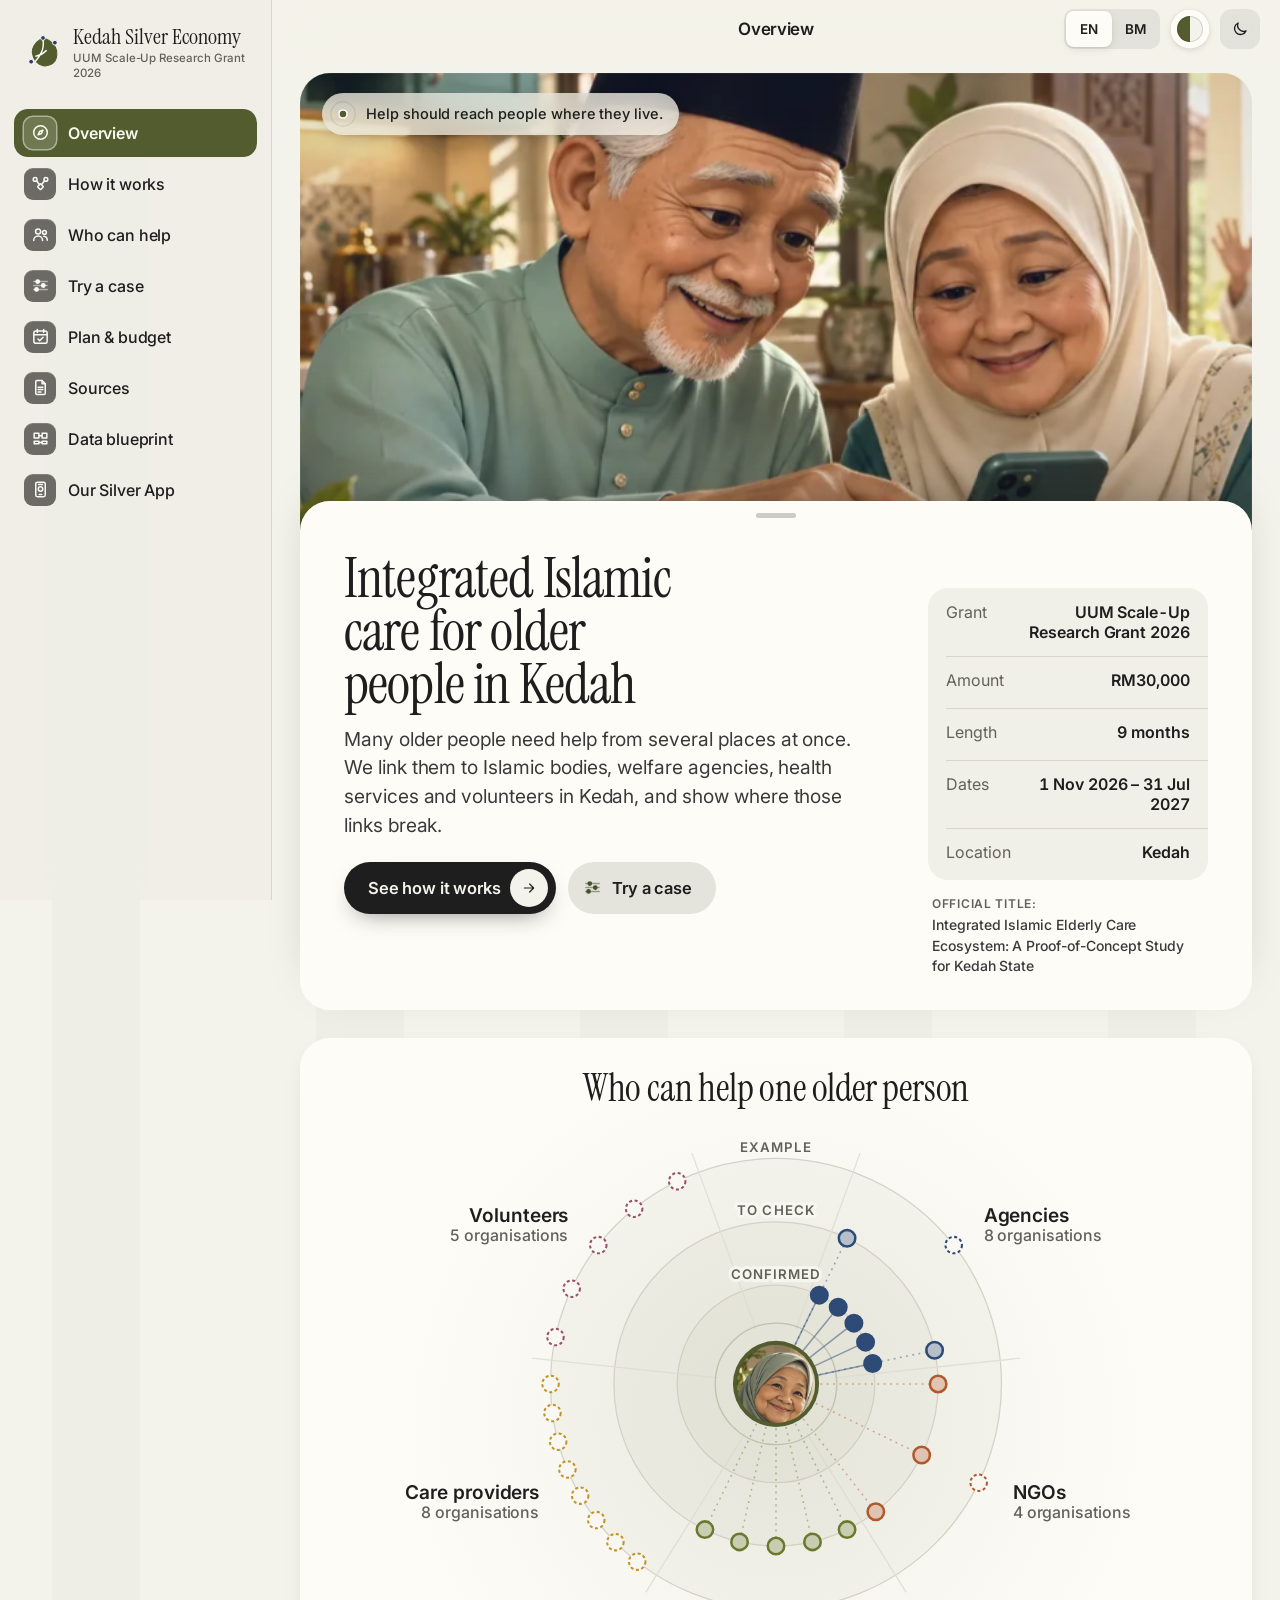
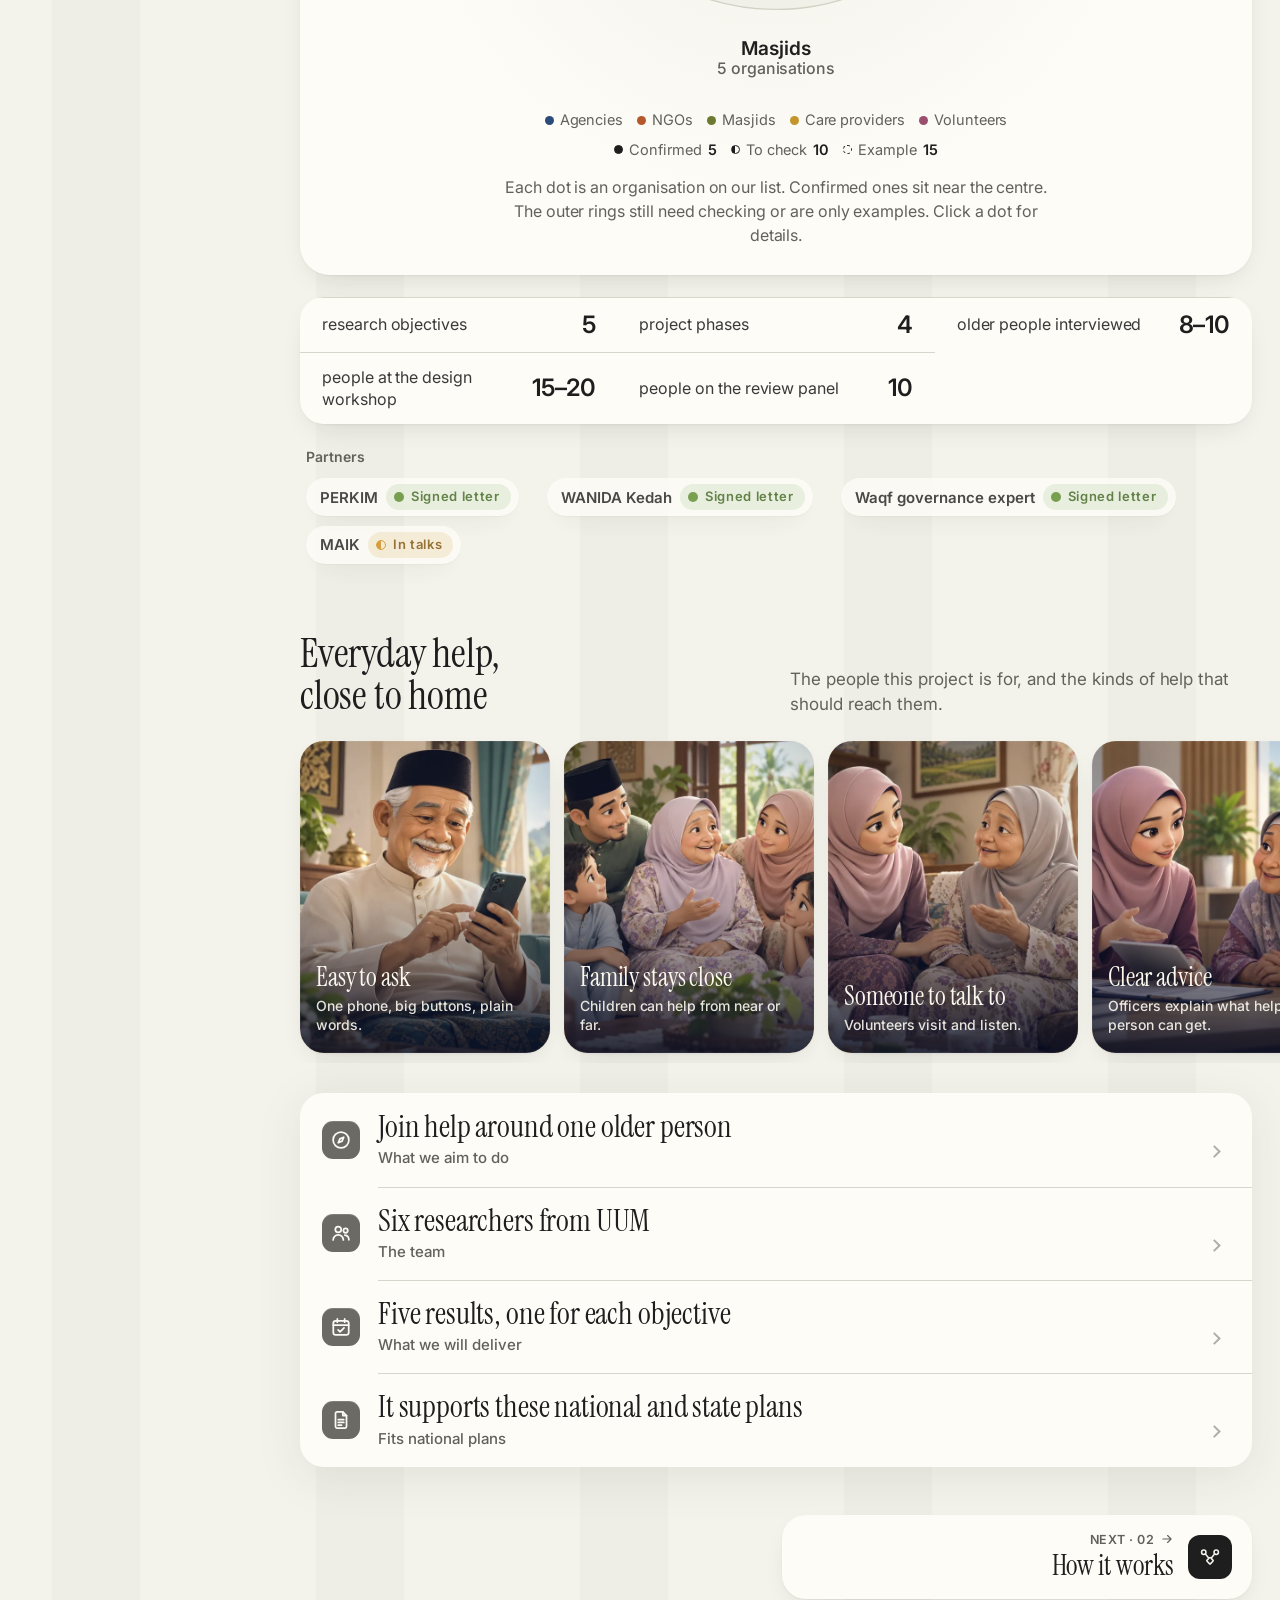
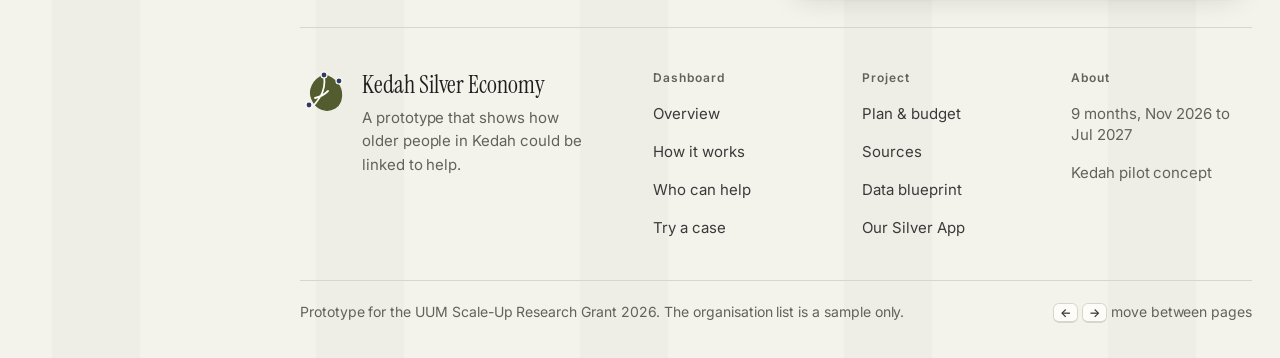
==== index.html @ 09080208 "Try a case: get ready to apply for LZNK, MAIK and JKM aid - A privacy note with one tap before Start" ====
<!doctype html>
<html lang="en">
<head>
<meta charset="utf-8">
<meta name="viewport" content="width=device-width,initial-scale=1,viewport-fit=cover">
<link rel="icon" href="assets/art/songket-crest.svg" type="image/svg+xml">
<title>Kedah Silver Economy</title>
<meta name="description" content="Integrated Islamic care for older people in Kedah. UUM Scale-Up Research Grant 2026.">
<script>try{var lk=localStorage.getItem('kse-look')||localStorage.getItem('kse-tc-theme');if(lk&&lk!=='padi')document.documentElement.setAttribute('data-look',lk)}catch(e){}try{var t=localStorage.getItem('kse-theme');if(t==='dark'||t==='light')document.documentElement.setAttribute('data-theme',t)}catch(e){}(function(){var P=['index','ecosystem','network','scenario','roadmap','evidence','data','app'],f=(location.pathname.split('/').pop()||'index.html').replace(/\.html$/,''),i=P.indexOf(f),d=document.documentElement;if(i<0)i=0;function go(){try{var p=parseInt(sessionStorage.getItem('kse-idx'),10);d.setAttribute('data-dir',!isNaN(p)&&i<p?'back':'forward');sessionStorage.setItem('kse-idx',i)}catch(e){}}if(document.prerendering)document.addEventListener('prerenderingchange',go,{once:true});else go()})()</script>
<link rel="preconnect" href="https://fonts.googleapis.com">
<link rel="preconnect" href="https://fonts.gstatic.com" crossorigin>
<link rel="stylesheet" href="https://fonts.googleapis.com/css2?family=Instrument+Serif:ital@0;1&family=Inter:opsz,wght@14..32,400..700&display=swap">
<link rel="stylesheet" href="assets/css/kse.css?v=20261004b"><link rel="stylesheet" href="assets/css/kse-ios.css?v=20261004b"><link rel="stylesheet" href="assets/css/kse-themes.css?v=20261004b">
<script src="assets/js/kse-data.js?v=20261004b"></script>
</head>
<body data-page="overview">
<script src="assets/js/kse-shell.js?v=20261004b"></script>

<main id="main">
  <section class="hero hero-ios" id="hero">
    <figure class="hero-scene" data-scene>
      <div class="scene-image"><picture><source media="(max-width:760px)" srcset="assets/img/hero-couple-m.webp" width="720" height="792"><img src="assets/img/hero-couple.webp" width="1254" height="690" fetchpriority="high" alt="An older Malay couple share tea and look at a phone together in their Kedah home" /></picture></div>
      <figcaption class="scene-caption"><span class="scene-pulse" data-lottie="nearby" aria-hidden="true"></span><span data-i18n="sceneCaption">Help should reach people where they live.</span></figcaption>
    </figure>
    <div class="hero-sheet">
      <span class="grabber" aria-hidden="true"></span>
      <div class="hero-copy">
        <h1 data-i18n="title">Integrated Islamic care for older people in Kedah</h1>
        <p class="lede" data-i18n="lede">Many older people need help from several places at once. We link them to Islamic bodies, welfare agencies, health services and volunteers in Kedah, and show where those links break.</p>
        <div class="actions">
          <a class="btn btn-gold" href="ecosystem.html"><span data-i18n="ctaWalk">See how it works</span><span class="btn-ic"><svg viewBox="0 0 24 24" aria-hidden="true"><path d="M5 12h13M13 6l6 6-6 6"/></svg></span></a>
          <a class="btn btn-ghost" href="scenario.html"><span class="btn-ai" data-icon="scenario"></span><span data-i18n="ctaScenario">Try a case</span></a>
        </div>
      </div>
      <div class="hero-side">
        <dl class="hero-meta">
          <div><dt data-i18n="metaGrant">Grant</dt><dd data-i18n="eyebrow">UUM Scale-Up Research Grant 2026</dd></div>
          <div><dt data-i18n="metaAsk">Amount</dt><dd>RM30,000</dd></div>
          <div><dt data-i18n="metaDur">Length</dt><dd data-i18n="metaDurV">9 months</dd></div>
          <div><dt data-i18n="metaPeriod">Dates</dt><dd>1 Nov 2026 – 31 Jul 2027</dd></div>
          <div><dt data-i18n="metaSite">Location</dt><dd>Kedah</dd></div>
        </dl>
        <p class="official"><span data-i18n="officialLabel">Official title:</span> <span>Integrated Islamic Elderly Care Ecosystem: A Proof-of-Concept Study for Kedah State</span></p>
      </div>
    </div>
  </section>

  <section class="wrap map-wrap" aria-labelledby="consTitle">
    <figure class="cons map-card">
      <p class="cons-title" id="consTitle" data-i18n="consTitle">Who can help one older person</p>
      <svg id="constellation" viewBox="-300 -206 600 452" role="group"></svg>
      <div class="cons-legend" id="consLegend"></div>
      <figcaption data-i18n="consCap">Each dot is an organisation on our list. Confirmed ones sit near the centre. The outer rings still need checking or are only examples. Click a dot for details.</figcaption>
    </figure>
  </section>

  <div class="wrap">
    <div class="kpis">
      <div class="kpi"><b data-count="5">5</b><span data-i18n="kpi1">research objectives</span></div>
      <div class="kpi"><b data-count="4">4</b><span data-i18n="kpi2">project phases</span></div>
      <div class="kpi"><b>8–10</b><span data-i18n="kpi3">older people interviewed</span></div>
      <div class="kpi"><b>15–20</b><span data-i18n="kpi4">people at the design workshop</span></div>
      <div class="kpi"><b data-count="10">10</b><span data-i18n="kpi5">people on the review panel</span></div>
    </div>
    <div class="partners">
      <span class="label" data-i18n="partnersLabel">Partners</span>
      <ul class="partner-list" id="partnerList"></ul>
    </div>
  </div>


  <section class="wrap people-shelf" aria-labelledby="peopleTitle">
    <div class="shelf-head">
      <h2 id="peopleTitle" data-i18n="peopleTitle">Everyday help, close to home</h2>
      <p data-i18n="peopleSub">The people this project is for, and the kinds of help that should reach them.</p>
    </div>
    <ul class="shelf">
      <li class="shelf-card"><img src="assets/img/people-easy.webp" width="560" height="700" loading="lazy" decoding="async" alt="An older man smiles as he uses his phone at home"><div class="shelf-text"><h3 data-i18n="peopleEasyT">Easy to ask</h3><p data-i18n="peopleEasyB">One phone, big buttons, plain words.</p></div></li>
      <li class="shelf-card"><img src="assets/img/people-family.webp" width="560" height="700" loading="lazy" decoding="async" alt="An older woman talks while her children and grandchildren listen"><div class="shelf-text"><h3 data-i18n="peopleFamilyT">Family stays close</h3><p data-i18n="peopleFamilyB">Children can help from near or far.</p></div></li>
      <li class="shelf-card"><img src="assets/img/people-company.webp" width="560" height="700" loading="lazy" decoding="async" alt="A young volunteer listens to an older woman over tea"><div class="shelf-text"><h3 data-i18n="peopleCompanyT">Someone to talk to</h3><p data-i18n="peopleCompanyB">Volunteers visit and listen.</p></div></li>
      <li class="shelf-card"><img src="assets/img/people-advice.webp" width="560" height="700" loading="lazy" decoding="async" alt="An officer with a tablet explains options to an older woman"><div class="shelf-text"><h3 data-i18n="peopleAdviceT">Clear advice</h3><p data-i18n="peopleAdviceB">Officers explain what help a person can get.</p></div></li>
      <li class="shelf-card"><img src="assets/img/people-phone.webp" width="560" height="700" loading="lazy" decoding="async" alt="A young man shows an older man how to use a phone"><div class="shelf-text"><h3 data-i18n="peoplePhoneT">Help with the phone</h3><p data-i18n="peoplePhoneB">Young people show older people how.</p></div></li>
    </ul>
  </section>

  <div class="wrap overview-actions">
    <section class="overview-button-grid" aria-label="Overview sections">
      <details class="home-drawer">
            <summary><span><b class="tile" data-icon="overview"></b><span data-i18n="objectivesLabel">What we aim to do</span></span><strong role="heading" aria-level="2" data-i18n="caseTitle">Join help around one older person</strong><i class="drawer-toggle" aria-hidden="true"><b></b></i></summary>
            <div class="drawer-body"><div class="shead">
                            <p data-i18n="caseSub">We link agencies so one person gets the right help.</p>
            </div>
            <div class="case">
              <article class="card gap-card">
                <p class="label" data-i18n="problemTag">The problem</p>
                <blockquote data-i18n="problemQuote">One older person may need several kinds of help. Each agency only handles its own part.</blockquote>
                <p data-i18n="problemBody">Kedah already has the agencies and programmes. What's missing is the link between them, so needs slip through when a referral, a rule or short staffing gets in the way.</p>
              </article>
              <article class="card resp-card">
                <p class="label label-paddy" data-i18n="responseTag">Our plan</p>
                <h3 data-i18n="responseTitle">Five steps to a tested model</h3>
                <p data-i18n="responseBody">We map who does what, listen to older people, design a model with the agencies, then test it with experts and a small trial.</p>
                <ol class="steps5">
                  <li><b data-i18n="step1">Map</b><span data-i18n="step1s">Who does what now</span></li>
                  <li><b data-i18n="step2">Listen</b><span data-i18n="step2s">What older people need</span></li>
                  <li><b data-i18n="step3">Design</b><span data-i18n="step3s">A shared model</span></li>
                  <li><b data-i18n="step4">Test</b><span data-i18n="step4s">Experts and a small trial</span></li>
                  <li><b data-i18n="step5">Improve</b><span data-i18n="step5s">Ready for other states</span></li>
                </ol>
              </article>
            </div>
            <div class="why3" id="why"></div></div>
            </details>
      <details class="home-drawer">
            <summary><span><b class="tile" data-icon="network"></b><span data-i18n="teamEyebrow">The team</span></span><strong role="heading" aria-level="2" data-i18n="teamTitle">Six researchers from UUM</strong><i class="drawer-toggle" aria-hidden="true"><b></b></i></summary>
            <div class="drawer-body"><div class="shead">
                            <p data-i18n="teamSub">From UUM's School of Economics, Finance and Banking (SEFB). We have studied ageing in Malaysia for over ten years.</p>
            </div>
            <ul class="people" id="team"></ul>
            <h3 class="track-head" data-i18n="trackTitle">We build on four earlier studies. Three of them covered 2,966 people in total.</h3>
            <ul class="track" id="track"></ul></div>
            </details>
      <details class="home-drawer">
            <summary><span><b class="tile" data-icon="roadmap"></b><span data-i18n="pitchEyebrow">What we will deliver</span></span><strong role="heading" aria-level="2" data-i18n="pitchTitle">Five results, one for each objective</strong><i class="drawer-toggle" aria-hidden="true"><b></b></i></summary>
            <div class="drawer-body"><div class="shead">
              <p data-i18n="pitchSub">Each result is ready at the end of its phase.</p>
            </div>
            <ol class="outputs">
              <li class="output"><div class="output-top"><span class="output-no">01</span><span class="due" data-i18n="due3">By month 3</span></div><h3 data-i18n="o1title">Map of current services</h3><p data-i18n="o1body">Who is active, what they offer, how they connect and where the gaps are.</p></li>
              <li class="output"><div class="output-top"><span class="output-no">02</span><span class="due" data-i18n="due5">By month 5</span></div><h3 data-i18n="o2title">Needs of older people</h3><p data-i18n="o2body">Main themes from interviews with 8–10 Muslim older people.</p></li>
              <li class="output"><div class="output-top"><span class="output-no">03</span><span class="due" data-i18n="due7">By month 7</span></div><h3 data-i18n="o3title">Joint care model</h3><p data-i18n="o3body">A model built with the agencies that links Islamic support, health care and the community.</p></li>
              <li class="output"><div class="output-top"><span class="output-no">04</span><span class="due" data-i18n="due8">Month 8</span></div><h3 data-i18n="o4title">Expert review report</h3><p data-i18n="o4body">Expert scores and comments on whether the model is relevant, workable and ready to use.</p></li>
              <li class="output"><div class="output-top"><span class="output-no">05</span><span class="due" data-i18n="due9">Month 9</span></div><h3 data-i18n="o5title">Final model and plan</h3><p data-i18n="o5body">An improved model and a plan for using it outside Kedah.</p></li>
            </ol>
            <div class="impact">
              <p class="label" data-i18n="impactTag">Our aim</p>
              <p class="impact-title">Kesejahteraan insan</p>
              <p data-i18n="impactBody">Joined-up care that fits older people's faith and culture, and lasts.</p>
            </div></div>
            </details>
      <details class="home-drawer">
            <summary><span><b class="tile" data-icon="evidence"></b><span data-i18n="plansEyebrow">Fits national plans</span></span><strong role="heading" aria-level="2" data-i18n="plansTitle">It supports these national and state plans</strong><i class="drawer-toggle" aria-hidden="true"><b></b></i></summary>
            <div class="drawer-body"><div class="shead">
              <p data-i18n="plansSub">As ticked in the application form.</p>
            </div>
            <ul class="plans" id="plans"></ul></div>
            </details>
    </section>
  </div>
</main>

<script src="assets/vendor/lottie_light.min.js"></script><script src="assets/js/kse-lottie.js?v=20261004b"></script><script src="assets/js/kse-viz.js?v=20261004b"></script>
<script src="assets/js/kse-pages.js?v=20261004b"></script>
</body>
</html>
---- assets/css/kse.css ----
/* ==========================================================================
   Kedah Silver Economy: design system
   Tokens (light / dark / explicit data-theme), shell, components, pages, print.
   ========================================================================== */

/* ---------- Tokens ---------- */
:root{
  color-scheme:light;
  --display:"Bricolage Grotesque","Arial Narrow",system-ui,sans-serif;
  --sans:"Onest",system-ui,-apple-system,"Segoe UI",Roboto,sans-serif;

  --bg:#edf1ee;--surface:#fbfcfb;--surface-2:#f3f6f4;--sunk:#e2e9e5;
  --ink:#0f231e;--ink-2:#3d5149;--muted:#57685f;--line:#d2dcd6;--line-2:#e2e9e5;

  --paddy:#12664f;--paddy-ink:#0d5a45;--paddy-soft:#dcebe3;--on-paddy:#ffffff;
  --gold:#d6a01e;--gold-ink:#7a5706;--gold-soft:#f5e8c4;--on-gold:#1f1703;

  --band:#0d2d26;--band-ink:#eef5f1;--band-muted:#a3bcb2;--band-line:rgba(238,245,241,.14);--band-gold:#e8bd4f;

  --good:#0ca30c;--good-ink:#0b6b1f;--good-soft:#dff1df;
  --warn:#fab219;--warn-ink:#7a5200;--warn-soft:#fcf0d0;
  --crit:#d03b3b;
  --neutral:#9aa8a1;--neutral-ink:#4a5a53;--neutral-soft:#e5ebe8;

  /* organisation types: validated categorical slots 1–5
     --t* sit on page surfaces (theme-stepped), --b* sit on the dark band */
  --t1:#2a78d6;--t2:#eb6834;--t3:#1baf7a;--t4:#eda100;--t5:#e87ba4;
  --b1:#3987e5;--b2:#d95926;--b3:#199e70;--b4:#c98500;--b5:#d55181;

  --tip-bg:#0f231e;--tip-ink:#f3f7f5;--tip-muted:#b3c6bd;
  --scrim:rgba(5,15,12,.45);
  --shadow:0 1px 2px rgba(15,35,30,.06),0 6px 14px -4px rgba(15,35,30,.1);
  --focus:#0d5a45;
  --r:18px;
}
@media (prefers-color-scheme:dark){
  :root:not([data-theme="light"]){
    color-scheme:dark;
    --bg:#0a1613;--surface:#101f1b;--surface-2:#132520;--sunk:#0d1a16;
    --ink:#e7f0eb;--ink-2:#b2c4bb;--muted:#8da196;--line:#223731;--line-2:#1a2d27;
    --paddy:#3fae8a;--paddy-ink:#72cda9;--paddy-soft:#163a2f;--on-paddy:#04201a;
    --gold:#e0b03a;--gold-ink:#f0c860;--gold-soft:#3a2f10;
    --band:#0f2c25;
    --good-ink:#5ccb5f;--good-soft:#14301a;--warn-ink:#f4c451;--warn-soft:#382c0c;
    --neutral:#5e7068;--neutral-ink:#a8b8b0;--neutral-soft:#1b2a25;
    --t1:#3987e5;--t2:#d95926;--t3:#199e70;--t4:#c98500;--t5:#d55181;
    --tip-bg:#e9f1ed;--tip-ink:#0f231e;--tip-muted:#4a5d55;
    --scrim:rgba(0,0,0,.6);
    --shadow:0 1px 2px rgba(0,0,0,.35),0 6px 14px -4px rgba(0,0,0,.4);
    --focus:#72cda9;
  }
}
:root[data-theme="dark"]{
  color-scheme:dark;
  --bg:#0a1613;--surface:#101f1b;--surface-2:#132520;--sunk:#0d1a16;
  --ink:#e7f0eb;--ink-2:#b2c4bb;--muted:#8da196;--line:#223731;--line-2:#1a2d27;
  --paddy:#3fae8a;--paddy-ink:#72cda9;--paddy-soft:#163a2f;--on-paddy:#04201a;
  --gold:#e0b03a;--gold-ink:#f0c860;--gold-soft:#3a2f10;
  --band:#0f2c25;
  --good-ink:#5ccb5f;--good-soft:#14301a;--warn-ink:#f4c451;--warn-soft:#382c0c;
  --neutral:#5e7068;--neutral-ink:#a8b8b0;--neutral-soft:#1b2a25;
  --t1:#3987e5;--t2:#d95926;--t3:#199e70;--t4:#c98500;--t5:#d55181;
  --tip-bg:#e9f1ed;--tip-ink:#0f231e;--tip-muted:#4a5d55;
  --scrim:rgba(0,0,0,.6);
  --shadow:0 1px 2px rgba(0,0,0,.35),0 6px 14px -4px rgba(0,0,0,.4);
  --focus:#72cda9;
}

/* ---------- Base ---------- */
@view-transition{navigation:auto}
/* Presentation-style tab changes: the page swishes sideways, stretches into
   a dark ribbon, then breaks into small paddy-green dust flecks. */
::view-transition-old(root){animation:swish-old .42s var(--ease) both}
::view-transition-new(root){animation:swish-new .58s var(--ease) both}
@keyframes swish-old{to{opacity:0;transform:translateX(-4vw) skewX(-4deg) scaleX(1.035);filter:blur(3px)}}
@keyframes swish-new{from{opacity:0;transform:translateX(4vw) skewX(4deg) scaleX(1.02);filter:blur(4px)}}
body.page-enter main{animation:swish-new .58s var(--ease) both}
body.page-leaving main{animation:swish-old .42s var(--ease) both;pointer-events:none}
.page-transition{position:fixed;inset:0;z-index:100;overflow:hidden;pointer-events:none;visibility:hidden}
.page-transition i{display:block;position:absolute}
.page-transition .swish{top:-12%;bottom:-12%;width:62%;background:var(--band);filter:drop-shadow(0 0 22px rgba(5,20,16,.3));transform:skewX(-7deg) translateX(-120%);opacity:.98}
.page-transition .swish-a{left:-9%;border-radius:0 48% 42% 0}
.page-transition .swish-b{right:-9%;background:var(--paddy);border-radius:48% 0 0 42%;transform:skewX(-7deg) translateX(120%)}
body.page-leaving .page-transition{visibility:visible}
body.page-leaving .page-transition .swish-a{animation:swish-ribbon-a .46s var(--ease) both}
body.page-leaving .page-transition .swish-b{animation:swish-ribbon-b .46s var(--ease) .025s both}
@keyframes swish-ribbon-a{45%{transform:skewX(-7deg) translateX(0) scaleX(1.04)}100%{transform:skewX(-18deg) translateX(118%) scaleX(.3);opacity:0}}
@keyframes swish-ribbon-b{45%{transform:skewX(-7deg) translateX(0) scaleX(1.04)}100%{transform:skewX(-18deg) translateX(-118%) scaleX(.3);opacity:0}}
.page-transition .dust{z-index:3;width:clamp(4px,.55vw,10px);height:clamp(4px,.55vw,10px);border-radius:35% 65% 55% 45%;background:var(--paddy);opacity:0;left:var(--x,50%);top:var(--y,50%);transform:translate(-50%,-50%) rotate(var(--r,0deg)) scale(.3)}
.page-transition .dust:nth-of-type(3n){background:var(--gold-soft)}
.page-transition .dust:nth-of-type(4n){background:var(--band-gold);border-radius:50%}
body.page-leaving .page-transition .dust{animation:dust-burst .48s var(--ease) var(--delay,0s) both}
@keyframes dust-burst{0%,35%{opacity:0;transform:translate(-50%,-50%) rotate(var(--r,0deg)) scale(.3)}48%{opacity:.95}100%{opacity:0;transform:translate(calc(-50% + var(--dx)),calc(-50% + var(--dy))) rotate(calc(var(--r,0deg) + 140deg)) scale(.7)}}
.dust-1{--x:18%;--y:28%;--dx:-14vw;--dy:-10vh;--r:22deg;--delay:.08s}.dust-2{--x:27%;--y:42%;--dx:-18vw;--dy:4vh;--r:80deg;--delay:.02s}.dust-3{--x:38%;--y:64%;--dx:-12vw;--dy:15vh;--r:120deg;--delay:.1s}.dust-4{--x:49%;--y:34%;--dx:6vw;--dy:-13vh;--r:35deg;--delay:.04s}.dust-5{--x:57%;--y:58%;--dx:15vw;--dy:12vh;--r:70deg;--delay:.12s}.dust-6{--x:68%;--y:22%;--dx:19vw;--dy:-8vh;--r:155deg;--delay:.06s}.dust-7{--x:77%;--y:70%;--dx:13vw;--dy:16vh;--r:210deg;--delay:.03s}.dust-8{--x:84%;--y:45%;--dx:21vw;--dy:2vh;--r:260deg;--delay:.09s}.dust-9{--x:13%;--y:76%;--dx:-10vw;--dy:18vh;--r:320deg;--delay:.13s}.dust-10{--x:32%;--y:18%;--dx:-15vw;--dy:-15vh;--r:15deg;--delay:.05s}.dust-11{--x:44%;--y:80%;--dx:3vw;--dy:18vh;--r:90deg;--delay:.11s}.dust-12{--x:62%;--y:14%;--dx:14vw;--dy:-16vh;--r:190deg;--delay:.01s}.dust-13{--x:73%;--y:82%;--dx:18vw;--dy:17vh;--r:240deg;--delay:.14s}.dust-14{--x:91%;--y:61%;--dx:17vw;--dy:8vh;--r:300deg;--delay:.07s}.dust-15{--x:8%;--y:53%;--dx:-17vw;--dy:0;--r:55deg;--delay:.15s}.dust-16{--x:23%;--y:88%;--dx:-12vw;--dy:14vh;--r:175deg;--delay:.04s}.dust-17{--x:52%;--y:9%;--dx:8vw;--dy:-18vh;--r:225deg;--delay:.08s}.dust-18{--x:88%;--y:28%;--dx:20vw;--dy:-9vh;--r:345deg;--delay:.12s}
@media (prefers-reduced-motion:reduce){
  ::view-transition-old(root),::view-transition-new(root){animation:none}
  body.page-enter main,body.page-leaving main{animation:none}
}
*,*::before,*::after{box-sizing:border-box}
[hidden]{display:none!important}
html{-webkit-text-size-adjust:100%;scroll-padding-top:76px}
html.i18n-pending main{visibility:hidden}
body{margin:0;background:var(--bg);color:var(--ink);font:400 15px/1.55 var(--sans);-webkit-font-smoothing:antialiased}
body.drawer-open{overflow:hidden}
h1,h2,h3{margin:0;font-family:var(--display);text-wrap:balance;color:var(--ink)}
p{margin:0}
ul,ol{margin:0;padding:0;list-style:none}
button,input,select{font:inherit;color:inherit}
a{color:var(--paddy-ink);text-underline-offset:3px}
:focus-visible{outline:2px solid var(--focus);outline-offset:2px}
/* Browser surfaces we did not draw, themed from the palette rather than
   left at the defaults: selection, caret, scrollbars. */
::selection{background:var(--gold-soft);color:var(--ink)}
.band ::selection{background:rgba(232,189,79,.28);color:var(--band-ink)}
input,select{caret-color:var(--paddy)}
*{scrollbar-color:var(--line) transparent}
::-webkit-scrollbar{width:11px;height:11px}
::-webkit-scrollbar-track{background:transparent}
::-webkit-scrollbar-thumb{background:var(--line);border-radius:6px;border:3px solid var(--bg)}
::-webkit-scrollbar-thumb:hover{background:var(--muted)}
.wrap{max-width:1240px;margin-inline:auto;padding-inline:24px}
.skip{position:absolute;left:16px;top:-60px;z-index:60;background:var(--ink);color:var(--bg);padding:8px 12px;border-radius:8px;text-decoration:none;font-weight:600}
.skip:focus{top:12px}

.eyebrow{font:600 11.5px/1.3 var(--sans);letter-spacing:.13em;text-transform:uppercase;color:var(--paddy-ink)}
.label{font:600 11px/1.3 var(--sans);letter-spacing:.12em;text-transform:uppercase;color:var(--gold-ink)}
.label-paddy{color:var(--paddy-ink)}
h2{font-weight:650;font-stretch:88%;font-size:clamp(25px,2.7vw,34px);line-height:1.08;letter-spacing:-.012em}
h3{font-weight:620;font-stretch:92%;font-size:19px;line-height:1.2}
/* heading level fixed for the document outline, sized as a card heading */
h2.as-h3{font-weight:620;font-stretch:92%;font-size:19px;line-height:1.2;letter-spacing:normal}
kbd{font:600 11px var(--sans);padding:1px 6px;border:1px solid var(--line);border-bottom-width:2px;border-radius:5px;background:var(--surface);color:var(--ink-2)}

/* ---------- Shell: brand bar + tab bar ----------
   #kse-chrome is display:contents so the tab bar can stick to the page.
   Before, the wrapper was exactly as tall as the header, so the sticky
   top bar had no room to stick and scrolled away. */
#kse-chrome{display:contents}
:root{--ease:cubic-bezier(.2,0,0,1);--ease-io:cubic-bezier(.45,0,.2,1)}
.topbar{position:relative;z-index:31;background:var(--bg)}
.topbar-row{display:flex;align-items:center;gap:20px;min-height:60px}
.brand{display:flex;align-items:center;gap:10px;text-decoration:none;color:var(--ink);flex:1;min-width:0}
.brand-mark{width:40px;height:40px;flex:none;overflow:visible}
.brand-mark .leaf{fill:var(--paddy);stroke:var(--gold);stroke-width:1.4;stroke-linejoin:round}
.brand-mark .vein{fill:none;stroke:var(--gold);stroke-width:1.8;stroke-linecap:round;stroke-linejoin:round}
.brand-mark .node{fill:var(--gold);stroke:var(--bg);stroke-width:1.2}
.brand b{display:block;font:750 17px/1.05 var(--display);font-stretch:88%;letter-spacing:.005em}
.brand small{display:block;font-size:11px;color:var(--muted);margin-top:2px}
.tools{display:flex;align-items:center;gap:8px;flex:none}
.lang{display:flex;gap:2px;padding:3px;border:1px solid var(--line);border-radius:999px;background:var(--surface)}
.lang-btn{appearance:none;border:0;background:none;padding:5px 11px;border-radius:999px;font:700 11.5px var(--sans);letter-spacing:.06em;color:var(--muted);cursor:pointer;transition:background-color .15s var(--ease),color .15s var(--ease)}
.lang-btn:hover{color:var(--ink)}
.lang-btn[aria-pressed="true"]{background:var(--ink);color:var(--bg)}
.iconbtn{appearance:none;width:36px;height:36px;display:grid;place-items:center;flex:none;border-radius:10px;border:1px solid var(--line);background:var(--surface);color:var(--ink-2);cursor:pointer;transition:border-color .15s var(--ease),color .15s var(--ease),transform .12s var(--ease)}
.iconbtn:hover{color:var(--ink);border-color:var(--muted)}
.iconbtn:active{transform:scale(.94)}
.iconbtn svg,.btn svg{width:18px;height:18px;fill:none;stroke:currentColor;stroke-width:1.8;stroke-linecap:round;stroke-linejoin:round}
.menubtn{display:none}

.tabbar{position:sticky;top:0;z-index:30;background:var(--bg);background:color-mix(in srgb,var(--bg) 86%,transparent);-webkit-backdrop-filter:saturate(1.4) blur(14px);backdrop-filter:saturate(1.4) blur(14px);border-block:1px solid var(--line)}
.tabs{display:flex;justify-content:space-between;gap:6px;overflow-x:auto;scrollbar-width:none;padding:7px 6px;margin-inline:-6px}
.tabs::-webkit-scrollbar{display:none}
.tab{position:relative;display:inline-flex;align-items:center;gap:9px;flex:none;height:44px;padding:0 15px 0 10px;border-radius:12px;font:650 14px var(--sans);color:var(--muted);text-decoration:none;white-space:nowrap;transition:color .2s var(--ease),background-color .2s var(--ease),transform .2s var(--ease),box-shadow .2s var(--ease)}
.tab .ai{width:28px;height:28px;flex:none;padding:5px;border-radius:9px;background:var(--surface);border:1px solid var(--line);box-shadow:0 3px 0 color-mix(in srgb,var(--line) 80%,transparent),0 6px 10px -8px rgba(15,35,30,.7);transition:transform .22s var(--ease),background-color .2s var(--ease),color .2s var(--ease),box-shadow .22s var(--ease)}
.tab:hover{color:var(--ink);background:var(--surface-2);transform:translateY(-2px)}
.tab:hover .ai,.tab:focus-visible .ai{transform:translateY(-2px) rotate(-5deg) scale(1.08);background:var(--gold-soft);color:var(--gold-ink);box-shadow:0 5px 0 color-mix(in srgb,var(--gold) 50%,var(--line)),0 10px 14px -9px rgba(15,35,30,.7)}
@media (max-width:1320px) and (min-width:761px){.tabs{gap:2px;justify-content:space-between}.tab{gap:5px;height:42px;padding:0 7px 0 6px;font-size:12px}.tab .ai{width:24px;height:24px;padding:4px}}
.tab[aria-current="page"]{color:var(--paddy-ink);background:var(--paddy-soft)}
.tab[aria-current="page"] .ai{background:var(--paddy);border-color:var(--paddy);color:var(--on-paddy);box-shadow:0 3px 0 var(--paddy-ink),0 8px 12px -9px rgba(15,35,30,.75)}
.tab:focus-visible{outline-offset:-2px}
/* the one gold marker; it glides to the new tab on page change */
.tab-mark{position:absolute;left:12px;right:12px;bottom:-7px;height:2px;border-radius:2px;background:var(--gold);view-transition-name:kse-tab}
::view-transition-group(kse-tab){animation-duration:.42s;animation-timing-function:var(--ease)}
::view-transition-old(root),::view-transition-new(root){animation-duration:.2s}

/* ---------- Page icons ----------
   Drawn at rest. Hovering anything that carries one plays that icon's own
   motion; the page head draws its icon in once, on load. */
.ai{display:block;fill:none;stroke:currentColor;stroke-width:1.7;stroke-linecap:round;stroke-linejoin:round;overflow:visible}
.ai-k1,.ai-k2,.ai-k3{fill:currentColor;transform-box:fill-box;transform-origin:center}
.ai-t{opacity:.5}
.ai-n{transform-box:view-box;transform-origin:12px 12px}
.ai-m{transform-box:view-box;transform-origin:12px 16px}
.ai-b,.ai-p{transform-box:fill-box;transform-origin:center}
:is(.tab,.pager a,.walk a,.btn,.dlink):is(:hover,:focus-visible) .ai-n{animation:ai-needle .62s var(--ease-io)}
:is(.tab,.pager a,.walk a,.btn,.dlink):is(:hover,:focus-visible) .ai-l1{animation:ai-draw .22s var(--ease) both}
:is(.tab,.pager a,.walk a,.btn,.dlink):is(:hover,:focus-visible) .ai-m{animation:ai-turn .34s var(--ease) .12s both}
:is(.tab,.pager a,.walk a,.btn,.dlink):is(:hover,:focus-visible) .ai-l2{animation:ai-draw .22s var(--ease) .28s both}
:is(.tab,.pager a,.walk a,.btn,.dlink):is(:hover,:focus-visible) .ai-b{animation:ai-pop .32s var(--ease) .38s both}
:is(.tab,.pager a,.walk a,.btn,.dlink):is(:hover,:focus-visible) .ai-p{animation:ai-join .36s var(--ease) both}
:is(.tab,.pager a,.walk a,.btn,.dlink):is(:hover,:focus-visible) .ai-k1{animation:ai-k1 .56s var(--ease-io)}
:is(.tab,.pager a,.walk a,.btn,.dlink):is(:hover,:focus-visible) .ai-k2{animation:ai-k2 .56s var(--ease-io) .04s}
:is(.tab,.pager a,.walk a,.btn,.dlink):is(:hover,:focus-visible) .ai-k3{animation:ai-k3 .56s var(--ease-io) .08s}
:is(.tab,.pager a,.walk a,.btn,.dlink):is(:hover,:focus-visible) .ai-pin{animation:ai-pin .3s var(--ease-io)}
:is(.tab,.pager a,.walk a,.btn,.dlink):is(:hover,:focus-visible) .ai-c{animation:ai-draw .34s var(--ease) .1s both}
:is(.tab,.pager a,.walk a,.btn,.dlink):is(:hover,:focus-visible) .ai-r1{animation:ai-draw .22s var(--ease) both}
:is(.tab,.pager a,.walk a,.btn,.dlink):is(:hover,:focus-visible) .ai-r2{animation:ai-draw .22s var(--ease) .08s both}
:is(.tab,.pager a,.walk a,.btn,.dlink):is(:hover,:focus-visible) .ai-r3{animation:ai-draw .22s var(--ease) .16s both}
@keyframes ai-draw{from{stroke-dasharray:1;stroke-dashoffset:1}to{stroke-dasharray:1;stroke-dashoffset:0}}
@keyframes ai-needle{30%{transform:rotate(-40deg)}70%{transform:rotate(12deg)}}
@keyframes ai-turn{from{transform:rotate(-90deg)}}
@keyframes ai-pop{from{transform:scale(.3);opacity:0}}
@keyframes ai-join{from{transform:translate(-3px,2px);opacity:0}}
@keyframes ai-k1{50%{transform:translateX(6px)}}
@keyframes ai-k2{50%{transform:translateX(-6px)}}
@keyframes ai-k3{50%{transform:translateX(8px)}}
@keyframes ai-pin{45%{transform:translateY(1.4px)}}

/* ---------- Shell: drawer ---------- */
.scrim{position:fixed;inset:0;z-index:40;background:var(--scrim)}
.drawer{position:fixed;top:0;right:0;bottom:0;z-index:41;width:min(360px,88vw);display:flex;flex-direction:column;gap:4px;overflow-y:auto;padding:calc(14px + env(safe-area-inset-top,0px)) 14px calc(20px + env(safe-area-inset-bottom,0px));background:var(--surface);border-left:1px solid var(--line);box-shadow:-20px 0 40px rgba(0,0,0,.15)}
.drawer-head{display:flex;justify-content:space-between;align-items:center;padding:4px 4px 12px;margin-bottom:6px;border-bottom:1px solid var(--line-2)}
.drawer-head .label{color:var(--muted)}
.dlink{display:grid;grid-template-columns:38px 1fr;gap:2px 12px;padding:12px;border-radius:12px;text-decoration:none;color:var(--ink);transition:background-color .15s var(--ease)}
.dlink:hover{background:var(--surface-2)}
.dlink[aria-current="page"]{background:var(--paddy-soft)}
.dlink .no{grid-row:span 2;width:38px;height:38px;display:grid;place-items:center;border-radius:11px;background:var(--surface-2);color:var(--paddy-ink)}
.dlink[aria-current="page"] .no{background:var(--surface)}
.dlink .no .ai{width:20px;height:20px}
.dlink b{font-weight:650;font-size:15px}
.dlink b em{font-style:normal;font-size:12px;color:var(--gold-ink);margin-right:8px;font-variant-numeric:tabular-nums}
.dlink small{font-size:12.5px;line-height:1.4;color:var(--muted)}
.drawer .lang{align-self:flex-start;margin:14px 12px 0}

@media (max-width:760px){
  .tabbar{display:none}
  .topbar{position:sticky;top:env(safe-area-inset-top,0px);z-index:30;background:color-mix(in srgb,var(--bg) 90%,transparent);-webkit-backdrop-filter:saturate(1.4) blur(12px);backdrop-filter:saturate(1.4) blur(12px);border-bottom:1px solid var(--line)}
  .menubtn{display:grid}
  .hero-grid{gap:20px;padding-block:32px 60px}
  .hero-meta{grid-template-columns:repeat(2,auto);gap:12px 18px}
}

@media (max-width:520px){
  .tools .lang{display:none}
  .brand small{display:none}
  .hero h1{max-width:9ch}
  .hero-meta{grid-template-columns:1fr;gap:10px 0}
  .hero-meta dd{white-space:normal}
  .official{max-width:100%}
}

/* ---------- Band (hero + page heads) ---------- */
/* The evening field: one light source, sinking across the band as the pitch
   moves from page 01 to page 06, so no two page heads look alike. */
.band{position:relative;color:var(--band-ink);background-color:var(--band);
  background-image:
    radial-gradient(520px 420px at var(--glow-x,78%) var(--glow-y,46%),rgba(232,189,79,var(--glow-a,.13)),transparent 70%),
    linear-gradient(90deg,var(--band) 22%,transparent 64%),
    url("data:image/svg+xml,%3Csvg xmlns='http://www.w3.org/2000/svg' width='64' height='64' viewBox='0 0 64 64'%3E%3Cg fill='none' stroke='%23eef5f1' stroke-opacity='0.07' stroke-width='1'%3E%3Crect x='20' y='20' width='24' height='24'/%3E%3Crect x='20' y='20' width='24' height='24' transform='rotate(45 32 32)'/%3E%3Cpath d='M0 32h7M57 32h7M32 0v7M32 57v7'/%3E%3C/g%3E%3C/svg%3E");
}
body[data-page="ecosystem"] .band{--glow-x:64%;--glow-y:32%;--glow-a:.12}
body[data-page="network"] .band{--glow-x:50%;--glow-y:24%;--glow-a:.11}
body[data-page="scenario"] .band{--glow-x:37%;--glow-y:28%;--glow-a:.12}
body[data-page="roadmap"] .band{--glow-x:25%;--glow-y:38%;--glow-a:.13}
body[data-page="evidence"] .band{--glow-x:16%;--glow-y:52%;--glow-a:.14}
.band .eyebrow,.band .step{color:var(--band-gold)}
.band h1{color:var(--band-ink)}
.lede{font-size:17px;line-height:1.55;color:var(--band-muted);max-width:56ch}

.hero-grid{display:grid;grid-template-columns:minmax(290px,.76fr) minmax(0,1.24fr);gap:34px;align-items:center;padding-block:46px 42px}
.hero-copy{position:relative;z-index:2}
.hero-copy .eyebrow{color:var(--band-gold)}
.hero-scene{--mx:0px;--my:0px;position:relative;isolation:isolate;min-height:clamp(390px,40vw,590px);margin:0 -24px 0 0;overflow:hidden;border:1px solid rgba(238,245,241,.22);border-radius:var(--r) 0 0 var(--r);background:#172f28;box-shadow:0 24px 54px -34px rgba(0,0,0,.78);transform:translate3d(0,0,0)}
.hero-scene::before{content:"";position:absolute;inset:0;z-index:2;background:linear-gradient(90deg,rgba(13,45,38,.76) 0%,rgba(13,45,38,.15) 34%,transparent 62%),linear-gradient(0deg,rgba(5,20,16,.58),transparent 42%);pointer-events:none}
.hero-scene::after{content:"";position:absolute;inset:0;z-index:3;border:1px solid rgba(232,189,79,.26);border-radius:inherit;box-shadow:inset 0 0 80px rgba(5,15,12,.36),inset 0 -26px 50px rgba(5,15,12,.28);pointer-events:none}
.scene-image{position:absolute;inset:-18px -24px -18px -18px;z-index:1;transform:translate3d(var(--mx),var(--my),0) scale(1.055);transition:transform .65s var(--ease);will-change:transform}
.scene-image img{display:block;width:100%;height:100%;object-fit:cover;object-position:64% center;filter:saturate(.94) contrast(1.03);animation:scene-breathe 12s ease-in-out infinite alternate}
.scene-glow{position:absolute;z-index:2;width:42%;height:38%;right:7%;top:3%;border-radius:50%;background:rgba(255,214,124,.2);filter:blur(46px);mix-blend-mode:screen;opacity:.5;animation:scene-light 8s ease-in-out infinite alternate;pointer-events:none}
.scene-caption{position:absolute;z-index:4;left:22px;bottom:20px;display:flex;align-items:center;gap:10px;max-width:30ch;color:var(--band-ink);font-size:13px;line-height:1.4;text-shadow:0 1px 14px rgba(0,0,0,.48)}
.scene-pulse{width:9px;height:9px;flex:none;border-radius:50%;background:var(--band-gold);box-shadow:0 0 0 3px rgba(232,189,79,.18)}
@keyframes scene-breathe{from{transform:scale(1)}to{transform:scale(1.018)}}
@keyframes scene-light{from{transform:translate3d(-8px,3px,0) scale(.92);opacity:.32}to{transform:translate3d(10px,-4px,0) scale(1.08);opacity:.62}}
.hero-map{padding-bottom:72px}
.hero-map .cons{padding-top:8px}
.hero-map .cons-title{color:var(--band-muted)}
.hero h1{font-weight:720;font-stretch:84%;font-size:clamp(36px,4.9vw,62px);line-height:.99;letter-spacing:-.018em;margin:16px 0 20px;max-width:13ch}
.hero .lede{max-width:40ch}
.hero-meta{display:grid;grid-template-columns:repeat(4,auto);justify-content:start;gap:12px 32px;margin:28px 0 0;padding-top:20px;border-top:1px solid var(--band-line)}
.hero-meta dt{font:600 11px/1.3 var(--sans);letter-spacing:.12em;text-transform:uppercase;color:var(--band-muted)}
.hero-meta dd{margin:4px 0 0;font-weight:600;font-size:15px;color:var(--band-ink);white-space:nowrap}
.actions{display:flex;flex-wrap:wrap;gap:10px;margin-top:28px}

/* Homepage sections stay quiet until the visitor asks for the detail. The
   summaries create a simple presentation index while keeping all content
   available to keyboard and screen-reader users. */
.home-drawer{border-top:1px solid var(--line);padding-top:2px}
.home-drawer summary{display:grid;grid-template-columns:minmax(150px,.34fr) minmax(0,1fr) auto;align-items:center;gap:20px;padding:12px 4px;cursor:pointer;list-style:none;color:var(--ink)}
.home-drawer summary::-webkit-details-marker{display:none}
.home-drawer summary>span{display:flex;align-items:center;gap:10px;font:600 11px var(--sans);letter-spacing:.1em;text-transform:uppercase;color:var(--muted)}
.home-drawer summary>span b{color:var(--gold-ink);font-variant-numeric:tabular-nums}
.home-drawer summary strong{font:650 25px/1.1 var(--display);letter-spacing:-.02em}
.home-drawer summary i{display:inline-flex;align-items:center;gap:9px;min-width:76px;justify-content:center;padding:7px 10px;border:1px solid var(--paddy);border-radius:999px;background:var(--paddy-soft);color:var(--paddy-ink);font:800 11px var(--sans);letter-spacing:.1em;text-transform:uppercase;font-style:normal;transition:transform .2s var(--ease),background-color .2s var(--ease),box-shadow .2s var(--ease)}
.home-drawer summary i::after{content:"+";font:800 17px/1 var(--sans);transition:transform .25s var(--ease)}
.home-drawer summary i b{font-weight:800}
/* Show / Hide words come from CSS so they follow the page language (html lang="ms" in BM) */
:root{--t-show:"Show";--t-hide:"Hide"}
:root:lang(ms){--t-show:"Buka";--t-hide:"Tutup"}
.home-drawer summary i b::before{content:var(--t-show)}
.home-drawer[open] summary i b::before{content:var(--t-hide)}
.home-drawer[open] summary i::after{content:"−";font-size:18px}
.home-drawer summary:hover strong{color:var(--paddy-ink)}
.home-drawer summary:hover i{transform:translateY(-2px) scale(1.04);background:var(--paddy);color:var(--on-paddy);box-shadow:0 8px 16px -10px var(--paddy)}
.home-drawer summary:focus-visible{outline:2px solid var(--gold);outline-offset:4px;border-radius:8px}
.drawer-body{max-height:0;overflow:hidden;padding:0;opacity:0;transform:translateY(-12px);transition:max-height .58s var(--ease),opacity .3s var(--ease),transform .58s var(--ease),padding .3s var(--ease)}
.home-drawer[open] .drawer-body{max-height:1800px;padding:4px 0 18px;opacity:1;transform:translateY(0)}
body[data-page="overview"] .section{padding-block:8px}
body[data-page="overview"] .home-drawer summary{min-height:88px;padding:20px 24px;border:1px solid var(--line);border-radius:18px;background:linear-gradient(135deg,var(--surface) 0%,var(--surface-2) 100%);box-shadow:0 8px 0 color-mix(in srgb,var(--line) 72%,transparent),0 16px 24px -20px rgba(15,35,30,.55);transform:perspective(700px) rotateX(0deg) translateY(0);transition:transform .28s var(--ease),box-shadow .28s var(--ease),border-color .2s var(--ease)}
body[data-page="overview"] .home-drawer summary:hover{border-color:var(--paddy);transform:perspective(700px) rotateX(2deg) translateY(-4px);box-shadow:0 11px 0 color-mix(in srgb,var(--paddy-soft) 80%,var(--line)),0 20px 28px -20px rgba(15,35,30,.65)}
body[data-page="overview"] .home-drawer[open] summary{border-color:var(--paddy);box-shadow:0 4px 0 color-mix(in srgb,var(--paddy-soft) 80%,var(--line)),0 10px 18px -18px rgba(15,35,30,.55)}
body[data-page="overview"] .home-drawer summary i{min-width:88px}
.overview-button-grid{display:grid;grid-template-columns:repeat(2,minmax(0,1fr));gap:16px;padding-block:14px 34px}
.overview-button-grid .home-drawer{border-top:0;padding-top:0}
.overview-button-grid .home-drawer:not([open]){height:212px}
.overview-button-grid .home-drawer[open]{grid-column:1/-1}
.overview-button-grid .home-drawer summary{display:grid;grid-template-rows:auto minmax(0,1fr) auto;align-items:start;gap:14px;min-height:212px;height:212px;padding:22px}
.overview-button-grid .home-drawer[open] summary{height:212px}
.overview-button-grid .home-drawer summary>span{font-size:11px}
.overview-button-grid .home-drawer summary strong{font-size:25px;max-width:15ch}
.overview-button-grid .home-drawer summary i{grid-row:3;justify-self:end;align-self:end;margin-top:0}
.overview-button-grid .home-drawer .drawer-body{grid-column:1/-1}
.case-modes{display:flex;gap:10px;margin:20px 0 14px}
.case-mode{min-height:46px;padding:10px 18px;border:1px solid var(--line);border-radius:999px;background:var(--surface);color:var(--ink);font:750 14px var(--sans);cursor:pointer}
.case-mode.is-on,.case-mode:hover{background:var(--paddy);border-color:var(--paddy);color:var(--on-paddy)}
.intake-wizard{padding:24px;border:1px solid var(--line);border-radius:20px;background:linear-gradient(145deg,var(--surface),var(--surface-2));box-shadow:var(--shadow);transition:opacity .35s var(--ease),transform .35s var(--ease)}
.intake-wizard[hidden],.quick-only[hidden]{display:none}
.intake-progress{display:flex;align-items:center;gap:14px;margin-bottom:22px;color:var(--muted);font:750 12px var(--sans);letter-spacing:.08em;text-transform:uppercase}
.intake-progress i{display:block;flex:1;height:8px;border-radius:99px;background:linear-gradient(90deg,var(--gold) var(--v),var(--line) var(--v));transition:background .3s var(--ease)}
.intake-step{display:none;min-height:310px}.intake-step.is-active{display:block;animation:drawer-in .45s var(--ease) both}.intake-step h2{margin:6px 0 8px;font-size:clamp(28px,4vw,44px)}.intake-step h3{margin:24px 0 10px;font-size:17px}.intake-help{max-width:680px;margin:0 0 18px;color:var(--muted);font-size:16px}
.choice-grid{display:grid;grid-template-columns:repeat(3,minmax(0,1fr));gap:12px}.choice-grid.compact{grid-template-columns:repeat(3,minmax(0,1fr))}.choice-grid button{min-height:68px;padding:14px 16px;border:2px solid var(--line);border-radius:14px;background:var(--surface);color:var(--ink);font:700 16px/1.2 var(--sans);text-align:left;cursor:pointer;transition:transform .18s var(--ease),border-color .18s var(--ease),background-color .18s var(--ease)}.choice-grid button:hover{transform:translateY(-2px);border-color:var(--paddy)}.choice-grid button.is-selected{border-color:var(--paddy);background:var(--paddy-soft);box-shadow:0 0 0 3px color-mix(in srgb,var(--paddy) 18%,transparent)}
.intake-fields{display:grid;grid-template-columns:repeat(2,minmax(0,1fr));gap:16px;max-width:760px}.intake-fields label,.intake-note{display:grid;gap:8px;color:var(--ink-2);font:700 14px var(--sans)}.intake-fields select,.intake-note textarea{width:100%;padding:15px;border:2px solid var(--line);border-radius:12px;background:var(--surface);color:var(--ink);font:600 17px var(--sans)}.intake-note{margin-top:18px;max-width:760px}.intake-note textarea{resize:vertical}.intake-actions{display:flex;justify-content:space-between;margin-top:20px}.intake-actions button{min-width:110px;min-height:48px}.case-context{margin:14px 0 0;padding:12px 16px;border-radius:12px;background:var(--paddy-soft);color:var(--paddy-ink);font-weight:650}
.route-map{margin:16px 0 20px;padding:22px 24px 18px;border:1px solid var(--line);border-radius:var(--r);background:linear-gradient(135deg,var(--surface),color-mix(in srgb,var(--paddy-soft) 30%,var(--surface)));overflow:hidden}
.route-head{display:flex;justify-content:space-between;align-items:start;gap:16px;padding-bottom:20px;border-bottom:1px solid var(--line-2)}
.route-head h2{margin:0 0 3px;font:650 25px/1.1 var(--display);color:var(--ink)}
.route-head p{margin:0;color:var(--ink-2);font-size:14px;line-height:1.5}
.route-demo{flex:none;padding:6px 10px;border:1px solid var(--line);border-radius:999px;color:var(--muted);font:650 11px var(--sans)}
.route-flow{display:grid;grid-template-columns:minmax(0,.95fr) 50px minmax(0,1fr) 50px minmax(0,1.2fr);align-items:stretch;gap:14px;padding-block:20px 14px;counter-reset:route-stage}
.route-stage{--route-accent:var(--paddy);min-width:0;position:relative;padding:18px;border:1px solid var(--line);border-top:4px solid var(--route-accent);border-radius:16px;background:linear-gradient(145deg,color-mix(in srgb,var(--surface) 88%,var(--route-accent)),var(--surface));box-shadow:0 12px 22px -20px rgba(15,35,30,.85);counter-increment:route-stage}.route-request{--route-accent:var(--gold)}.route-steps{--route-accent:#2a78d6}.route-contacts{--route-accent:#1baf7a}.route-stage-label{display:flex;align-items:center;gap:9px;margin-bottom:15px;color:var(--paddy-ink);font:750 11px/1.2 var(--sans);letter-spacing:.1em;text-transform:uppercase}.route-stage-label::before{content:counter(route-stage);display:grid;place-items:center;flex:none;width:28px;height:28px;border-radius:9px;background:var(--route-accent);color:#fff;font:800 13px var(--sans);letter-spacing:0}
.route-request strong{display:block;margin-bottom:11px;font:650 18px/1.2 var(--display);color:var(--ink)}
.route-need-list{display:flex;flex-wrap:wrap;gap:6px}.route-need-list span{display:inline-flex;align-items:center;min-height:30px;padding:5px 9px;border-radius:8px;background:var(--paddy-soft);color:var(--paddy-ink);font-size:12px;font-weight:700;line-height:1.25}
.route-steps ol,.route-contacts ul{display:grid;gap:10px;margin:0;padding:0;list-style:none}
.route-steps li{display:flex;align-items:start;gap:9px;color:var(--ink);font-size:13px;line-height:1.35}.route-steps li b{display:grid;place-items:center;flex:none;width:25px;height:25px;border-radius:50%;background:var(--gold);color:var(--on-gold);font-size:11px}.route-steps li:nth-child(2) b{background:#2a78d6;color:#fff}.route-steps li:nth-child(3) b{background:#eb6834;color:#fff}.route-steps li:nth-child(4) b{background:#1baf7a;color:#fff}
.route-contacts li{display:grid;gap:3px;padding-bottom:9px;border-bottom:1px solid var(--line-2)}.route-contacts li:last-child{border-bottom:0}.route-contact-name{font-size:13px;font-weight:700;color:var(--ink);line-height:1.3}.route-contact-meta{display:flex;flex-wrap:wrap;align-items:center;gap:6px;font-size:11px;color:var(--muted)}.route-contact-meta .pill{font-size:10px}.route-call{display:inline-flex;align-items:center;justify-content:center;justify-self:start;min-height:30px;margin-top:3px;padding:4px 10px;border-radius:999px;background:var(--paddy);color:var(--on-paddy);font:700 11px var(--sans);text-decoration:none}.route-call:hover,.route-call:focus-visible{background:var(--paddy-ink);color:var(--on-paddy)}
.route-end-mark{position:absolute;right:0;top:-2px;width:32px;height:32px}.route-end-mark:empty::before{content:'✓';display:grid;place-items:center;width:30px;height:30px;border-radius:50%;background:var(--paddy);color:var(--on-paddy);font-size:20px;font-weight:800}
.route-connector{position:relative;align-self:center;display:block;height:6px;background:var(--line);border-radius:99px}.route-connector::after{content:'';position:absolute;right:-1px;top:-5px;width:15px;height:15px;border-top:4px solid var(--paddy);border-right:4px solid var(--paddy);transform:rotate(45deg);animation:route-arrow-pulse 1.8s ease-in-out infinite}.route-connector i{display:block;width:100%;height:6px;border-radius:99px;background:linear-gradient(90deg,var(--paddy),var(--gold));transform-origin:left center;animation:route-trace 1.8s ease-in-out infinite}
.route-flow.is-animating .route-connector i{animation-name:route-trace}.route-flow.is-animating .route-connector:nth-of-type(4) i{animation-delay:.18s}.route-flow.is-animating .route-connector:nth-of-type(4)::after{animation-delay:.18s}
@keyframes route-trace{0%,100%{transform:scaleX(.35);opacity:.5}50%{transform:scaleX(1);opacity:1}}@keyframes route-arrow-pulse{0%,100%{opacity:.55}50%{opacity:1}}
.route-note{margin:0;padding-top:13px;border-top:1px solid var(--line-2);color:var(--muted);font-size:12px;line-height:1.45}
.journey-poster{margin:0 0 24px;border:1px solid var(--line);border-radius:var(--r);background:var(--surface);overflow:hidden;box-shadow:0 12px 28px -26px rgba(15,35,30,.7)}
.journey-poster-head{display:flex;align-items:end;justify-content:space-between;gap:20px;padding:20px 24px 16px;background:linear-gradient(120deg,var(--paddy-soft),var(--surface))}.journey-poster-head h2{margin:4px 0 0;font:650 26px/1.08 var(--display);color:var(--ink)}.journey-poster-head>span{max-width:34ch;color:var(--ink-2);font-size:13px;line-height:1.4;text-align:right}.journey-poster img{display:block;width:100%;height:auto;background:#fff}
.journey-en{display:none!important}:root:lang(ms) .journey-en{display:none!important}:root:lang(ms) .journey-bm{display:block!important}:root:not(:lang(ms)) .journey-en{display:block!important}:root:not(:lang(ms)) .journey-bm{display:none!important}
@media (max-width:760px){.route-flow{grid-template-columns:1fr;gap:0;padding-block:18px}.route-stage{padding:0 0 4px}.route-connector{width:2px;height:27px;align-self:start;margin:7px 0 10px 13px}.route-connector::after{top:auto;bottom:0;right:-4px;transform:rotate(135deg)}.route-connector i{width:2px;height:100%;transform-origin:center top}.route-flow.is-animating .route-connector i{animation-name:route-trace-down}@keyframes route-trace-down{from{transform:scaleY(0)}to{transform:scaleY(1)}}}
@media (max-width:620px){.journey-poster-head{display:block;padding:18px}.journey-poster-head>span{display:block;margin-top:8px;text-align:left}.journey-poster img{min-width:760px;max-width:none}.journey-poster{overflow-x:auto}}
@media (max-width:420px){.route-map{padding:18px}.route-head{display:block}.route-demo{display:inline-block;margin-top:10px}.route-head h2{font-size:23px}}
.app-intro{display:flex;align-items:end;justify-content:space-between;gap:20px;padding:20px 0 26px;border-bottom:1px solid var(--line)}.app-intro h2{margin:4px 0 8px;font:650 31px/1.05 var(--display);color:var(--ink)}.app-intro p:not(.label){margin:0;max-width:62ch;color:var(--ink-2)}.app-lab{display:grid;grid-template-columns:minmax(0,1fr) 390px;align-items:center;justify-content:center;gap:60px;padding:42px 24px 50px;background:radial-gradient(circle at 68% 48%,color-mix(in srgb,var(--gold-soft) 50%,transparent),transparent 35%)}.app-story{max-width:430px}.app-story-no{display:grid;place-items:center;width:42px;height:42px;border-radius:13px;background:var(--paddy);color:var(--on-paddy);font:800 15px var(--sans)}.app-story h2{margin:16px 0 10px;font:650 38px/1.02 var(--display);color:var(--ink)}.app-story p{margin:0 0 20px;color:var(--ink-2);font-size:16px;line-height:1.55}.app-story ul{display:grid;gap:9px;margin:0;padding:0;list-style:none}.app-story li{display:flex;align-items:center;gap:10px;color:var(--ink);font-weight:700}.app-story li::before{content:'✓';display:grid;place-items:center;width:22px;height:22px;border-radius:50%;background:var(--paddy-soft);color:var(--paddy-ink);font-size:12px}.phone-mock{width:100%;max-width:350px;margin-inline:auto;padding:13px 11px 11px;border:4px solid #142a25;border-radius:36px;background:#0d211c;box-shadow:0 20px 35px -18px rgba(10,35,28,.75),0 0 0 8px color-mix(in srgb,var(--line) 55%,transparent);transform:rotate(1deg)}.phone-hardware{height:20px;display:grid;place-items:center}.phone-speaker{width:66px;height:6px;border-radius:99px;background:#182f29}.phone-screen{position:relative;overflow:hidden;border-radius:23px;background:var(--surface);min-height:640px}.mock-watermark{position:absolute;right:-32px;bottom:66px;width:220px;height:220px;opacity:.045;pointer-events:none;z-index:0}.mock-watermark svg{width:100%;height:100%;fill:var(--paddy);stroke:var(--gold);stroke-width:1.2}.mock-watermark path:nth-child(2){fill:none;stroke-width:1.5}.mock-screens,.mock-progress,.mock-appbar,.mock-status{position:relative;z-index:1}.mock-status{display:flex;justify-content:space-between;padding:10px 17px 5px;color:var(--muted);font:700 10px var(--sans)}.mock-appbar{display:flex;align-items:center;justify-content:space-between;padding:14px 16px;background:var(--paddy);color:var(--on-paddy);font-size:12px;font-weight:800}.mock-back,.mock-menu{font-size:24px;line-height:16px}.mock-progress{height:5px;background:var(--line-2)}.mock-progress i{display:block;width:var(--v,16%);height:100%;background:var(--gold);transition:width .35s var(--ease)}.mock-screens{padding:26px 20px 16px;min-height:510px}.mock-screen{display:none;animation:app-screen-in .35s var(--ease) both}.mock-screen.is-active{display:block}@keyframes app-screen-in{from{opacity:0;transform:translateX(14px)}to{opacity:1;transform:translateX(0)}}.mock-illustration{display:grid;place-items:center;width:86px;height:86px;margin:12px auto 24px;border-radius:28px;background:var(--gold-soft);color:var(--gold-ink);font-size:42px}.mock-brand-lockup svg{width:58px;height:58px}.mock-brand-lockup svg path:first-child{fill:var(--paddy);stroke:var(--gold);stroke-width:1.4}.mock-brand-lockup svg path:nth-child(2){fill:none;stroke:var(--gold);stroke-width:1.8;stroke-linecap:round;stroke-linejoin:round}.mock-brand-lockup svg circle{fill:var(--gold);stroke:var(--gold-ink);stroke-width:1.2}.mock-home{text-align:left}.mock-home-badge{display:inline-flex;align-items:center;min-height:24px;padding:5px 9px;border:1px solid color-mix(in srgb,var(--gold) 55%,var(--line));border-radius:999px;background:color-mix(in srgb,var(--gold-soft) 58%,transparent);color:var(--gold-ink);font:800 9px var(--sans);letter-spacing:.1em}.mock-home .mock-illustration{width:78px;height:78px;margin:14px auto 18px;box-shadow:0 10px 20px -14px rgba(0,0,0,.8)}.mock-home .mock-kicker{text-align:center}.mock-home h3{max-width:250px;margin-inline:auto}.mock-home>p:not(.mock-kicker){max-width:270px;margin-inline:auto}.mock-home .mock-primary{min-height:52px;margin-top:24px;font-size:14px;box-shadow:0 8px 16px -12px var(--paddy-ink)}.mock-home-trust{display:flex;align-items:center;justify-content:center;gap:7px;margin-top:13px;color:var(--muted);font-size:11px}.mock-home-trust span:first-child{display:grid;place-items:center;width:17px;height:17px;border-radius:50%;background:var(--paddy-soft);color:var(--paddy-ink);font-weight:900}.mock-kicker{margin:0 0 10px;color:var(--paddy-ink);font:800 10px var(--sans);letter-spacing:.1em;text-transform:uppercase}.mock-screen h3{margin:0 0 9px;font:650 27px/1.05 var(--display);color:var(--ink)}.mock-screen>p:not(.mock-kicker){margin:0 0 22px;color:var(--ink-2);font-size:14px;line-height:1.45}.mock-screen label{display:grid;gap:7px;margin:14px 0;color:var(--muted);font:700 11px var(--sans)}.mock-screen select{min-height:44px;padding:8px 10px;border:1px solid var(--line);border-radius:9px;background:var(--surface);color:var(--ink);font:600 14px var(--sans)}.mock-primary,.mock-call{display:flex;align-items:center;justify-content:center;width:100%;min-height:46px;margin-top:20px;border:0;border-radius:999px;background:var(--paddy);color:var(--on-paddy);font:800 13px var(--sans);cursor:pointer}.mock-call{margin-top:15px;background:var(--gold);color:var(--on-gold)}.mock-text{display:block;margin:15px auto 0;border:0;background:transparent;color:var(--paddy-ink);font:700 12px var(--sans);cursor:pointer}.mock-choices{display:grid;gap:8px}.mock-choices button{min-height:44px;padding:10px 12px;border:1px solid var(--line);border-radius:9px;background:var(--surface);color:var(--ink-2);font:650 12px var(--sans);text-align:left;cursor:pointer}.mock-choices button.is-selected{border-color:var(--paddy);background:var(--paddy-soft);color:var(--paddy-ink)}.mock-provider,.mock-detail{display:grid;gap:5px;margin:10px 0;padding:13px;border:1px solid var(--line);border-radius:11px;background:var(--surface-2)}.mock-provider b,.mock-detail b{color:var(--ink);font-size:13px}.mock-provider small,.mock-detail span{color:var(--muted);font-size:11px}.mock-confirmed,.mock-check{font-size:10px;font-weight:800}.mock-confirmed{color:var(--good-ink)}.mock-check{color:var(--warn-ink)}.mock-timeline{display:grid;gap:0;margin:20px 0;padding:0;list-style:none}.mock-timeline li{position:relative;padding:0 0 19px 32px;color:var(--muted);font-size:13px}.mock-timeline li::before{content:'';position:absolute;left:0;top:2px;width:17px;height:17px;border-radius:50%;border:2px solid var(--line)}.mock-timeline li::after{content:'';position:absolute;left:8px;top:21px;width:2px;height:26px;background:var(--line)}.mock-timeline li:last-child::after{display:none}.mock-timeline li.done{color:var(--ink);font-weight:700}.mock-timeline li.done::before{content:'✓';display:grid;place-items:center;border-color:var(--paddy);background:var(--paddy);color:var(--on-paddy);font-size:10px}.mock-timeline small{display:block;margin-top:3px;color:var(--muted);font-weight:400}.mock-dots{display:flex;justify-content:center;gap:6px;padding:12px}.mock-dots button{width:8px;height:8px;padding:0;border:0;border-radius:50%;background:var(--line);cursor:pointer}.mock-dots button.is-on{background:var(--paddy);transform:scale(1.3)}.phone-home{width:90px;height:5px;margin:10px auto 0;border-radius:99px;background:#29463d}.app-poster{margin-top:0}.app-section{padding-top:36px}
@media (max-width:960px){.app-lab{grid-template-columns:1fr;gap:35px}.app-story{max-width:600px}.phone-mock{order:-1}.app-intro{align-items:start;flex-direction:column}}
@media (prefers-reduced-motion:reduce){.mock-screen{animation:none}.phone-mock{transform:none}}
.page-drawer{border-top:1px solid var(--line);padding-top:0}
.page-drawer-summary{display:grid;grid-template-columns:minmax(0,1fr) auto;align-items:center;gap:24px;padding:18px 4px;cursor:pointer;list-style:none}
.page-drawer-summary::-webkit-details-marker{display:none}
.page-drawer-summary h2{margin:0}
.page-drawer-summary>div{min-width:0}
.page-drawer-toggle{display:inline-flex;align-items:center;gap:8px;padding:8px 13px;border:1px solid var(--paddy);border-radius:999px;background:var(--paddy-soft);color:var(--paddy-ink);font:800 11px var(--sans);letter-spacing:.1em;text-transform:uppercase;transition:transform .25s var(--ease),background-color .25s var(--ease),box-shadow .25s var(--ease)}
.page-drawer-toggle i{font:800 18px/1 var(--sans);font-style:normal}
.page-drawer-summary:hover .page-drawer-toggle{transform:translateY(-3px) scale(1.04);background:var(--paddy);color:var(--on-paddy);box-shadow:0 8px 16px -10px var(--paddy)}
.page-drawer-summary:focus-visible{outline:2px solid var(--gold);outline-offset:4px;border-radius:8px}
.page-drawer-body{max-height:0;overflow:hidden;opacity:0;transform:translateY(-12px);transition:max-height .7s var(--ease),opacity .35s var(--ease),transform .55s var(--ease);padding:0}
.page-drawer[open] .page-drawer-body{max-height:2200px;opacity:1;transform:translateY(0);padding:4px 0 18px}
.page-drawer-note{margin:0 0 18px;color:var(--muted)}
.page-drawer-toggle b::before{content:var(--t-show)}
.page-drawer[open] .page-drawer-toggle b::before{content:var(--t-hide)}
.page-drawer[open] .page-drawer-toggle i::after{content:"−"}
.page-drawer:not([open]) .page-drawer-toggle i::after{content:"+"}
body[data-page="overview"] .tint{background:color-mix(in srgb,var(--gold-soft) 28%,var(--bg))}
body[data-page="overview"] .hero-scene::before{background:linear-gradient(90deg,rgba(13,45,38,.45) 0%,rgba(13,45,38,.08) 32%,transparent 62%),linear-gradient(0deg,rgba(5,20,16,.42),transparent 42%)}
@media (min-width:1200px){
  body[data-page="overview"] .hero-map .cons-title{font-size:14px}
  body[data-page="overview"] .hero-map{padding-bottom:86px}
  body[data-page="overview"] .hero h1{font-size:clamp(48px,5vw,72px)}
  body[data-page="overview"] .hero .lede{font-size:20px}
  body[data-page="overview"] .kpi b{font-size:42px}
  body[data-page="overview"] .kpi span,.hero-meta dt{font-size:13px}
}

.pagehead-grid{display:grid;grid-template-columns:minmax(0,1fr) auto auto;gap:24px 34px;align-items:end;padding-block:44px 48px}
.pagehead h1{font-weight:700;font-stretch:86%;font-size:clamp(30px,4vw,50px);line-height:1.02;letter-spacing:-.015em;margin:12px 0 14px;max-width:22ch}
.step{display:flex;align-items:center;gap:10px;font:600 11.5px/1.3 var(--sans);letter-spacing:.13em;text-transform:uppercase}
.step .dots{display:flex;gap:4px}
.step .dots i{width:14px;height:3px;border-radius:2px;background:var(--band-line)}
.step .dots i.on{background:var(--band-gold)}
.headstat{display:grid;gap:4px;padding-left:24px;border-left:1px solid var(--band-line);min-width:170px}
.headstat b{font:650 40px/1 var(--sans);letter-spacing:-.02em;color:var(--band-ink);white-space:nowrap}
.headstat span{font-size:13px;color:var(--band-muted);max-width:22ch}
.page-character{position:relative;align-self:end;width:235px;height:190px;margin-bottom:-10px;display:grid;place-items:end center;isolation:isolate;animation:rise .56s var(--ease) .12s both}
.page-character::before{content:"";position:absolute;inset:18px 5px 5px;border-radius:48% 48% 38% 38%;background:radial-gradient(circle at 50% 40%,rgba(232,189,79,.32),transparent 67%),rgba(238,245,241,.06);border:1px solid rgba(238,245,241,.2);transform:rotate(-4deg);z-index:-1}
.page-character img{display:block;width:220px;height:180px;object-fit:contain;filter:drop-shadow(0 12px 12px rgba(3,16,12,.38));animation:character-float 4.4s ease-in-out infinite alternate}
.page-character-mark{position:absolute;right:1px;top:8px;width:30px;height:30px;display:grid;place-items:center;border-radius:9px;background:var(--gold);color:var(--on-gold);box-shadow:0 3px 0 rgba(87,61,4,.65),0 8px 14px -8px rgba(0,0,0,.7);transform:rotate(8deg)}
.page-character-mark .ai{width:18px;height:18px}
@keyframes character-float{from{transform:translateY(2px) rotate(-1deg)}to{transform:translateY(-5px) rotate(1deg)}}
body[data-page="network"] .page-character::before{background:radial-gradient(circle at 50% 40%,rgba(57,135,229,.35),transparent 67%),rgba(238,245,241,.06)}
body[data-page="scenario"] .page-character::before{background:radial-gradient(circle at 50% 40%,rgba(213,81,129,.32),transparent 67%),rgba(238,245,241,.06)}
body[data-page="roadmap"] .page-character::before{background:radial-gradient(circle at 50% 40%,rgba(25,158,112,.34),transparent 67%),rgba(238,245,241,.06)}
body[data-page="evidence"] .page-character::before{background:radial-gradient(circle at 50% 40%,rgba(201,133,0,.34),transparent 67%),rgba(238,245,241,.06)}
body[data-page="data"] .page-character::before{background:radial-gradient(circle at 50% 40%,rgba(217,89,38,.3),transparent 67%),rgba(238,245,241,.06)}
body[data-page="ecosystem"] .page-character{width:250px;height:200px}
body[data-page="ecosystem"] .page-character img{width:250px;height:200px;object-fit:contain}
body[data-page="data"] .page-character{width:260px;height:185px}
body[data-page="data"] .page-character img{width:260px;height:185px;object-fit:contain;border-radius:0;filter:drop-shadow(0 12px 12px rgba(3,16,12,.38))}
body[data-page="evidence"] .page-character{width:250px;height:180px}
body[data-page="evidence"] .page-character img{width:250px;height:180px;object-fit:contain;border-radius:0;filter:drop-shadow(0 12px 12px rgba(3,16,12,.38))}
body[data-page="scenario"] .page-character{width:235px;height:178px}
body[data-page="scenario"] .page-character img{width:235px;height:178px;object-fit:contain;border-radius:0;filter:drop-shadow(0 12px 12px rgba(3,16,12,.38))}
body[data-page="network"] .page-character{width:235px;height:178px}
body[data-page="network"] .page-character img{width:235px;height:178px;object-fit:contain;border-radius:0;filter:drop-shadow(0 12px 12px rgba(3,16,12,.38))}
body[data-page="roadmap"] .page-character{width:260px;height:190px}
body[data-page="roadmap"] .page-character img{width:260px;height:190px;object-fit:contain;border-radius:0;filter:drop-shadow(0 12px 12px rgba(3,16,12,.38))}

/* ---------- Page entrance ----------
   The one authored moment per page: the head settles in, top to bottom, a
   10px rise at 60ms steps (the whole cascade under 200ms). Corporate
   motion: the signature curve, no overshoot. Reduced motion skips it. */
@keyframes rise{from{opacity:0;transform:translateY(10px)}}
.pagehead-grid>div>*,.pagehead .headstat,.hero-grid>div:first-child>*{animation:rise .56s var(--ease) both}
.pagehead-grid>div>:nth-child(2),.hero-grid>div:first-child>:nth-child(2){animation-delay:.06s}
.pagehead-grid>div>:nth-child(3),.hero-grid>div:first-child>:nth-child(3){animation-delay:.12s}
.pagehead .headstat,.hero-grid>div:first-child>:nth-child(n+4){animation-delay:.18s}

/* ---------- Buttons ----------
   Tactile: a lit top edge, a shadow with real offset, a lift on hover and a
   press on click. The arrow sits in its own chip and steps forward on hover. */
.btn{appearance:none;position:relative;display:inline-flex;align-items:center;gap:10px;min-height:46px;border-radius:999px;padding:0 20px;font:650 14.5px var(--sans);letter-spacing:.005em;text-decoration:none;cursor:pointer;border:1px solid transparent;transition:transform .15s var(--ease),background-color .15s var(--ease),border-color .15s var(--ease),box-shadow .2s var(--ease)}
.btn:has(.btn-ic){padding-right:7px}
.btn:has(.btn-ai){padding-left:15px}
.btn-ic{width:32px;height:32px;border-radius:50%;display:grid;place-items:center;flex:none;transition:transform .2s var(--ease)}
.btn-ic svg{width:16px;height:16px}
.btn:hover .btn-ic{transform:translateX(3px)}
.btn-ai .ai{width:19px;height:19px}
.btn-gold{background:var(--band-gold);color:var(--on-gold);box-shadow:inset 0 1px 0 rgba(255,255,255,.45),inset 0 -1px 0 rgba(0,0,0,.08),0 1px 2px rgba(0,0,0,.3),0 8px 16px -8px rgba(0,0,0,.55)}
.btn-gold .btn-ic{background:var(--on-gold);color:var(--band-gold)}
.btn-gold:hover{transform:translateY(-1px);background:#f0c860;box-shadow:inset 0 1px 0 rgba(255,255,255,.5),inset 0 -1px 0 rgba(0,0,0,.08),0 2px 4px rgba(0,0,0,.3),0 12px 22px -10px rgba(0,0,0,.6)}
.btn-gold:active{transform:translateY(1px);box-shadow:inset 0 1px 2px rgba(0,0,0,.15),0 1px 1px rgba(0,0,0,.2)}
.btn-ghost{background:rgba(238,245,241,.04);color:var(--band-ink);border-color:var(--band-line);box-shadow:inset 0 1px 0 rgba(255,255,255,.06)}
.btn-ghost .btn-ai{color:var(--band-gold)}
.btn-ghost:hover{background:rgba(238,245,241,.09);border-color:rgba(238,245,241,.4)}
.btn-ghost:active{transform:translateY(1px)}
.btn-paddy{background:var(--paddy);color:var(--on-paddy);box-shadow:inset 0 1px 0 rgba(255,255,255,.18),0 1px 2px rgba(15,35,30,.2),0 8px 16px -8px rgba(15,35,30,.35)}
.btn-paddy .btn-ic{background:rgba(255,255,255,.16)}
.btn-paddy:hover{transform:translateY(-1px);background:var(--paddy-ink)}
.btn-paddy:active{transform:translateY(1px);box-shadow:inset 0 1px 2px rgba(0,0,0,.2)}
.band .btn:focus-visible{outline-color:var(--band-gold)}

/* the page's own icon, drawn in once on load, beside the page number */
.ph-icon{width:38px;height:38px;display:grid;place-items:center;flex:none;border-radius:11px;background:rgba(232,189,79,.09);border:1px solid rgba(232,189,79,.3);color:var(--band-gold);box-shadow:inset 0 1px 0 rgba(255,255,255,.06),0 6px 18px -8px rgba(0,0,0,.5)}
.ph-icon .ai{width:21px;height:21px}
.ph-icon .ai *{animation:ai-draw .7s var(--ease) .15s both}
.ph-icon .ai :nth-child(2),.ph-icon .ai g>*{animation-delay:.25s}
.ph-icon .ai :nth-child(3){animation-delay:.35s}
.ph-icon .ai :nth-child(4){animation-delay:.45s}
.ph-icon .ai :nth-child(5){animation-delay:.55s}

/* ---------- Constellation ---------- */
.cons{margin:0;display:grid;gap:14px}
.cons-title{font:600 11px/1.3 var(--sans);letter-spacing:.12em;text-transform:uppercase;color:var(--band-muted);text-align:center}
.cons svg{display:block;width:100%;max-width:700px;height:auto;margin-inline:auto;overflow:visible}
.cons .ring{fill:rgba(238,245,241,.03);stroke:var(--band-line)}
.cons .divider{stroke:var(--band-line)}
.cons .ring-label{fill:var(--band-muted);font:650 11px var(--sans);letter-spacing:.12em;paint-order:stroke;stroke:var(--band);stroke-width:5px;stroke-linejoin:round}
.cons .link{stroke-width:1.2;opacity:.5}
.cons .link.candidate{stroke-dasharray:1.5 3.5;opacity:.45}
.cons .node{cursor:pointer;outline:none}
.cons .dot{fill:var(--c);stroke:var(--c);stroke-width:2;transform-box:fill-box;transform-origin:center;transition:transform .15s ease}
.cons .node.candidate .dot{fill:color-mix(in srgb,var(--c) 30%,var(--band))}
.cons .node.demo .dot{fill:var(--band);stroke-width:1.6;stroke-dasharray:2.4 2}
.cons .node:hover .dot,.cons .node:focus-visible .dot{transform:scale(1.5)}
.cons .hit{fill:rgba(0,0,0,0);stroke:none}
.cons .node:focus-visible .hit{stroke:var(--band-gold);stroke-width:1.5}
.cons .core{fill:var(--band-gold)}
.cons .halo{fill:none;stroke:var(--band-gold);stroke-opacity:.3}
.cons .core-text{fill:var(--on-gold);font:700 11.5px var(--sans);text-anchor:middle}
.cons .elder-link{cursor:pointer;outline:none}
.cons .elder-avatar{transform-box:fill-box;transform-origin:center bottom;animation:elder-float 4.8s ease-in-out infinite;filter:drop-shadow(0 5px 7px rgba(0,0,0,.24))}
.cons .elder-avatar image{overflow:visible}
.cons .elder-link:hover .elder-avatar,.cons .elder-link:focus-visible .elder-avatar{animation:elder-welcome 700ms cubic-bezier(.16,1,.3,1) both}
.cons .elder-link:focus-visible .core{stroke:var(--band-gold);stroke-width:2}
@keyframes elder-float{0%,100%{transform:translateY(1px) rotate(-1deg)}50%{transform:translateY(-3px) rotate(1deg)}}
@keyframes elder-welcome{0%{transform:translateY(0) scale(1) rotate(0)}60%{transform:translateY(-5px) scale(1.05) rotate(2deg)}100%{transform:translateY(-2px) scale(1.02) rotate(0)}}
.cons .sl-name{fill:var(--band-ink);font:650 15px var(--sans)}
.cons .sl-count{fill:var(--band-muted);font:550 12.5px var(--sans)}
.cons.intro .dot{animation:pop .7s cubic-bezier(.16,1,.3,1) backwards;animation-delay:var(--d,0ms)}
.cons.intro .link{animation:fadein .9s ease backwards;animation-delay:var(--d,0ms)}
@keyframes pop{from{transform:scale(.15)}}
@keyframes fadein{from{opacity:0}}
.cons-legend{display:flex;flex-direction:column;align-items:center;gap:8px;font-size:14px;color:var(--band-muted)}
.cons-legend ul{display:flex;flex-wrap:wrap;justify-content:center;gap:6px 14px}
.cons-legend li{display:flex;align-items:center;gap:6px}
.cons-legend li i{width:9px;height:9px;border-radius:50%;flex:none}
.cons-legend .ev{border:1.6px solid var(--band-ink)}
.cons-legend .ev.verified{background:var(--band-ink)}
.cons-legend .ev.candidate{background:rgba(238,245,241,.3)}
.cons-legend .ev.demo{border-style:dashed}
.cons-legend b{color:var(--band-ink);font-weight:600}
.cons-legend .sep{display:none}
.cons figcaption{font-size:15px;line-height:1.5;color:var(--band-muted);text-align:center;max-width:56ch;margin-inline:auto}

/* ---------- KPI strip ---------- */
.kpis{display:grid;grid-template-columns:repeat(5,1fr);margin-top:-44px;position:relative;z-index:2;background:var(--surface);border:1px solid var(--line);border-radius:var(--r);box-shadow:var(--shadow)}
.kpi{padding:18px 20px 20px;display:grid;gap:2px;align-content:start}
.kpi+.kpi{border-left:1px solid var(--line-2)}
.kpi b{font:650 32px/1.1 var(--sans);letter-spacing:-.02em;color:var(--ink)}
.kpi span{font-size:13px;color:var(--ink-2);line-height:1.35}

/* ---------- Partner strip ---------- */
.partners{display:flex;flex-wrap:wrap;align-items:center;gap:10px 28px;padding:26px 4px 0}
.partners .label{color:var(--muted);margin-right:4px}
.partners ul{display:flex;flex-wrap:wrap;gap:10px 28px}
.partners li{font:700 17px/1 var(--display);font-stretch:85%;letter-spacing:.04em;color:var(--ink-2);opacity:.8}

/* ---------- Sections & cards ---------- */
.section{padding-block:56px}
.section+.section{border-top:1px solid var(--line)}
.tint{background:var(--surface-2);border-block:1px solid var(--line-2)}
.pagehead+.wrap>.section:first-child{padding-top:44px}
.shead{display:flex;justify-content:space-between;align-items:flex-end;gap:16px 40px;flex-wrap:wrap;margin-bottom:26px}
.shead>div{display:grid;gap:8px}
.shead>p{max-width:54ch;color:var(--ink-2);font-size:14.5px}
.card{background:var(--surface);border:1px solid var(--line);border-radius:var(--r);padding:24px}
.card-head{display:grid;gap:6px;margin-bottom:16px}
.card-head p{font-size:12.5px;color:var(--muted)}
.footnote{font-size:12.5px;color:var(--muted);margin-top:16px;max-width:90ch}
.chips{display:flex;flex-wrap:wrap;gap:6px}
.chips li{font:600 11.5px var(--sans);padding:4px 9px;border-radius:999px;background:var(--surface);border:1px solid var(--line);color:var(--ink-2)}

/* evidence pills (also used for review status) */
.pill{display:inline-flex;align-items:center;gap:6px;padding:3px 9px 3px 7px;border-radius:999px;font:600 11.5px/1.4 var(--sans);white-space:nowrap}
.pill i{width:9px;height:9px;border-radius:50%;flex:none;box-sizing:border-box}
.pill.verified{background:var(--good-soft);color:var(--good-ink)}
.pill.verified i{background:var(--good)}
.pill.candidate{background:var(--warn-soft);color:var(--warn-ink)}
.pill.candidate i{border:1.6px solid var(--warn);background:linear-gradient(90deg,var(--warn) 50%,transparent 50%)}
.pill.demo{background:var(--neutral-soft);color:var(--neutral-ink)}
.pill.demo i{border:1.6px dashed var(--neutral-ink)}

/* ---------- Overview ---------- */
.case{display:grid;grid-template-columns:1fr 1.15fr;gap:18px}
.gap-card{display:grid;gap:16px;align-content:start}
.gap-card blockquote{margin:0;font:600 clamp(22px,2.3vw,28px)/1.18 var(--display);font-stretch:90%;letter-spacing:-.01em;color:var(--ink);text-wrap:balance}
.gap-card p:last-child{color:var(--ink-2)}
.resp-card{display:grid;gap:12px;align-content:start}
.resp-card>p{color:var(--ink-2)}
.steps5{display:grid;grid-template-columns:repeat(5,1fr);margin-top:10px;counter-reset:s}
.steps5 li{position:relative;display:grid;gap:2px;padding-top:38px;padding-right:8px;counter-increment:s}
.steps5 li::before{content:counter(s);position:absolute;top:0;left:0;z-index:1;width:28px;height:28px;border-radius:50%;display:grid;place-items:center;background:var(--paddy-soft);color:var(--paddy-ink);font:700 12.5px var(--sans)}
.steps5 li::after{content:"";position:absolute;top:13.5px;left:28px;right:0;height:1.5px;background:var(--line)}
.steps5 li:last-child::after{display:none}
.steps5 b{font-size:14px;font-weight:650}
.steps5 span{font-size:12.5px;color:var(--muted);line-height:1.35}
/* the five results sit on the real 9-month axis; leaders run from each
   column to its due month. Columns, not cards: they are one sequence. */
.ax-months{display:grid;grid-template-columns:repeat(9,1fr);font:600 11px var(--sans);letter-spacing:.04em;color:var(--muted)}
.ax-months span{padding:0 0 9px 7px;border-left:1px solid var(--line)}
.ax-months em{font-style:normal;margin-left:5px;color:var(--gold-ink)}
.ax-rule{position:relative;height:2px;border-radius:2px;background:var(--line)}
.ax-rule i{position:absolute;top:50%;width:12px;height:12px;margin:-6px 0 0 -6px;border-radius:50%;background:var(--surface-2);border:2px solid var(--paddy);transition:background-color .2s var(--ease),transform .2s var(--ease)}
.ax-lead{display:block;width:100%;height:54px;overflow:visible}
.ax-lead path{fill:none;stroke:var(--line);stroke-width:1.5;vector-effect:non-scaling-stroke;transition:stroke .2s var(--ease)}
.outputs{display:grid;grid-template-columns:repeat(5,1fr);gap:0}
.output{display:grid;grid-template-rows:auto auto 1fr;gap:10px;padding:18px 20px 6px;border-left:1px solid var(--line);border-radius:0;transition:background-color .2s var(--ease)}
.output:first-child{border-left-color:transparent}
.results:has(.output:nth-child(1):hover) .ax-lead path:nth-child(1),
.results:has(.output:nth-child(2):hover) .ax-lead path:nth-child(2),
.results:has(.output:nth-child(3):hover) .ax-lead path:nth-child(3),
.results:has(.output:nth-child(4):hover) .ax-lead path:nth-child(4),
.results:has(.output:nth-child(5):hover) .ax-lead path:nth-child(5){stroke:var(--gold);stroke-width:2}
.results:has(.output:nth-child(1):hover) .ax-rule i:nth-child(1),
.results:has(.output:nth-child(2):hover) .ax-rule i:nth-child(2),
.results:has(.output:nth-child(3):hover) .ax-rule i:nth-child(3),
.results:has(.output:nth-child(4):hover) .ax-rule i:nth-child(4),
.results:has(.output:nth-child(5):hover) .ax-rule i:nth-child(5){background:var(--gold);border-color:var(--gold);transform:scale(1.25)}
.output-top{display:flex;justify-content:space-between;align-items:baseline;gap:8px}
.output-no{font:650 26px/1 var(--display);font-stretch:85%;color:var(--paddy-ink)}
.due{font:600 11px var(--sans);color:var(--muted);padding:3px 8px;border-radius:999px;background:var(--surface-2);border:1px solid var(--line-2);white-space:nowrap}
.output h3{font-size:17.5px}
.output p{font-size:13.5px;color:var(--ink-2)}
.impact{margin-top:18px;display:grid;grid-template-columns:auto 1fr;gap:6px 28px;align-items:center;padding:22px 26px;border-radius:var(--r);background:var(--paddy-soft)}
.impact .label{grid-column:1/-1;color:var(--paddy-ink)}
.impact-title{font:680 clamp(24px,2.6vw,32px)/1.05 var(--display);font-stretch:86%;color:var(--paddy-ink)}
.impact p:last-child{color:var(--ink-2);max-width:60ch}
.walk{display:grid;grid-template-columns:repeat(5,1fr);gap:14px}
.walk a{display:grid;grid-template-rows:auto auto 1fr auto;gap:8px;padding:20px;border-radius:var(--r);border:1px solid var(--line);background:var(--surface);text-decoration:none;color:var(--ink);transition:border-color .15s var(--ease),transform .2s var(--ease),box-shadow .2s var(--ease)}
.walk a:hover{border-color:var(--paddy);transform:translateY(-2px);box-shadow:var(--shadow)}
.walk .no{display:flex;align-items:center;gap:10px;font:650 13px var(--sans);color:var(--gold-ink)}
.walk .no>svg{margin-left:auto;width:16px;height:16px;fill:none;stroke:var(--muted);stroke-width:1.8;stroke-linecap:round;stroke-linejoin:round;transition:transform .15s var(--ease)}
.walk a:hover .no>svg{transform:translateX(3px);stroke:var(--paddy-ink)}
.wk-icon{width:36px;height:36px;display:grid;place-items:center;border-radius:10px;background:var(--paddy-soft);color:var(--paddy-ink)}
.wk-icon .ai{width:20px;height:20px}
.walk b{font:650 18px/1.15 var(--display);font-stretch:90%}
.walk p{font-size:13px;color:var(--ink-2)}
.walk .stat{display:flex;align-items:baseline;gap:6px;padding-top:12px;border-top:1px solid var(--line-2);font-size:12.5px;color:var(--muted)}
.walk .stat strong{font:650 20px var(--sans);color:var(--ink)}

.official{display:grid;gap:4px;margin-top:14px;padding-top:14px;border-top:1px solid var(--band-line);font-size:12.5px;line-height:1.45;color:var(--band-muted);max-width:60ch}
.official span:first-child{display:block;font:600 11px/1.3 var(--sans);letter-spacing:.12em;text-transform:uppercase;color:var(--band-ink)}
.official span:last-child{display:block;color:var(--band-ink);font-weight:500}
.why3{display:grid;grid-template-columns:repeat(3,1fr);margin-top:30px;border-top:1px solid var(--line)}
.why3 .fig{display:grid;gap:7px;align-content:start;padding:20px 28px 0;border-left:1px solid var(--line)}
.why3 .fig:first-child{padding-left:0;border-left:0}
.why3 b{font:650 44px/1 var(--sans);letter-spacing:-.025em;color:var(--paddy-ink);font-variant-numeric:tabular-nums}
.why3 p{font-size:14px;color:var(--ink-2)}
.why3 small{font-size:11.5px;color:var(--muted)}
.partner-list{display:flex;flex-wrap:wrap;gap:10px 24px}
.partner-list li{display:flex;align-items:center;gap:8px}
.partner-list b{font:700 16px/1 var(--display);font-stretch:88%;letter-spacing:.02em;color:var(--ink-2)}
.people{display:grid;grid-template-columns:repeat(3,1fr);gap:14px}
.person{display:flex;align-items:center;gap:14px;padding:16px 18px;border-radius:var(--r);background:var(--surface);border:1px solid var(--line)}
.avatar{width:52px;height:52px;flex:none;border-radius:50%;display:block;background-color:var(--paddy-soft);background-image:none;background-size:300% 200%;background-repeat:no-repeat;border:2px solid var(--surface);box-shadow:0 2px 8px rgba(15,35,30,.12);transition:transform .2s var(--ease),box-shadow .2s var(--ease)}
.avatar-0{background-position:0 0}.avatar-1{background-position:50% 0}.avatar-2{background-position:100% 0}.avatar-3{background-position:0 100%}.avatar-4{background-position:50% 100%}.avatar-5{background-position:100% 100%}
.avatar-1{background-image:none;background-size:cover;background-position:center}
.avatar-2{background-image:none;background-size:cover;background-position:center}
.person:hover .avatar{transform:translateY(-2px) scale(1.05);box-shadow:0 8px 14px -8px rgba(15,35,30,.5)}
.person.lead .avatar{background-color:var(--gold);background-image:none;color:var(--on-gold)}
.avatar-0{background-image:none;background-size:cover;background-position:center}
.person.lead .avatar.avatar-0{background-image:none;background-size:cover;background-position:center}
.avatar-3{background-image:none;background-size:cover;background-position:center}
.avatar-4{background-image:none;background-size:cover;background-position:center}
.avatar-5{background-image:none;background-size:cover;background-position:center}
.person .avatar.avatar-5{background-image:none !important;background-size:cover !important;background-position:center !important}
.person b{display:block;font-size:14.5px;font-weight:650;line-height:1.3}
.person div>span{display:block;font-size:12.5px;color:var(--muted);margin-top:2px}
.person.lead div>span,.person.sub div>span{color:var(--gold-ink);font-weight:600}
.track-head{margin:34px 0 14px;font:650 19px var(--display);font-stretch:92%}
.track{display:grid;grid-template-columns:repeat(4,1fr);gap:14px}
.track li{display:grid;gap:4px;align-content:start;padding:16px 18px;border:1px solid var(--line);border-top:2px solid var(--paddy);background:var(--surface);border-radius:2px 2px 12px 12px}
.track b{font:650 24px/1.1 var(--sans);letter-spacing:-.01em}
.track span{font-size:13px;color:var(--ink-2);line-height:1.45}
.plans{display:grid;grid-template-columns:1fr 1fr;column-gap:48px}
.plans li{display:grid;grid-template-columns:22px 1fr;column-gap:12px;row-gap:3px;align-content:start;padding:15px 0;border-top:1px solid var(--line)}
.plans .tick{grid-row:span 2;width:20px;height:20px;margin-top:1px;fill:none;stroke:var(--paddy);stroke-width:2.2;stroke-linecap:round;stroke-linejoin:round}
.plans b{font-size:15px;font-weight:650;line-height:1.3}
.plans span{font-size:13px;color:var(--ink-2);line-height:1.45}
.fit{display:grid}
.layer{display:grid;gap:12px;padding:18px 20px;border-radius:var(--r);background:var(--surface);border:1px solid var(--line)}
.layer.ours{background:var(--gold-soft);border:1.5px solid var(--gold)}
.layer-head{display:flex;flex-wrap:wrap;justify-content:space-between;align-items:baseline;gap:6px 16px}
.layer-head h3{font-size:17px}
.layer-note{font:600 12px var(--sans);color:var(--muted)}
.layer.ours .layer-note{color:var(--gold-ink)}
.layer-cols{display:grid;grid-template-columns:repeat(auto-fit,minmax(210px,1fr));gap:12px 20px}
.layer-cols h4{margin:0 0 6px;font:600 11px/1.3 var(--sans);letter-spacing:.1em;text-transform:uppercase;color:var(--paddy-ink)}
.layer-cols li{position:relative;padding:3px 0 3px 14px;font-size:13.5px;line-height:1.45;color:var(--ink-2)}
.layer-cols li::before{content:"";position:absolute;left:0;top:10px;width:5px;height:5px;border-radius:1px;background:var(--paddy);transform:rotate(45deg)}
.layer-foot{padding-top:10px;border-top:1px solid var(--line-2);font-size:13px;color:var(--ink-2)}
.fit-arrow{display:grid;place-items:center;padding:6px 0;color:var(--gold-ink)}
.fit-arrow svg{width:16px;height:22px;fill:none;stroke:currentColor;stroke-width:1.8;stroke-linecap:round;stroke-linejoin:round}

/* ---------- Ecosystem ---------- */
.flow{display:grid;grid-template-columns:1fr 56px minmax(250px,.95fr) 56px 1fr;grid-template-areas:"demand a1 engine a2 supply" ". . a3 . ." ". result result result .";align-items:stretch}
.lane{grid-area:demand;display:grid;gap:10px;align-content:start;background:var(--surface);border:1px solid var(--line);border-radius:var(--r);padding:18px}
.lane-supply{grid-area:supply}
.lane-h{font:600 11px/1.3 var(--sans);letter-spacing:.12em;text-transform:uppercase;color:var(--muted);margin-bottom:2px}
.enode{display:grid;gap:3px;padding:12px 14px;border-radius:10px;background:var(--surface-2);border:1px solid var(--line-2)}
.enode strong{font-size:14.5px;font-weight:650}
.enode small{font-size:12.5px;color:var(--muted);line-height:1.4}
.enode strong::before{content:"";display:inline-block;width:8px;height:8px;margin-right:8px;vertical-align:1px;border-radius:50%;border:1.6px solid var(--paddy-ink)}
.lane-supply .enode strong::before{border-radius:2px;background:var(--paddy-ink)}
.arrow{display:grid;place-items:center;color:var(--gold-ink)}
.arrow svg{width:40px;height:16px;fill:none;stroke:currentColor;stroke-width:1.8;stroke-linecap:round;stroke-linejoin:round}
.a1{grid-area:a1}.a2{grid-area:a2}.a3{grid-area:a3;padding-block:8px}.a0{display:none}
.a3 svg{transform:rotate(90deg)}
.engine{position:relative;z-index:2;grid-area:engine;display:grid;gap:10px;justify-items:center;align-content:center;text-align:center;padding:24px 20px;border-radius:var(--r);background:var(--gold-soft);border:1px solid color-mix(in srgb,var(--gold) 45%,transparent);cursor:help;transition:transform .35s var(--ease),box-shadow .35s var(--ease),background-color .35s var(--ease)}
.engine:hover,.engine:focus,.engine.is-open{transform:translateY(-5px);background:color-mix(in srgb,var(--gold-soft) 90%,white);box-shadow:0 18px 30px -22px rgba(31,23,3,.75)}
.engine:focus-visible{outline:2px solid var(--gold-ink);outline-offset:4px}
.engine .chips{justify-content:center}
.engine-mark{position:relative;width:96px;height:96px;display:grid;place-items:center}
.engine-mark svg{position:absolute;inset:0;width:100%;height:100%}
.engine-mark .sq{fill:none;stroke:var(--gold-ink);stroke-width:1.5}
.engine-mark .ctr{fill:var(--gold)}
.engine-mark span{position:relative;font:750 12px var(--sans);letter-spacing:.1em;color:var(--on-gold)}
.engine p{font-size:13.5px;color:var(--ink-2);max-width:30ch}
.engine-popover{position:absolute;left:50%;bottom:calc(100% + 14px);z-index:5;width:min(270px,calc(100vw - 34px));display:grid;gap:5px;padding:13px 15px;text-align:left;border:1px solid color-mix(in srgb,var(--gold) 60%,var(--line));border-radius:12px;background:var(--tip-bg);color:var(--tip-ink);box-shadow:0 18px 34px rgba(0,0,0,.22);opacity:0;transform:translate(-50%,8px) scale(.96);pointer-events:none;transition:opacity .22s var(--ease),transform .35s var(--ease)}
.engine-popover::after{content:"";position:absolute;left:50%;bottom:-7px;width:13px;height:13px;background:var(--tip-bg);border-right:1px solid color-mix(in srgb,var(--gold) 60%,var(--line));border-bottom:1px solid color-mix(in srgb,var(--gold) 60%,var(--line));transform:translateX(-50%) rotate(45deg)}
.engine-popover b{font:650 13px/1.2 var(--display);color:var(--tip-ink)}
.engine-popover span{font-size:12px;line-height:1.45;color:var(--tip-muted)}
.engine:hover .engine-popover,.engine:focus .engine-popover,.engine.is-open .engine-popover{opacity:1;transform:translate(-50%,0) scale(1);pointer-events:auto}
.flow .enode{animation:flow-node-in .62s var(--ease) both;transition:transform .2s var(--ease),border-color .2s var(--ease),box-shadow .2s var(--ease)}
.flow .enode:nth-of-type(2){animation-delay:.08s}.flow .enode:nth-of-type(3){animation-delay:.16s}.flow .enode:nth-of-type(4){animation-delay:.24s}
.flow .enode:hover,.flow .enode:focus-within{transform:translateX(4px);border-color:var(--gold);box-shadow:0 10px 18px -16px rgba(31,23,3,.8)}
.flow .arrow svg{stroke-dasharray:4 5;animation:flow-arrow 2.8s linear infinite}
@keyframes flow-node-in{from{opacity:0;transform:translateY(8px)}}
@keyframes flow-arrow{to{stroke-dashoffset:-18}}
.result{grid-area:result;display:flex;flex-wrap:wrap;gap:6px 16px;align-items:baseline;justify-content:center;text-align:center;padding:16px 20px;border-radius:var(--r);background:var(--surface);border:1.5px solid var(--gold)}
.result strong{font:650 17px var(--display);font-stretch:92%}
.result small{font-size:13.5px;color:var(--ink-2)}
.schema{display:grid;grid-template-columns:repeat(3,1fr);gap:16px}
.schema .card{display:grid;gap:14px;align-content:start;padding:20px}
.schema-head{display:flex;justify-content:space-between;align-items:baseline;gap:10px}
.schema-head span{font-size:12px;color:var(--muted)}
.fields{display:grid;border-top:1px solid var(--line-2)}
.fields li{display:flex;align-items:center;gap:10px;padding:8px 0;border-bottom:1px solid var(--line-2);font-size:13.5px;color:var(--ink-2)}
.fields li::before{content:"";width:5px;height:5px;border-radius:1px;background:var(--paddy);transform:rotate(45deg);flex:none}
.fields li.key{color:var(--ink);font-weight:600}
.fields li.key::after{content:attr(data-flag);margin-left:auto;font:600 10.5px var(--sans);letter-spacing:.06em;color:var(--gold-ink)}

/* ---------- Forms ---------- */
.filters{display:flex;flex-wrap:wrap;align-items:flex-end;gap:12px 14px;margin-bottom:16px}
.field{display:grid;gap:6px;min-width:0}
.field>label,.field>.field-label{font:600 11px/1.2 var(--sans);letter-spacing:.1em;text-transform:uppercase;color:var(--muted)}
.select{position:relative}
.select select,.input-rm input{appearance:none;width:100%;min-width:170px;padding:10px 36px 10px 12px;border:1px solid var(--line);border-radius:10px;background:var(--surface);font-size:14px;color:var(--ink);cursor:pointer}
.select::after{content:"";position:absolute;right:14px;top:50%;width:7px;height:7px;border-right:1.6px solid var(--muted);border-bottom:1.6px solid var(--muted);transform:translateY(-70%) rotate(45deg);pointer-events:none}
.select select:hover,.input-rm input:hover{border-color:var(--muted)}
.select select:focus-visible,.input-rm input:focus-visible,.input-search input:focus-visible{outline:2px solid var(--focus);outline-offset:1px;border-color:var(--focus)}
.input-rm{position:relative}
.input-rm span{position:absolute;left:12px;top:50%;transform:translateY(-50%);font-size:13px;font-weight:600;color:var(--muted);pointer-events:none}
.input-rm input{padding-left:40px;padding-right:12px;cursor:text;font-variant-numeric:tabular-nums}
.count{margin-left:auto;font-size:13px;color:var(--muted);padding-bottom:10px;font-variant-numeric:tabular-nums}

/* ---------- Supply network ---------- */
.net{display:grid;grid-template-columns:minmax(0,1.5fr) minmax(0,1fr);gap:18px;align-items:start}
.net-side{display:grid;gap:18px}
.table-card{padding:0;overflow:hidden}
.table-scroll{overflow-x:auto}
.data-table{width:100%;min-width:640px;border-collapse:collapse;font-size:13px}
.data-table th{text-align:left;font:600 11px var(--sans);letter-spacing:.1em;text-transform:uppercase;color:var(--muted);padding:12px 14px;border-bottom:1px solid var(--line);background:var(--surface-2);position:sticky;top:0;z-index:1}
.data-table th>span{display:block;padding:1px 0}
/* sortable headers: the caret only appears once a column is doing the sorting */
.sort{appearance:none;display:inline-flex;align-items:center;gap:6px;padding:1px 0;border:0;background:none;font:inherit;color:inherit;letter-spacing:inherit;text-transform:inherit;cursor:pointer;transition:color .15s}
.sort::after{content:"";width:6px;height:6px;flex:none;border-right:1.5px solid currentColor;border-bottom:1.5px solid currentColor;transform:translateY(-2px) rotate(45deg);opacity:0;transition:opacity .15s,transform .15s}
.sort:hover{color:var(--ink)}
.sort:hover::after{opacity:.35}
.sort.is-on{color:var(--ink)}
.sort.is-on::after{opacity:1}
.sort.is-desc::after{transform:translateY(1px) rotate(-135deg)}

/* the status counts are also the filter */
.statusbar{display:flex;flex-wrap:wrap;gap:8px;margin-bottom:16px}
.statusbar button{appearance:none;display:inline-flex;align-items:center;padding:4px;border:1px solid var(--line);background:var(--surface);border-radius:999px;cursor:pointer;transition:border-color .15s,background-color .15s,transform .1s}
.statusbar button:hover{border-color:var(--muted)}
.statusbar button:active{transform:scale(.97)}
.statusbar button[aria-pressed="true"]{border-color:var(--ink);background:var(--ink)}
.statusbar button[aria-pressed="true"] .pill{background:transparent;color:var(--bg)}
.statusbar button.all{padding:7px 14px;font:600 12px var(--sans);color:var(--ink-2)}
.statusbar button.all[aria-pressed="true"]{color:var(--bg)}
.statusbar button.reset{padding:7px 14px;font:700 12px var(--sans);color:var(--paddy-ink);border-color:var(--paddy)}
.statusbar button.reset:hover{background:var(--paddy);color:var(--on-paddy);border-color:var(--paddy)}

.field-search{min-width:220px;flex:1 1 220px}
.input-search{position:relative;display:flex;align-items:center}
.input-search svg{position:absolute;left:12px;width:15px;height:15px;fill:none;stroke:var(--muted);stroke-width:1.9;stroke-linecap:round;pointer-events:none}
.search-suggestions{display:flex;flex-wrap:wrap;align-items:center;gap:5px;margin-top:6px;color:var(--muted);font-size:11px}.search-suggestions button{border:0;padding:2px 6px;border-radius:999px;background:var(--surface-2);color:var(--paddy-ink);font:650 11px var(--sans);cursor:pointer}.search-suggestions button:hover{background:var(--paddy);color:var(--on-paddy)}
.input-search input{appearance:none;width:100%;padding:10px 12px 10px 36px;border:1px solid var(--line);border-radius:10px;background:var(--surface);font-size:14px;color:var(--ink)}
.input-search input::placeholder{color:var(--muted)}
.input-search input:hover{border-color:var(--muted)}
.input-search input::-webkit-search-cancel-button{appearance:none;width:13px;height:13px;cursor:pointer;background:var(--muted);mask:url("data:image/svg+xml,%3Csvg xmlns='http://www.w3.org/2000/svg' viewBox='0 0 24 24'%3E%3Cpath d='M6 6l12 12M18 6L6 18' stroke='%23000' stroke-width='2.4' stroke-linecap='round' fill='none'/%3E%3C/svg%3E") center/contain no-repeat}
.data-table td{padding:11px 14px;border-bottom:1px solid var(--line-2);vertical-align:top}
.data-table tr:last-child td{border-bottom:0}
.data-table tbody tr:hover td{background:var(--surface-2)}
.data-table .org{font-weight:600;color:var(--ink)}
.data-table .cap{color:var(--muted)}
.data-table .empty{text-align:center;color:var(--muted);padding:32px 14px}
.type{display:inline-flex;align-items:center;gap:7px;white-space:nowrap;color:var(--ink-2)}
.type i{width:8px;height:8px;border-radius:50%;flex:none}
tr.flash td{animation:flash 2.4s ease}
@keyframes flash{0%,40%{background:var(--gold-soft)}}
.table-foot{display:grid;gap:10px;padding:16px 18px;border-top:1px solid var(--line);background:var(--surface-2);font-size:12.5px;color:var(--ink-2)}
.keys{display:flex;flex-wrap:wrap;gap:8px 18px}
.keys li{display:flex;align-items:center;gap:8px}
.tip-line b{color:var(--ink)}
.dlegend{display:flex;flex-wrap:wrap;gap:8px;margin-bottom:14px}
.dchart{display:grid;gap:10px}
.drow{display:grid;grid-template-columns:104px 1fr;align-items:center;gap:12px;transition:opacity .2s}
.drow.dim{opacity:.35}
.dname{font-size:13px;color:var(--ink-2);text-align:right;white-space:nowrap}
.dtrack{position:relative;height:18px;margin-right:30px}
.dgl{position:absolute;top:-5px;bottom:-5px;width:1px;background:var(--line-2)}
.dbar{position:relative;display:flex;gap:2px;height:100%;min-width:0}
.seg{height:100%;min-width:3px}
.seg:first-child{border-radius:4px 0 0 4px}
.seg:last-child{border-radius:0 4px 4px 0}
.seg:only-child{border-radius:4px}
.seg.verified{background:var(--good)}
.seg.candidate{background:var(--warn)}
.seg.demo{background:var(--neutral)}
.dval{position:absolute;top:50%;transform:translateY(-50%);padding-left:7px;font:600 12.5px var(--sans);font-variant-numeric:tabular-nums;color:var(--ink)}
.daxis{display:grid;grid-template-columns:104px 1fr;gap:12px;margin-top:4px}
.dticks{position:relative;height:16px;margin-right:30px}
.dticks span{position:absolute;transform:translateX(-50%);font-size:11px;color:var(--muted);font-variant-numeric:tabular-nums}
.chain .enode.coord{background:var(--gold-soft);border-color:color-mix(in srgb,var(--gold) 45%,transparent)}
.chain-link{display:flex;align-items:center;gap:10px;padding:6px 0 6px 20px;font-size:11.5px;color:var(--muted)}
.chain-link i{display:grid;place-items:center;width:22px;height:22px;border-radius:50%;border:1.5px dashed var(--gold-ink);color:var(--gold-ink);font:700 12px var(--sans);font-style:normal}

/* ---------- Scenario lab ---------- */
.presets{display:flex;flex-wrap:wrap;align-items:center;gap:8px;margin-top:10px;margin-bottom:18px}
.presets .lbl{font:600 11px var(--sans);letter-spacing:.1em;text-transform:uppercase;color:var(--muted);margin-right:4px}
.preset{appearance:none;border:1px solid var(--line);background:var(--surface);border-radius:999px;padding:6px 12px;font:600 12.5px var(--sans);color:var(--ink-2);cursor:pointer}
.preset{transition:border-color .15s,color .15s,background-color .15s,transform .1s}
.preset:hover{border-color:var(--paddy);color:var(--ink)}
.preset:active{transform:scale(.97)}
.preset[aria-pressed="true"]{background:var(--paddy);border-color:var(--paddy);color:var(--on-paddy)}
.controls{display:grid;grid-template-columns:repeat(4,minmax(0,1fr));gap:14px;margin-bottom:18px}
.controls .select select,.controls .input-rm input{min-width:0}
.data-hero{display:flex;align-items:center;justify-content:space-between;gap:24px;padding:24px;border:1px solid var(--line);border-radius:var(--r);background:var(--surface);margin-bottom:16px}
.data-hero h2{max-width:680px;margin:4px 0 7px;font:650 27px/1.08 var(--display);letter-spacing:-.02em;color:var(--ink)}
.data-hero p:not(.label){max-width:700px;margin:0;color:var(--ink-2);line-height:1.55}
.button{display:inline-flex;align-items:center;gap:10px;flex:none;padding:11px 16px;border-radius:999px;text-decoration:none;font:650 13px var(--sans);transition:transform .15s,background-color .15s}
.button:hover{transform:translateY(-1px)}
.button-gold{background:var(--gold);color:var(--on-gold)}
.button-gold:hover{background:var(--gold-ink);color:#fff}
.data-grid{display:grid;grid-template-columns:repeat(3,minmax(0,1fr));gap:16px;margin-bottom:16px}
.data-card{display:grid;gap:8px;align-content:start;min-height:190px;padding:20px}
.data-card .data-no{font:700 11px var(--sans);letter-spacing:.12em;color:var(--gold-ink)}
.data-card h3{margin:0;font:650 21px/1.1 var(--display);color:var(--ink)}
.data-card p{margin:0;color:var(--ink-2);font-size:13.5px;line-height:1.45}
.data-card code{display:block;padding:8px 9px;border-radius:7px;background:var(--surface-2);color:var(--paddy-ink);font:500 11px/1.45 var(--sans);overflow-wrap:anywhere}
.data-card small{color:var(--muted);font-size:11.5px}
.data-table-wrap{padding:22px 24px}
.data-table-head{display:flex;align-items:start;justify-content:space-between;gap:16px;margin-bottom:12px}
.data-table-head h2{margin:4px 0 0;font:650 25px/1.1 var(--display);color:var(--ink)}
.data-table{width:100%;border-collapse:collapse;min-width:680px;font-size:13px}
.data-table th{text-align:left;padding:10px 12px;border-bottom:1.5px solid var(--line);font:650 11px var(--sans);letter-spacing:.08em;text-transform:uppercase;color:var(--muted)}
.data-table td{padding:12px;border-bottom:1px solid var(--line-2);color:var(--ink-2);vertical-align:top}
.data-table td:first-child{font-weight:650;color:var(--ink)}
.multi-select{position:relative;width:100%;min-width:0}
.multi-select summary{display:flex;align-items:center;justify-content:space-between;gap:10px;min-height:42px;padding:10px 36px 10px 12px;border:1px solid var(--line);border-radius:10px;background:var(--surface);font-size:14px;color:var(--ink);cursor:pointer;list-style:none;position:relative}
.multi-select summary::-webkit-details-marker{display:none}
.multi-select summary:hover{border-color:var(--paddy)}
.multi-select[open] summary{border-color:var(--paddy);border-radius:10px 10px 0 0}
.multi-select summary:focus-visible{outline:2px solid var(--gold);outline-offset:2px}
.multi-chevron{position:absolute;right:13px;top:50%;width:8px;height:8px;border-right:1.5px solid currentColor;border-bottom:1.5px solid currentColor;transform:translateY(-65%) rotate(45deg);transition:transform .15s}
.multi-select[open] .multi-chevron{transform:translateY(-25%) rotate(225deg)}
.multi-options{position:absolute;z-index:10;left:0;right:0;top:calc(100% - 1px);display:grid;gap:2px;padding:6px;background:var(--surface);border:1px solid var(--paddy);border-top:0;border-radius:0 0 10px 10px;box-shadow:0 12px 28px rgba(8,43,35,.12)}
.multi-options label{display:flex;align-items:center;gap:9px;padding:9px 8px;border-radius:7px;color:var(--ink-2);font-size:13px;cursor:pointer}
.multi-options label:hover{background:var(--surface-2);color:var(--ink)}
.multi-options input{accent-color:var(--paddy);width:16px;height:16px;margin:0;flex:none}
.lab{display:grid;grid-template-columns:1.05fr 1fr 1fr;gap:16px;align-items:stretch}
.cov{background:var(--band);color:var(--band-ink);border-radius:var(--r);padding:24px;display:grid;gap:14px;align-content:start}
.cov .label{color:var(--band-muted)}
.cov-top{display:flex;align-items:center;justify-content:space-between;gap:12px;flex-wrap:wrap}
.cov-num{font:650 60px/1 var(--sans);letter-spacing:-.03em;color:var(--band-ink)}
.cov .demo-tag{color:var(--band-muted);border-color:var(--band-line)}
.state{display:inline-flex;align-items:center;gap:7px;padding:4px 10px;border-radius:999px;font:600 12px var(--sans);background:rgba(238,245,241,.08);color:var(--band-ink);border:1px solid var(--band-line)}
.state i{width:8px;height:8px;border-radius:50%}
.state.good i{background:var(--good)}
.state.warn i{background:var(--warn)}
.state.crit i{background:#e05858}
.meter{position:relative;height:10px;border-radius:5px;background:rgba(238,245,241,.12);margin-top:4px}
/* bars grow by clipping, not by width: no layout work, and the round cap survives */
.meter span{position:absolute;inset:0;border-radius:5px;background:var(--band-gold);clip-path:inset(0 calc(100% - var(--v,0%)) 0 0 round 5px);transition:clip-path .35s cubic-bezier(.2,.8,.2,1)}
.mticks{position:relative;height:14px;margin-top:6px;font-size:10.5px;color:var(--band-muted);font-variant-numeric:tabular-nums}
.mticks span{position:absolute;transform:translateX(-50%)}
.mticks span:first-child{transform:none}
.mticks span:last-child{transform:translateX(-100%)}
.cov-rows{display:grid;border-top:1px solid var(--band-line)}
.cov-rows div{display:flex;justify-content:space-between;gap:12px;padding:10px 0;border-bottom:1px solid var(--band-line);font-size:13.5px;color:var(--band-muted)}
.cov-rows b{color:var(--band-ink);font-variant-numeric:tabular-nums}
.cov-note{font-size:12px;line-height:1.5;color:var(--band-muted)}
.lab .card{display:grid;gap:14px;align-content:start}
.label-with-info{display:flex;align-items:center;gap:9px}
.info-btn{appearance:none;display:grid;place-items:center;width:24px;height:24px;flex:none;padding:0;border:1.5px solid var(--paddy);border-radius:50%;background:var(--paddy-soft);color:var(--paddy-ink);font:800 14px/1 var(--sans);font-style:italic;cursor:help;box-shadow:0 2px 0 color-mix(in srgb,var(--paddy) 35%,var(--line));transition:transform .18s var(--ease),background-color .18s,color .18s,box-shadow .18s}
.info-btn:hover,.info-btn:focus-visible{transform:translateY(-2px) scale(1.08);background:var(--paddy);color:var(--on-paddy);box-shadow:0 4px 0 var(--paddy-ink),0 8px 12px -8px rgba(15,35,30,.5)}
.path{display:grid}
.path li{position:relative;display:flex;align-items:center;gap:12px;padding:9px 0;font-size:14px}
.path li+li::before{content:"";position:absolute;left:13px;top:-9px;height:18px;width:1.5px;background:var(--line)}
.path .n{position:relative;z-index:1;width:28px;height:28px;flex:none;border-radius:50%;display:grid;place-items:center;background:var(--surface-2);border:1px solid var(--line);font:700 12px var(--sans);color:var(--ink-2)}
.path li.is-priority .n{background:var(--gold);border-color:var(--gold);color:var(--on-gold)}
.path-info{width:21px;height:21px;font-size:12px;cursor:help;box-shadow:none}
.path-info:hover,.path-info:focus-visible{transform:translateY(-1px) scale(1.06);box-shadow:0 3px 8px -5px rgba(15,35,30,.5)}
.path-label{min-width:0}
.path em{margin-left:auto;font:600 10.5px var(--sans);font-style:normal;letter-spacing:.08em;text-transform:uppercase;color:var(--gold-ink)}
.nodes li{display:flex;justify-content:space-between;align-items:center;gap:12px;padding:12px 0;border-bottom:1px solid var(--line-2);font-size:14px}
.nodes li:last-child{border-bottom:0}
.node-copy{min-width:0;display:grid;gap:5px;flex:1}.node-name{display:flex;align-items:center;flex-wrap:wrap;gap:7px}.node-meta{display:grid;gap:2px;color:var(--ink-2);font-size:12px;line-height:1.35}.node-meta small{color:var(--muted);font-size:11px}.node-aid{display:block;color:var(--muted);font-size:11px;line-height:1.35}.node-actions{flex:none}.call-btn{display:inline-flex;align-items:center;justify-content:center;min-height:40px;padding:0 12px;border-radius:999px;background:var(--paddy);color:var(--on-paddy);font:700 12px var(--sans);text-decoration:none;white-space:nowrap}.call-btn:hover,.call-btn:focus-visible{background:var(--paddy-ink);color:var(--on-paddy)}
.nodes a{display:inline-flex;align-items:center;gap:5px;color:var(--ink);text-decoration:none;text-underline-offset:3px;font-weight:600}
.nodes a:hover{text-decoration:underline;color:var(--paddy-ink)}
.nodes a svg{width:13px;height:13px;flex:none;fill:none;stroke:currentColor;stroke-width:2;stroke-linecap:round;stroke-linejoin:round;opacity:.5}
.nodes a:hover svg{opacity:1}
.nodes em{margin-right:auto;font:600 11px var(--sans);font-style:normal;color:var(--muted);white-space:nowrap}

/* one real case walked through the diagram above */
.worked{margin-top:22px;padding:22px 24px;border-radius:var(--r);background:var(--surface);border:1px solid var(--line);display:grid;gap:14px;justify-items:start}
.worked ol{display:grid;gap:0;width:100%}
.worked li{position:relative;display:flex;gap:14px;padding:12px 0;border-bottom:1px solid var(--line-2)}
.worked li:last-child{border-bottom:0}
.worked li>div{display:grid;gap:3px;justify-items:start}
.worked .n{width:26px;height:26px;flex:none;border-radius:50%;display:grid;place-items:center;background:var(--paddy-soft);color:var(--paddy-ink);font:700 12px var(--sans)}
.worked b{font-size:13px;color:var(--ink)}
.worked p{font-size:14px;color:var(--ink-2)}
.worked li a{display:inline-flex;align-items:center;gap:5px;font-size:14px;font-weight:600;color:var(--ink);text-decoration:none;text-underline-offset:3px}
.worked li a:hover{text-decoration:underline;color:var(--paddy-ink)}
.worked li a svg{width:13px;height:13px;flex:none;fill:none;stroke:currentColor;stroke-width:2;stroke-linecap:round;stroke-linejoin:round;opacity:.5}

/* the honesty banner: this whole page is sample logic */
.notice{margin-bottom:22px;border-radius:var(--r);background:var(--surface);border:1px solid var(--line);overflow:hidden}
.notice summary{display:flex;align-items:center;gap:14px;padding:16px 20px;cursor:pointer;list-style:none;color:var(--ink)}
.notice summary::-webkit-details-marker{display:none}
.notice summary:focus-visible{outline:2px solid var(--gold);outline-offset:-3px}
.notice summary svg{width:22px;height:22px;flex:none;fill:none;stroke:var(--gold-ink);stroke-width:1.8;stroke-linecap:round}
.notice summary b{font-size:15px;line-height:1.3}
.notice summary i{display:inline-flex;align-items:center;gap:8px;margin-left:auto;padding:6px 10px;border:1px solid var(--line);border-radius:999px;background:var(--surface-2);color:var(--paddy-ink);font:800 10.5px var(--sans);letter-spacing:.08em;text-transform:uppercase;font-style:normal;transition:transform .2s var(--ease),background-color .2s var(--ease),color .2s var(--ease)}
.notice summary i::after{content:"−";font-size:16px;line-height:.7}
.notice summary i span::before{content:var(--t-hide)}.notice:not([open]) summary i span::before{content:var(--t-show)}.notice:not([open]) summary i::after{content:"+"}
.notice summary:hover i{transform:translateY(-1px);background:var(--paddy);color:var(--on-paddy)}
.notice-body{display:grid;grid-template-rows:1fr;padding:0 20px 16px 56px;opacity:1;transform:translateY(0);transition:opacity .3s var(--ease),transform .4s var(--ease)}
.notice-body span{font-size:14px;line-height:1.5;color:var(--ink-2)}
.notice:not([open]) .notice-body{display:none}

/* show the working, and the same case priced in every district */
.lab-2{display:grid;grid-template-columns:1fr 1fr;gap:16px;margin-top:16px;align-items:start}
.lab-2 .card{display:grid;gap:12px;align-content:start}
.working{display:grid;font-variant-numeric:tabular-nums}
.working li{display:flex;justify-content:space-between;align-items:baseline;gap:14px;padding:9px 0;border-bottom:1px solid var(--line-2);font-size:14px;color:var(--ink-2)}
.working li b{font-weight:650;color:var(--ink)}
.working li.is-base{color:var(--ink)}
.working li.is-total{border-bottom:0;border-top:1.5px solid var(--line);margin-top:2px;padding-top:12px;color:var(--ink)}
.working li.is-total span{font-weight:600}
.working li.is-total b{font:650 24px/1 var(--sans);letter-spacing:-.02em;color:var(--paddy-ink)}
.compare{display:grid;gap:2px}
.compare button{appearance:none;width:100%;display:grid;grid-template-columns:minmax(96px,auto) 1fr 32px;align-items:center;gap:12px;padding:7px 8px;border:0;border-radius:9px;background:none;text-align:left;cursor:pointer;font:inherit;color:var(--ink-2);transition:background-color .15s}
.compare button:hover{background:var(--surface-2)}
.compare .d{font-size:13.5px;white-space:nowrap}
.compare .cmp-bar{height:9px;border-radius:5px;background:var(--sunk);overflow:hidden}
.compare .cmp-bar i{display:block;height:100%;border-radius:5px;background:var(--neutral);clip-path:inset(0 calc(100% - var(--v,0%)) 0 0 round 5px);transition:clip-path .35s cubic-bezier(.2,.8,.2,1)}
.compare b{font-weight:650;font-size:14px;text-align:right;color:var(--ink);font-variant-numeric:tabular-nums}
.compare .is-on button{background:var(--paddy-soft)}
.compare .is-on .d{font-weight:650;color:var(--ink)}
.compare .is-on .cmp-bar i{background:var(--paddy)}
.gapline{margin-top:16px;display:flex;gap:14px;align-items:flex-start;padding:16px 20px;border-radius:var(--r);background:var(--gold-soft);border:1px solid color-mix(in srgb,var(--gold) 40%,transparent)}
.gapline svg{width:22px;height:22px;flex:none;margin-top:1px;fill:none;stroke:var(--gold-ink);stroke-width:1.8;stroke-linecap:round}
.gapline b{display:block;font:600 11px/1.3 var(--sans);letter-spacing:.12em;text-transform:uppercase;color:var(--gold-ink);margin-bottom:3px}
.gapline span{font-size:15px;color:var(--ink)}
.demo-tag{display:inline-flex;align-items:center;gap:7px;font:600 11.5px var(--sans);color:var(--muted);padding:4px 10px;border-radius:999px;border:1px dashed var(--line)}

/* ---------- Roadmap ---------- */
.gantt-card{padding:8px 24px 18px}
.gantt-scroll{overflow-x:auto}
.gantt{min-width:780px}
.g-years,.g-head,.g-row{display:grid;grid-template-columns:minmax(250px,300px) repeat(9,minmax(46px,1fr))}
.g-years{padding-top:14px}
.g-years span{font:600 11px var(--sans);letter-spacing:.1em;color:var(--muted);padding:0 0 6px 8px;border-left:1px solid var(--line)}
.g-head{border-bottom:1px solid var(--line)}
.g-mh{display:grid;gap:1px;padding:4px 0 10px 8px;border-left:1px solid var(--line-2)}
.g-mh b{font-size:13px;font-weight:650}
.g-mh small{font-size:10.5px;color:var(--muted);letter-spacing:.06em}
.g-mh.now b{color:var(--gold-ink)}
.g-row{position:relative;min-height:84px;border-bottom:1px solid var(--line-2)}
.g-row:last-child{border-bottom:0}
.g-row::before{content:"";grid-column:2/-1;grid-row:1;background:linear-gradient(to right,var(--line-2) 1px,transparent 1px) 0 0/calc(100% / 9) 100%}
.g-now{grid-row:1;background:var(--gold-soft);opacity:.6}
.g-label{grid-column:1;grid-row:1;display:grid;gap:4px;align-content:center;padding:14px 18px 14px 0}
.g-meta{display:flex;flex-wrap:wrap;align-items:center;gap:6px 8px;font-size:11.5px;color:var(--muted)}
.phase{font:600 11px var(--sans);letter-spacing:.06em;padding:2px 7px;border-radius:999px;background:var(--paddy-soft);color:var(--paddy-ink)}
.g-title{font-size:15px;font-weight:650;line-height:1.3}
.g-act{font-size:12px;color:var(--muted);line-height:1.4}
.g-out{font-size:12.5px;color:var(--ink-2);line-height:1.4}
.g-out::before{content:"";display:inline-block;width:7px;height:7px;margin-right:7px;background:var(--gold);transform:rotate(45deg);vertical-align:1px}
.g-bar{grid-row:1;align-self:center;position:relative;height:30px;margin:0 8px 0 4px;border-radius:8px;background:var(--paddy);color:var(--on-paddy);font:650 11.5px var(--sans);display:flex;align-items:center;padding-inline:10px;white-space:nowrap}
.g-bar::after{content:"";position:absolute;right:-6px;top:50%;width:12px;height:12px;background:var(--gold);border:2px solid var(--surface);transform:translateY(-50%) rotate(45deg)}
.g-legend{display:flex;flex-wrap:wrap;gap:8px 20px;align-items:center;font-size:12.5px;color:var(--muted);padding-top:14px}
.g-legend i{display:inline-block;vertical-align:-1px;margin-right:7px}
.g-legend .lb{width:22px;height:10px;border-radius:3px;background:var(--paddy)}
.g-legend .ld{width:9px;height:9px;background:var(--gold);transform:rotate(45deg)}
.road-status{display:inline-flex;align-items:center;gap:8px;font:600 12.5px var(--sans);color:var(--ink-2);padding:6px 12px;border-radius:999px;background:var(--surface);border:1px solid var(--line)}
.road-status::before{content:"";width:8px;height:8px;border-radius:50%;background:var(--gold)}
.validate{display:grid;grid-template-columns:repeat(3,1fr);gap:18px;margin-top:18px}
.validate .card{display:grid;gap:12px;align-content:start}
.validate .card>p{color:var(--ink-2);font-size:14px}
.measure{display:flex;flex-wrap:wrap;gap:10px}
.measure div{display:grid;gap:2px;padding:12px 14px;border-radius:10px;background:var(--surface-2);border:1px solid var(--line-2);flex:1 1 140px}
.measure b{font:650 18px var(--sans)}
.measure span{font-size:12px;color:var(--muted)}
.budget{display:grid;grid-template-columns:260px 1fr;gap:32px;align-items:center}
.bud-total{display:grid;gap:6px;padding-right:32px;border-right:1px solid var(--line-2)}
.bud-total b{font:650 44px/1 var(--sans);letter-spacing:-.025em}
.bud-total span{font-size:13.5px;color:var(--ink-2)}
.bud{display:grid;gap:16px}
.bud-row{display:grid;grid-template-columns:minmax(170px,250px) 1fr 92px 52px;align-items:center;gap:16px;font-size:14px}
.bud-row small{display:block;font-size:11px;color:var(--muted);letter-spacing:.04em;margin-top:1px}
.bud-track{height:10px;border-radius:5px;background:var(--sunk);overflow:hidden}
.bud-fill{height:100%;border-radius:5px;background:var(--paddy)}
.bud-rm{text-align:right;font-weight:650;font-variant-numeric:tabular-nums}
.bud-pct{text-align:right;color:var(--muted);font-variant-numeric:tabular-nums}

/* ---------- Evidence ---------- */
.sources{display:grid;grid-template-columns:repeat(4,1fr);gap:14px}
.source{display:grid;gap:6px;align-content:start;padding:18px;border-radius:var(--r);background:var(--surface);border:1px solid var(--line)}
.source b{font-size:14px;font-weight:650;line-height:1.3}
.source span{font-size:12.5px;color:var(--muted)}
.source .kind{font:600 11px var(--sans);letter-spacing:.1em;text-transform:uppercase;color:var(--paddy-ink)}
.review-summary{display:flex;flex-wrap:wrap;gap:8px;margin-bottom:14px}
.review-table{min-width:820px}
.review-table td{font-size:13.5px;line-height:1.5}
.review-table .area{font-weight:650;color:var(--ink);white-space:nowrap}
.review-table .no{color:var(--muted);font-variant-numeric:tabular-nums;width:36px}
.review-table .asked{color:var(--ink-2);width:32%}
.review-table .where{white-space:nowrap;color:var(--muted);font-variant-numeric:tabular-nums}
.verdict{margin-top:18px;display:grid;gap:10px;padding:22px 26px;border-radius:var(--r);background:var(--paddy-soft)}
.verdict blockquote{margin:0;font:600 clamp(19px,2vw,24px)/1.25 var(--display);font-stretch:92%;color:var(--paddy-ink);text-wrap:balance}
.verdict cite{font-style:normal;font-size:12.5px;color:var(--ink-2)}

/* ---------- Shell: footer + pager ---------- */
.site-foot{margin-top:0}.site-foot-main{display:grid;grid-template-columns:minmax(260px,.9fr) minmax(0,1.8fr);gap:54px;padding:42px 0 38px;border-top:1px solid var(--line)}.site-foot-brand{display:flex;align-items:flex-start;gap:14px;max-width:330px}.site-foot-brand .brand-mark{width:48px;height:48px}.site-foot-brand b{display:block;margin-top:2px;color:var(--ink);font:750 18px/1.1 var(--display)}.site-foot-brand p{margin:9px 0 0;color:var(--muted);font-size:13px;line-height:1.55}.site-foot-links{display:grid;grid-template-columns:repeat(3,minmax(0,1fr));gap:28px}.site-foot-links div{display:grid;align-content:start;gap:9px}.site-foot-links span{margin-bottom:5px;color:var(--gold-ink);font:750 10px var(--sans);letter-spacing:.16em}.site-foot-links a,.site-foot-links p{margin:0;color:var(--ink-2);font-size:13px;line-height:1.35;text-decoration:none}.site-foot-links a:hover{color:var(--paddy-ink);text-decoration:underline;text-underline-offset:3px}.site-foot-links p{color:var(--muted)}
.pager{display:grid;grid-template-columns:1fr 1fr;gap:14px;padding-block:0 28px}
.wrap > .section:last-child{padding-bottom:12px}
.pager a{display:grid;grid-template-columns:auto 1fr;grid-template-areas:"ic dir" "ic b";align-items:center;column-gap:14px;row-gap:3px;padding:16px 18px;border:1px solid var(--line);border-radius:var(--r);background:var(--surface);text-decoration:none;color:var(--ink);transition:border-color .15s var(--ease),transform .2s var(--ease),box-shadow .2s var(--ease)}
.pager a:hover{border-color:var(--paddy);transform:translateY(-2px);box-shadow:var(--shadow)}
.pager a:active{transform:translateY(0)}
.pg-icon{grid-area:ic;width:44px;height:44px;display:grid;place-items:center;border-radius:12px;background:var(--paddy-soft);color:var(--paddy-ink)}
.pg-icon .ai{width:22px;height:22px}
.pager .dir{grid-area:dir;display:flex;align-items:center;gap:6px;font:600 11px var(--sans);letter-spacing:.12em;text-transform:uppercase;color:var(--muted)}
.pager .dir svg{width:14px;height:14px;fill:none;stroke:currentColor;stroke-width:2;stroke-linecap:round;stroke-linejoin:round}
.pager .next{text-align:right;grid-template-columns:1fr auto;grid-template-areas:"dir ic" "b ic"}
.pager .next .dir{justify-content:flex-end}
.pager b{grid-area:b;font:650 18px/1.2 var(--display);font-stretch:90%}
.pager .ghost{visibility:hidden}
.foot-row{display:flex;justify-content:space-between;gap:8px 24px;flex-wrap:wrap;padding-block:20px 36px;border-top:1px solid var(--line);font-size:12.5px;color:var(--muted)}

/* ---------- Tooltip ---------- */
.tip{position:fixed;z-index:50;max-width:270px;display:grid;gap:4px;padding:10px 12px;border-radius:10px;background:var(--tip-bg);color:var(--tip-ink);font-size:12.5px;line-height:1.4;box-shadow:0 12px 32px rgba(0,0,0,.28);pointer-events:none}
.tip b{font-size:13.5px}
.tip span{color:var(--tip-muted)}
.tip .pill{justify-self:start;margin-top:2px}

/* ---------- Responsive ---------- */
@media (max-width:1080px){
  .choice-grid,.choice-grid.compact{grid-template-columns:repeat(2,minmax(0,1fr))}
  .intake-fields{grid-template-columns:1fr}
  .walk{grid-template-columns:repeat(6,1fr)}
  .walk a{grid-column:span 2}
  .walk a:nth-child(n+4){grid-column:span 3}
  .outaxis{display:none}
  .outputs{grid-template-columns:1fr 1fr;border-top:1px solid var(--line)}
  .output{border-left:0;border-bottom:1px solid var(--line-2);padding:16px 16px 16px 0}
  .output:nth-child(even){border-left:1px solid var(--line-2);padding-left:20px}
  .lab{grid-template-columns:1fr 1fr}
  .cov{grid-column:1/-1}
  .lab-2{grid-template-columns:1fr}
  .sources,.track{grid-template-columns:1fr 1fr}
  .people{grid-template-columns:1fr 1fr}
  .validate{grid-template-columns:1fr 1fr}
  .validate .card:first-child{grid-column:1/-1}
  .overview-button-grid{grid-template-columns:1fr 1fr}
  .data-grid{grid-template-columns:1fr 1fr}
}
@media (max-width:960px){
  .hero-grid{grid-template-columns:1fr;padding-block:40px 84px;gap:32px}
  .hero h1{max-width:18ch}
  .hero-scene{min-height:clamp(360px,62vw,520px);margin-inline:0;border-radius:var(--r)}
  .pagehead-grid{grid-template-columns:1fr;padding-block:36px 40px}
  .headstat{padding-left:0;border-left:0;padding-top:16px;border-top:1px solid var(--band-line)}
  .case,.net,.validate,.why3{grid-template-columns:1fr}
  .why3 .fig{padding:18px 0 16px;border-left:0;border-bottom:1px solid var(--line-2)}
  .flow{grid-template-columns:1fr;grid-template-areas:"demand" "a0" "supply" "a1" "engine" "a3" "result"}
  .a0{display:grid;grid-area:a0;padding-block:6px}
  .a0 svg,.a1 svg{transform:rotate(90deg)}
  .a1{padding-block:6px}
  .a2{display:none}
  .schema{grid-template-columns:1fr}
  .controls{grid-template-columns:1fr 1fr}
  .budget{grid-template-columns:1fr}
  .bud-total{padding-right:0;border-right:0;padding-bottom:20px;border-bottom:1px solid var(--line-2)}
}
@media (max-width:760px){
  .kpis{grid-template-columns:repeat(6,1fr)}
  .kpi{grid-column:span 2}
  .kpi:nth-child(n+4){grid-column:span 3;border-top:1px solid var(--line-2)}
  .kpi:nth-child(4){border-left:0}
  .hero-grid{gap:20px;padding-block:32px 60px}
  .hero-scene{min-height:clamp(300px,74vw,430px)}
  .scene-image img{object-position:62% center}
  .scene-caption{left:16px;bottom:15px;max-width:27ch;font-size:12px}
  .hero-map{padding-bottom:48px}
  .hero-meta{grid-template-columns:repeat(2,auto);gap:12px 18px}
  .steps5{grid-template-columns:1fr;gap:12px}
  .steps5 li{padding:4px 0 0 42px;min-height:28px}
  .steps5 li::after{top:30px;left:13.5px;right:auto;bottom:-14px;width:1.5px;height:auto}
  .keys-hint{display:none}
  .site-foot-main{grid-template-columns:1fr;gap:30px;padding-block:32px}.site-foot-links{gap:22px}.site-foot-brand{max-width:100%}
}
@media (max-width:620px){
  .wrap{padding-inline:16px}
  .hero h1{max-width:9ch}
  .hero-meta{grid-template-columns:1fr;gap:10px 0}
  .hero-meta dd{white-space:normal}
  .official{max-width:100%}
  .outputs,.walk{grid-template-columns:1fr}
  .output:nth-child(even){border-left:0;padding-left:0}
  .walk a,.walk a:nth-child(n+4){grid-column:auto}
  .plans{grid-template-columns:1fr}
  .impact{grid-template-columns:1fr}
  .lab,.lab-2,.controls,.sources,.people,.plans,.track{grid-template-columns:1fr}
  .overview-button-grid{grid-template-columns:1fr}
  .compare button{grid-template-columns:minmax(78px,auto) 1fr 30px;gap:9px}
  .count{margin-left:0;width:100%;padding-bottom:0}
  .filters .field{flex:1 1 140px}
  .select select{min-width:0}
  .bud-row{grid-template-columns:1fr auto auto;gap:6px 12px}
  .bud-track{grid-column:1/-1;grid-row:2}
  .drow,.daxis{grid-template-columns:86px 1fr}
  .cov-num{font-size:52px}
  .kpi b{font-size:28px}
  .data-hero{align-items:start;flex-direction:column}
  .data-grid{grid-template-columns:1fr}
  .data-table-wrap{padding:18px 16px}
  .pager{grid-template-columns:1fr}
  .pager .ghost{display:none}
  .pager .next{text-align:left;grid-template-columns:auto 1fr;grid-template-areas:"ic dir" "ic b"}
  .pager .next .dir{justify-content:flex-start}
}
@media (max-width:420px){
  .kpis{grid-template-columns:1fr 1fr}
  .kpi,.kpi:nth-child(n+4){grid-column:auto;border-left:0;border-top:1px solid var(--line-2)}
  .kpi:nth-child(-n+2){border-top:0}
  .kpi:nth-child(even){border-left:1px solid var(--line-2)}
  .kpi:last-child{grid-column:1/-1}
}
@media (prefers-reduced-motion:reduce){
  @view-transition{navigation:none}
  *,*::before,*::after{animation:none!important;transition:none!important;scroll-behavior:auto!important}
}

/* ---------- Print ---------- */
@media print{
  .topbar,.tabbar,.drawer,.scrim,.pager,.keys-hint,.tip,.skip,.actions,.presets{display:none!important}
  body{background:#fff}
  .band,.cov{-webkit-print-color-adjust:exact;print-color-adjust:exact}
  .card,.output,.walk a,.source,.g-row,.enode{break-inside:avoid}
  .section{padding-block:24px}
}
---- assets/css/kse-ios.css ----
/* ==========================================================================
   Kedah Silver Economy: the Claude iOS version
   Loaded after kse.css, which keeps the layout mechanics of every component.
   This file replaces the whole visual world: an iPhone and iPad app built
   around one older person (Find My grammar), dressed in a warm milk ground,
   a quiet colonnade of round-topped pillars, Instrument Serif large titles,
   SF Pro for everything you read or press, one olive tint and one midnight
   surface. Dark mode is a deep olive, never a plain grey (and not blue). Tokens are
   defined three times (light, prefers dark, data-theme dark): keep all
   three in sync.
   ========================================================================== */

/* ---------- Tokens ---------- */
:root{
  color-scheme:light;
  --display:"Instrument Serif","Iowan Old Style","Palatino Linotype",Georgia,serif;
  --sans:-apple-system,BlinkMacSystemFont,"SF Pro Text","Inter",system-ui,"Segoe UI",Roboto,sans-serif;
  --ui:-apple-system,BlinkMacSystemFont,"SF Pro Display","Inter",system-ui,"Segoe UI",Roboto,sans-serif;

  --bg:#f4f3eb;--pillar:#efeee6;--surface:#fdfcf7;--surface-2:#f1f0e8;--sunk:#e5e4dc;--side:#efeee6;
  --ink:#1e1e1e;--ink-2:#3a3a3a;--muted:#62615b;--line:#d8d6cb;--line-2:#e5e4dc;

  --paddy:#525c2f;--paddy-ink:#46502a;--paddy-soft:#e6e8d6;--on-paddy:#f8f7f0;
  --gold:#2c3c66;--gold-ink:#2c3c66;--gold-soft:#e3e6ee;--on-gold:#f4f3eb;
  --night:#030b24;--night-2:#2c3c66;--on-night:#f4f3eb;--night-muted:#aeb6cc;--night-line:rgba(244,243,235,.16);

  --band:var(--surface);--band-ink:var(--ink);--band-muted:var(--muted);--band-line:var(--line-2);--band-gold:var(--paddy);

  --good:#5a8a2a;--good-ink:#3f6620;--good-soft:#e5eedb;
  --warn:#d08a14;--warn-ink:#7f520a;--warn-soft:#f6ead2;
  --crit:#b23b2a;
  --neutral:#a3a196;--neutral-ink:#57564f;--neutral-soft:#e9e8e0;

  --t1:#2c4a7a;--t2:#b5582c;--t3:#6b7a2f;--t4:#c4952a;--t5:#9b4f6e;
  --b1:var(--t1);--b2:var(--t2);--b3:var(--t3);--b4:var(--t4);--b5:var(--t5);

  --tip-bg:#fdfcf7;--tip-ink:#1e1e1e;--tip-muted:#62615b;
  --scrim:rgba(20,20,18,.32);
  --shadow:0 1px 2px rgba(30,30,30,.05),0 10px 30px -14px rgba(30,30,30,.18);
  --lift:0 2px 6px rgba(30,30,30,.06),0 22px 48px -22px rgba(30,30,30,.32);
  --bar:rgba(244,243,235,.78);
  --focus:#525c2f;
  --r:24px;--r-s:16px;
  --ease:cubic-bezier(.21,1,.34,1);--push:cubic-bezier(.32,.72,0,1);
  --nav-h:58px;--side-w:272px;--tab-h:66px;
}
@media (prefers-color-scheme:dark){
  :root:not([data-theme="light"]){
    color-scheme:dark;
    --bg:#1a1f0f;--pillar:#1f2513;--surface:#242b17;--surface-2:#2d341d;--sunk:#374026;--side:#181d0d;
    --ink:#f5f2e6;--ink-2:#e0decb;--muted:#b6b69f;--line:#3d4729;--line-2:#2c331c;
    --paddy:#c9d48a;--paddy-ink:#d6df9f;--paddy-soft:#35411f;--on-paddy:#161b08;
    --gold:#e2bf6a;--gold-ink:#ecd08b;--gold-soft:#3b3a1d;--on-gold:#1a1f0f;
    --night:#10150a;--night-2:#2f3a1b;--night-muted:#c6c7ab;--night-line:rgba(245,242,230,.16);
    --good:#9cc65f;--good-ink:#b3d67c;--good-soft:#25341a;
    --warn:#e3a43a;--warn-ink:#f0c060;--warn-soft:#3b3017;
    --neutral:#8d8f78;--neutral-ink:#cfcfbb;--neutral-soft:#2b321c;
    --t1:#8aa8dc;--t2:#e8946a;--t3:#b8c873;--t4:#e6bd5c;--t5:#dc93b1;
    --tip-bg:#2d341d;--tip-ink:#f5f2e6;--tip-muted:#c6c6b0;
    --scrim:rgba(8,10,3,.6);
    --shadow:0 1px 2px rgba(6,8,2,.45),0 10px 30px -14px rgba(6,8,2,.7);
    --lift:0 2px 6px rgba(6,8,2,.45),0 22px 48px -22px rgba(6,8,2,.85);
    --bar:rgba(26,31,15,.8);
    --focus:#c9d48a;
  }
}
:root[data-theme="dark"]{
  color-scheme:dark;
  --bg:#1a1f0f;--pillar:#1f2513;--surface:#242b17;--surface-2:#2d341d;--sunk:#374026;--side:#181d0d;
  --ink:#f5f2e6;--ink-2:#e0decb;--muted:#b6b69f;--line:#3d4729;--line-2:#2c331c;
  --paddy:#c9d48a;--paddy-ink:#d6df9f;--paddy-soft:#35411f;--on-paddy:#161b08;
  --gold:#e2bf6a;--gold-ink:#ecd08b;--gold-soft:#3b3a1d;--on-gold:#1a1f0f;
  --night:#10150a;--night-2:#2f3a1b;--night-muted:#c6c7ab;--night-line:rgba(245,242,230,.16);
  --good:#9cc65f;--good-ink:#b3d67c;--good-soft:#25341a;
  --warn:#e3a43a;--warn-ink:#f0c060;--warn-soft:#3b3017;
  --neutral:#8d8f78;--neutral-ink:#cfcfbb;--neutral-soft:#2b321c;
  --t1:#8aa8dc;--t2:#e8946a;--t3:#b8c873;--t4:#e6bd5c;--t5:#dc93b1;
  --tip-bg:#2d341d;--tip-ink:#f5f2e6;--tip-muted:#c6c6b0;
  --scrim:rgba(8,10,3,.6);
  --shadow:0 1px 2px rgba(6,8,2,.45),0 10px 30px -14px rgba(6,8,2,.7);
  --lift:0 2px 6px rgba(6,8,2,.45),0 22px 48px -22px rgba(6,8,2,.85);
  --bar:rgba(26,31,15,.8);
  --focus:#c9d48a;
}

/* ---------- Base ----------
   The colonnade: round-topped pillars stand behind the whole site, an arch
   head at the top of every page and the shafts running down. Two quiet
   tones only; it is a ground, never a picture. */
html{scroll-padding-top:calc(var(--nav-h) + 16px)}
body{
  font:400 17px/1.5 var(--sans);letter-spacing:-.003em;color:var(--ink);
  background:
    radial-gradient(circle at 96px 176px,var(--pillar) 44px,transparent 44.6px) 0 0/264px 224px repeat-x,
    linear-gradient(90deg,transparent 52px,var(--pillar) 52px,var(--pillar) 140px,transparent 140px) 0 176px/264px 100% repeat-x,
    var(--bg);
  -webkit-font-smoothing:antialiased;font-optical-sizing:auto;
}
h1,h2,h3{font-family:var(--display);font-weight:400;font-stretch:normal;letter-spacing:-.005em;color:var(--ink)}
h3{font-family:var(--ui);font-weight:600;letter-spacing:-.01em;font-size:18px}
h2{font-size:clamp(30px,3.2vw,42px);line-height:1.04}
h2.as-h3{font:600 18px/1.25 var(--ui);letter-spacing:-.01em}
a{color:var(--paddy-ink)}
::selection{background:color-mix(in srgb,var(--paddy) 26%,transparent);color:var(--ink)}
.band ::selection{background:color-mix(in srgb,var(--paddy) 26%,transparent);color:var(--ink)}
input,select,textarea{caret-color:var(--paddy)}
*{scrollbar-color:color-mix(in srgb,var(--ink) 22%,transparent) transparent}
::-webkit-scrollbar-thumb{background:color-mix(in srgb,var(--ink) 22%,transparent);border:3px solid transparent;background-clip:padding-box;border-radius:8px}
:focus-visible{outline:2.5px solid var(--focus);outline-offset:3px;border-radius:6px}
.wrap{max-width:1180px;padding-inline:28px}
.eyebrow,.label{font:600 14px/1.3 var(--ui);letter-spacing:-.005em;text-transform:none;color:var(--muted)}
.label-paddy,.eyebrow{color:var(--paddy-ink)}
kbd{font:600 12px var(--ui);border-radius:6px;background:var(--surface);border-color:var(--line)}
.skip{border-radius:12px;background:var(--ink);color:var(--bg)}

/* a prerendered page waits, paused, until it is actually shown */
.is-prerendering *,.is-prerendering *::before,.is-prerendering *::after{animation-play-state:paused!important}

/* the old deck transition is retired in this version */
.page-transition{display:none!important}
body.page-enter main,body.page-leaving main{animation:none!important}

/* ---------- Push transition ----------
   A real cross-document view transition, the iOS push: the new page slides
   in from the right while the old one slips a third of the way left and
   dims. A lower page number plays it backwards. The bars and the sidebar
   carry their own names, so they hold still while the content moves. */
@view-transition{navigation:auto}
::view-transition-group(root){animation-duration:.52s;animation-timing-function:var(--push)}
::view-transition-image-pair(root){isolation:auto}
::view-transition-old(root),::view-transition-new(root){mix-blend-mode:normal;animation-duration:.52s;animation-timing-function:var(--push);animation-fill-mode:both}
::view-transition-old(root){animation-name:push-out;z-index:0}
::view-transition-new(root){animation-name:push-in;z-index:1;box-shadow:-24px 0 48px -18px rgba(20,20,18,.28)}
html[data-dir="back"]::view-transition-old(root){animation-name:pop-out;z-index:1;box-shadow:-24px 0 48px -18px rgba(20,20,18,.28)}
html[data-dir="back"]::view-transition-new(root){animation-name:pop-in;z-index:0;box-shadow:none}
@keyframes push-in{from{transform:translateX(100%)}}
@keyframes push-out{to{transform:translateX(-30%);filter:brightness(.86)}}
@keyframes pop-in{from{transform:translateX(-30%);filter:brightness(.86)}}
@keyframes pop-out{to{transform:translateX(100%)}}
.navbar{view-transition-name:ios-navbar}
.sidebar{view-transition-name:ios-sidebar}
.ios-tabbar{view-transition-name:ios-tabbar}
::view-transition-group(ios-navbar),::view-transition-group(ios-sidebar),::view-transition-group(ios-tabbar){animation-duration:.52s;animation-timing-function:var(--push)}
.tab-mark{view-transition-name:none}
@media (prefers-reduced-motion:reduce){
  @view-transition{navigation:auto}
  ::view-transition-old(root),::view-transition-new(root),
  html[data-dir="back"]::view-transition-old(root),html[data-dir="back"]::view-transition-new(root){animation:none;box-shadow:none}
  ::view-transition-old(root){animation:vt-fade-out .2s ease both}
  ::view-transition-new(root){animation:vt-fade-in .2s ease both}
}
@keyframes vt-fade-out{to{opacity:0}}
@keyframes vt-fade-in{from{opacity:0}}

/* ---------- Shell ---------- */
.topbar,.tabbar{display:none!important}

/* iPad sidebar */
.sidebar{display:none}
@media (min-width:1100px){
  body{padding-left:var(--side-w)}
  .sidebar{position:fixed;inset:0 auto 0 0;z-index:35;width:var(--side-w);display:flex;flex-direction:column;gap:18px;padding:22px 14px 18px;background:color-mix(in srgb,var(--side) 92%,transparent);-webkit-backdrop-filter:saturate(1.4) blur(18px);backdrop-filter:saturate(1.4) blur(18px);border-right:.5px solid var(--line);overflow-y:auto}
}
.brand{gap:11px;color:var(--ink)}
.brand-mark{width:38px;height:38px}
.brand-mark .leaf{fill:var(--paddy);stroke:var(--paddy)}
.brand-mark .vein{stroke:var(--surface)}
.brand-mark .node{fill:var(--gold);stroke:var(--surface)}
.brand b{font:400 22px/1 var(--display);font-stretch:normal;letter-spacing:0}
.brand small{font:500 11.5px/1.3 var(--ui);color:var(--muted);margin-top:3px}
.sidebar .brand{padding:4px 10px 10px;flex:none}
.side-list{display:grid;gap:3px}
.srow{display:flex;align-items:center;gap:12px;min-height:48px;padding:8px 10px;border-radius:14px;color:var(--ink);text-decoration:none;font:500 16px/1.25 var(--ui);letter-spacing:-.01em;transition:background-color .2s var(--ease),color .2s var(--ease)}
.srow:hover{background:color-mix(in srgb,var(--ink) 6%,transparent)}
.srow:active{background:color-mix(in srgb,var(--ink) 10%,transparent)}
.srow[aria-current="page"]{background:var(--paddy);color:var(--on-paddy);font-weight:600}
.srow[aria-current="page"] .tile{box-shadow:0 0 0 1.5px color-mix(in srgb,var(--on-paddy) 55%,transparent)}
.side-foot{display:none}

/* Settings-style page tiles: white glyph on a stone, olive or midnight square */
.tile{width:32px;height:32px;flex:none;display:grid;place-items:center;border-radius:9px;color:#fbfaf3;background:var(--tile,#62615b);box-shadow:inset 0 1px 0 rgba(255,255,255,.14)}
.tile .ai{width:19px;height:19px;stroke-width:1.9}
.tile-overview{--tile:#525c2f}.tile-ecosystem{--tile:#2c3c66}.tile-network{--tile:#a24f28}.tile-scenario{--tile:#7a3f5c}
.tile-roadmap{--tile:#8a6a1c}.tile-evidence{--tile:#5f5e57}.tile-data{--tile:#36525e}.tile-app{--tile:#1e1e1e}
:root[data-theme="dark"] .tile-app{--tile:#46532a}
@media (prefers-color-scheme:dark){:root:not([data-theme="light"]) .tile-app{--tile:#46532a}}

/* Frosted nav bar: the page name appears small once the large title tucks under it */
.navbar{position:sticky;top:0;z-index:30;background:var(--bar);-webkit-backdrop-filter:saturate(1.6) blur(20px);backdrop-filter:saturate(1.6) blur(20px);border-bottom:.5px solid transparent;transition:border-color .25s var(--ease)}
.title-tucked .navbar{border-bottom-color:var(--line)}
.navbar-row{display:grid;grid-template-columns:1fr auto 1fr;align-items:center;gap:12px;min-height:var(--nav-h);padding:0 20px calc(0px) 20px;max-width:1236px;margin-inline:auto}
.nav-brand{justify-self:start}
.nav-brand .brand-mark{width:32px;height:32px}
.nav-brand b{font-size:20px}
@media (min-width:1100px){.nav-brand{visibility:hidden}}
.nav-title{grid-column:2;font:600 17px/1 var(--ui);letter-spacing:-.02em;color:var(--ink);opacity:0;transform:translateY(6px);transition:opacity .25s var(--ease),transform .35s var(--ease);white-space:nowrap}
.title-tucked .nav-title{opacity:1;transform:none}
.tools{grid-column:3;justify-self:end;gap:10px}
.nav-spinner{width:24px;height:24px;display:block;opacity:0;transition:opacity .2s}
.is-loading .nav-spinner{opacity:1}
.lt-muted-fill path{fill:var(--muted)}

/* segmented control (the language switch, the status filter, the intake mode) */
.lang{gap:0;padding:2px;border:0;border-radius:10px;background:color-mix(in srgb,var(--ink) 8%,transparent)}
.lang-btn{min-width:46px;min-height:36px;padding:0 12px;border-radius:8px;font:600 13.5px var(--ui);letter-spacing:0;color:var(--ink)}
.lang-btn:hover{color:var(--ink)}
.lang-btn[aria-pressed="true"]{background:var(--surface);color:var(--ink);box-shadow:0 1px 2px rgba(0,0,0,.08),0 3px 8px rgba(0,0,0,.08)}
.iconbtn{width:40px;height:40px;border-radius:12px;border:0;background:color-mix(in srgb,var(--ink) 8%,transparent);color:var(--ink)}
.iconbtn:hover{color:var(--ink);background:color-mix(in srgb,var(--ink) 12%,transparent)}
.iconbtn:active{transform:scale(.92)}

/* iOS tab bar: four pages and More */
.ios-tabbar{position:fixed;left:0;right:0;bottom:0;z-index:30;display:grid;grid-template-columns:repeat(5,1fr);padding:6px 6px calc(6px + env(safe-area-inset-bottom,0px));background:var(--bar);-webkit-backdrop-filter:saturate(1.6) blur(20px);backdrop-filter:saturate(1.6) blur(20px);border-top:.5px solid var(--line)}
.tbtn{appearance:none;border:0;background:none;display:grid;justify-items:center;align-content:start;gap:4px;min-height:58px;padding:4px 2px;border-radius:12px;color:var(--muted);font:600 11.5px/1.15 var(--ui);letter-spacing:0;text-align:center;text-decoration:none;cursor:pointer;transition:color .2s var(--ease),transform .15s var(--ease)}
.tbtn svg{width:26px;height:26px;fill:none;stroke:currentColor;stroke-width:1.8;stroke-linecap:round;stroke-linejoin:round}
.tbtn span{max-width:100%;display:-webkit-box;-webkit-box-orient:vertical;-webkit-line-clamp:2;overflow:hidden;overflow-wrap:anywhere;hyphens:auto}
.tbtn[aria-current="page"]{color:var(--paddy-ink)}
.tbtn:active{transform:scale(.94)}
@media (min-width:1100px){.ios-tabbar{display:none}}
@media (max-width:1099px){body{padding-bottom:calc(var(--tab-h) + env(safe-area-inset-bottom,0px))}}

/* the More list rises as a bottom sheet */
.scrim{background:var(--scrim);animation:vt-fade-in .3s ease both}
.drawer{top:auto;left:0;right:0;bottom:0;margin-inline:auto;width:min(640px,100%);max-height:86vh;gap:10px;padding:8px 16px calc(22px + env(safe-area-inset-bottom,0px));background:var(--bg);border:0;border-radius:28px 28px 0 0;box-shadow:0 -18px 60px -20px rgba(0,0,0,.35);animation:sheet-up .5s var(--push) both}
@keyframes sheet-up{from{transform:translateY(100%)}}
.grabber{display:block;width:40px;height:5px;margin:2px auto 4px;border-radius:3px;background:color-mix(in srgb,var(--ink) 22%,transparent)}
.drawer-head{padding:4px 6px 6px;margin:0;border:0}
.drawer-head b{font:400 30px/1 var(--display)}
.done-btn{appearance:none;border:0;background:none;min-height:44px;padding:0 6px;color:var(--paddy-ink);font:600 17px var(--ui);cursor:pointer}
.dlist{display:grid;background:var(--surface);border-radius:20px;overflow:hidden}
.dlink{grid-template-columns:32px 1fr;gap:2px 14px;padding:12px 16px;border-radius:0;position:relative}
.dlink+.dlink::before{content:"";position:absolute;top:0;left:62px;right:0;height:.5px;background:var(--line)}
.dlink .tile{grid-row:span 2;align-self:center}
.dlink:hover{background:color-mix(in srgb,var(--ink) 5%,transparent)}
.dlink[aria-current="page"]{background:var(--paddy-soft)}
.dlink b{font:600 17px/1.25 var(--ui);letter-spacing:-.01em}
.dlink b em{color:var(--muted);font-weight:500;font-size:13px}
.dlink small{font-size:14px;line-height:1.4;color:var(--muted)}
.drawer .lang{margin:6px 4px 0}

/* ---------- Large titles (the page heads) ---------- */
.band{background:none!important;color:var(--ink)}
.band .eyebrow,.band .step{color:var(--muted)}
.band h1{color:var(--ink)}
.lede{font-size:19px;line-height:1.5;color:var(--ink-2);max-width:56ch}
.pagehead-grid{grid-template-columns:minmax(0,1fr) auto auto;gap:22px;align-items:end;padding-block:30px 34px}
.pagehead h1{font:400 clamp(46px,5.6vw,80px)/.96 var(--display);letter-spacing:-.012em;margin:14px 0 14px;max-width:16ch}
.step{gap:12px;font:600 14px/1 var(--ui);letter-spacing:0;text-transform:none;color:var(--muted)}
.step .tile{width:34px;height:34px}
.step .dots{gap:6px;margin-left:2px}
.step .dots i{width:7px;height:7px;border-radius:50%;background:color-mix(in srgb,var(--ink) 18%,transparent)}
.step .dots i.on{background:var(--ink);transform:scale(1.15)}
.ph-icon{display:none}
.headstat{align-self:end;align-content:end;gap:6px;min-width:190px;padding:20px 22px;border:0;border-radius:var(--r);background:var(--surface);box-shadow:var(--shadow)}
.headstat b{font:600 44px/1 var(--ui);letter-spacing:-.03em;color:var(--ink);font-variant-numeric:tabular-nums}
.headstat span{font-size:15px;line-height:1.35;color:var(--muted)}
.page-character{align-self:stretch;width:220px!important;height:auto!important;min-height:190px;margin:0;border-radius:var(--r);background:var(--pillar);overflow:hidden;animation:none}
.page-character::before{display:none}
.page-character img{width:100%!important;height:100%!important;max-height:230px;object-fit:contain!important;padding:12px 10px 0;filter:drop-shadow(0 10px 14px rgba(30,30,30,.22))!important;animation:character-float 5s ease-in-out infinite alternate}
.page-character-mark{display:none}
@keyframes rise{from{opacity:0;transform:translateY(14px)}}
.pagehead-grid>div>*,.pagehead .headstat,.pagehead .page-character{animation:rise .7s var(--ease) both}
.pagehead .page-character{animation-delay:.1s}.pagehead .headstat{animation-delay:.16s}

/* ---------- Overview: the photo and the sheet ----------
   Find My: the place first, then a sheet rises over it with what you can do.
   As the sheet comes up the photo steps back, scale and dim, like a view
   under a presented sheet. */
.hero-ios{--p:0;position:relative;max-width:1236px;margin-inline:auto;padding:14px 28px 0}
.hero-ios .hero-scene{position:sticky;top:calc(var(--nav-h) + 10px);margin:0;height:min(64vh,640px);min-height:340px;border:0;border-radius:30px;overflow:hidden;background:var(--sunk);box-shadow:none;transform-origin:50% 0;transform:scale(calc(1 - .045 * var(--p)));filter:brightness(calc(1 - .3 * var(--p)))}
.hero-ios .hero-scene::before,body[data-page="overview"] .hero-ios .hero-scene::before{background:linear-gradient(180deg,transparent 55%,rgba(20,18,12,.38));z-index:2}
.hero-ios .hero-scene::after{border:0;box-shadow:inset 0 0 0 .5px rgba(255,255,255,.12)}
.hero-ios .scene-image{inset:-12px;transform:translate3d(var(--mx),var(--my),0) scale(1.04)}
.hero-ios .scene-image img{object-position:60% 46%;filter:none;animation:scene-breathe 14s ease-in-out infinite alternate}
.hero-ios .scene-caption{left:22px;top:20px;bottom:auto;max-width:none;gap:8px;padding:6px 16px 6px 6px;border-radius:999px;background:color-mix(in srgb,var(--bg) 72%,transparent);-webkit-backdrop-filter:saturate(1.5) blur(16px);backdrop-filter:saturate(1.5) blur(16px);color:var(--ink);font:500 14.5px/1.3 var(--ui);text-shadow:none;box-shadow:0 6px 20px -10px rgba(0,0,0,.4)}
/* stand-in until our own hero art exists: dusk over the paddy, one arch */
.scene-standin{background:
  radial-gradient(circle at 50% 118%,transparent 33%,rgba(244,243,235,.16) 33.2%,rgba(244,243,235,.16) 34%,transparent 34.2%),
  radial-gradient(120% 80% at 70% 0%,#e8c27a 0%,transparent 55%),
  linear-gradient(180deg,#2c3c66 0%,#7a8452 72%,#525c2f 100%)}
.hero-ios .scene-pulse{width:30px;height:30px;border-radius:0;background:none;box-shadow:none}
.lt-tint-fill path{fill:var(--paddy)}
.lt-tint-stroke path{stroke:var(--paddy)}
.hero-sheet{position:relative;z-index:3;display:grid;grid-template-columns:minmax(0,1.35fr) minmax(280px,.65fr);gap:18px 48px;align-items:start;margin-top:-110px;padding:12px 44px 40px;border-radius:30px;background:var(--surface);box-shadow:0 -14px 50px -24px rgba(30,30,30,.35),0 1px 0 rgba(255,255,255,.4) inset}
.hero-sheet .grabber{grid-column:1/-1;margin:0 auto 10px}
.hero-copy .eyebrow{color:var(--paddy-ink)}
.hero-ios h1,body[data-page="overview"] .hero-ios h1{font:400 clamp(48px,6vw,92px)/.94 var(--display);letter-spacing:-.015em;color:var(--ink);margin:14px 0 18px;max-width:14ch}
.hero-ios .lede,body[data-page="overview"] .hero-ios .lede{max-width:46ch;color:var(--ink-2);font-size:clamp(18px,1.5vw,21px)}
.hero-ios .actions{margin-top:28px;gap:12px}
.hero-side{display:grid;gap:16px;padding-top:42px}
.hero-meta{grid-template-columns:1fr;gap:0;margin:0;padding:0;border:0;border-radius:20px;background:var(--surface-2);overflow:hidden}
.hero-meta>div{display:flex;justify-content:space-between;align-items:baseline;gap:16px;min-height:52px;padding:14px 18px;position:relative}
.hero-meta>div+div::before{content:"";position:absolute;top:0;left:18px;right:0;height:.5px;background:var(--line)}
.hero-meta dt{font:400 16px var(--ui);letter-spacing:0;text-transform:none;color:var(--muted)}
.hero-meta dd{margin:0;font:600 16px var(--ui);color:var(--ink);text-align:right;white-space:normal;font-variant-numeric:tabular-nums}
.official{margin:0;padding:0 4px;border:0;color:var(--muted);font-size:14px;max-width:none}
.official span:first-child{font:600 12px/1.3 var(--ui);letter-spacing:.06em;color:var(--muted)}
.official span:last-child{color:var(--ink-2);font-weight:500}
.hero-map{padding:0}

/* the map: one person in the middle, help around them */
.map-wrap{padding-top:28px}
.map-card{position:relative;padding:30px 28px 28px;border-radius:30px;background:var(--surface);box-shadow:var(--shadow);overflow:hidden}
.map-card::before{content:"";position:absolute;inset:0;background:radial-gradient(circle at 50% 46%,color-mix(in srgb,var(--paddy) 7%,transparent),transparent 58%);pointer-events:none}
.cons-title{position:relative;font:400 clamp(30px,3vw,40px)/1.05 var(--display);letter-spacing:-.005em;text-transform:none;color:var(--ink)!important}
.cons svg{max-width:760px}
.cons .ring{fill:color-mix(in srgb,var(--paddy) 3.5%,transparent);stroke:var(--line)}
.cons .divider{stroke:var(--line-2)}
.cons .ring-label{fill:var(--muted);font:600 10.5px var(--ui);letter-spacing:.08em;stroke:var(--surface)}
.cons .node.candidate .dot{fill:color-mix(in srgb,var(--c) 32%,var(--surface))}
.cons .node.demo .dot{fill:var(--surface)}
.cons .node:focus-visible .hit{stroke:var(--paddy)}
.cons .core{fill:var(--paddy)}
.cons .halo{stroke:var(--paddy);stroke-opacity:.25;animation:halo 3.2s var(--ease) infinite}
@keyframes halo{0%{stroke-opacity:.35;transform:scale(.9)}100%{stroke-opacity:0;transform:scale(1.5)}}
.cons .halo{transform-box:fill-box;transform-origin:center}
.cons .elder-head,.cons .elder-body{fill:var(--on-paddy)}
.cons .elder-avatar{filter:none}

.cons .sl-name{fill:var(--ink);font:600 15px var(--ui)}
.cons .sl-count{fill:var(--muted);font:500 12.5px var(--ui)}
.cons-legend{position:relative;font-size:14.5px;color:var(--muted)}
.cons-legend .ev{border-color:var(--ink)}
.cons-legend .ev.verified{background:var(--ink)}
.cons-legend .ev.candidate{background:linear-gradient(90deg,var(--ink) 50%,transparent 50%)}
.cons-legend b{color:var(--ink)}
.cons figcaption{position:relative;font-size:16px;color:var(--muted)}

/* KPIs: one grouped row of figures, not five cards */
.kpis{margin-top:22px;border:0;border-radius:var(--r);background:var(--surface);box-shadow:var(--shadow);overflow:hidden}
.kpi{padding:20px 22px 22px}
.kpi+.kpi{border-left:.5px solid var(--line)}
.kpi b,body[data-page="overview"] .kpi b{font:600 38px/1.05 var(--ui);letter-spacing:-.03em;font-variant-numeric:tabular-nums}
.kpi span,body[data-page="overview"] .kpi span{font-size:15px;color:var(--muted)}
.partners{padding:24px 6px 4px;gap:12px 22px}
.partners .label{color:var(--muted)}
.partner-list{gap:10px 18px}
.partner-list li{gap:8px;padding:6px 8px 6px 14px;border-radius:999px;background:var(--surface);box-shadow:var(--shadow)}
.partner-list b{font:600 15px/1 var(--ui);letter-spacing:0;color:var(--ink)}

/* Overview disclosure list: iOS grouped rows that open in place */
.overview-actions{padding-top:18px}
.overview-button-grid{grid-template-columns:1fr;gap:0;padding-block:12px 40px}
.overview-button-grid .home-drawer,.overview-button-grid .home-drawer:not([open]){height:auto;border:0;padding:0;background:var(--surface);position:relative}
.overview-button-grid .home-drawer:first-child{border-radius:var(--r) var(--r) 0 0}
.overview-button-grid .home-drawer:last-child{border-radius:0 0 var(--r) var(--r)}
.overview-button-grid{filter:drop-shadow(0 10px 22px rgba(30,30,30,.08))}
.overview-button-grid .home-drawer+.home-drawer::before{content:"";position:absolute;top:0;left:78px;right:0;height:.5px;background:var(--line);z-index:1}
body[data-page="overview"] .home-drawer summary,.overview-button-grid .home-drawer summary,.overview-button-grid .home-drawer[open] summary{display:grid;grid-template-columns:auto minmax(0,1fr) auto;grid-template-rows:auto;align-items:center;gap:4px 18px;height:auto;min-height:92px;padding:18px 22px;border:0;border-radius:inherit;background:none;box-shadow:none;transform:none;transition:background-color .2s var(--ease)}
body[data-page="overview"] .home-drawer summary:hover{transform:none;box-shadow:none;background:color-mix(in srgb,var(--ink) 3.5%,transparent)}
.overview-button-grid .home-drawer summary>span{display:contents}
.overview-button-grid .home-drawer summary>span b{grid-row:1/span 2;display:grid;place-items:center;width:38px;height:38px;border-radius:11px;background:var(--tile,#525c2f);color:#fbfaf3;font:600 15px var(--ui);letter-spacing:0}
.overview-button-grid .home-drawer:nth-child(2) summary>span b{--tile:#2c3c66}
.overview-button-grid .home-drawer:nth-child(3) summary>span b{--tile:#8a6a1c}
.overview-button-grid .home-drawer:nth-child(4) summary>span b{--tile:#a24f28}
.overview-button-grid .home-drawer summary>span>span{grid-column:2;grid-row:1;font:600 12.5px var(--ui);letter-spacing:.06em;text-transform:uppercase;color:var(--muted)}
.overview-button-grid .home-drawer summary strong{grid-column:2;grid-row:2;max-width:none;font:400 clamp(25px,2.4vw,32px)/1.08 var(--display);letter-spacing:-.005em;color:var(--ink)}
.overview-button-grid .home-drawer summary:hover strong{color:var(--ink)}
.home-drawer summary i,body[data-page="overview"] .home-drawer summary i,.overview-button-grid .home-drawer summary i{grid-column:3;grid-row:1/span 2;min-width:0;width:34px;height:34px;padding:0;border:0;border-radius:50%;background:color-mix(in srgb,var(--ink) 6%,transparent);color:var(--muted);justify-content:center;transform:none;box-shadow:none}
.home-drawer summary i b{position:absolute;width:1px;height:1px;overflow:hidden;clip:rect(0 0 0 0)}
.home-drawer summary i::after,.home-drawer[open] summary i::after{content:"";width:9px;height:9px;border-right:2px solid currentColor;border-bottom:2px solid currentColor;transform:translate(-2px,0) rotate(-45deg);transition:transform .35s var(--ease)}
.home-drawer[open] summary i::after{transform:translate(0,-2px) rotate(45deg)}
.home-drawer summary:hover i{background:color-mix(in srgb,var(--ink) 10%,transparent);color:var(--ink);transform:none;box-shadow:none}
.overview-button-grid .home-drawer .drawer-body{padding:0 22px}
.overview-button-grid .home-drawer[open] .drawer-body{padding:4px 22px 26px}
.drawer-body{transition:opacity .4s var(--ease),transform .7s var(--ease)}
.home-drawer[open] .drawer-body{max-height:4200px}
.shead>p,.shead>div>p{font-size:16.5px;color:var(--ink-2)}

/* ---------- Containers ----------
   One container family: milk-white, 24px, no border, a soft two-part
   shadow. Anything inside a container goes flat on the tinted step, so
   there is never a card inside a card. */
.section{padding-block:40px}
.section+.section{border-top:0}
.tint{background:none;border:0}
.card,.lane,.layer,.source,.worked,.notice,.route-map,.intake-wizard,.data-hero,.journey-poster,.person,.track li,.data-card,.gantt-card,.table-card{border:0;border-radius:var(--r);background:var(--surface);box-shadow:var(--shadow)}
.drawer-body .card,.drawer-body .person,.drawer-body .track li,.drawer-body .layer,.lab .card .card{background:var(--surface-2);box-shadow:none}
.card{padding:24px}
.card-head p,.footnote{font-size:14px;color:var(--muted)}
.chips li{font:600 13px var(--ui);padding:5px 11px;border:0;background:color-mix(in srgb,var(--ink) 7%,transparent);color:var(--ink-2)}

/* status pills keep their three dot shapes: solid, half, dashed */
.pill{gap:7px;padding:4px 11px 4px 8px;font:600 13px/1.35 var(--ui)}
.pill i{width:10px;height:10px}
.pill.candidate i{border-width:1.7px}
.pill.demo i{border-width:1.7px}

/* ---------- Buttons ----------
   The primary is a near-black capsule (the reference's luxury plainness);
   the secondary is a milk capsule; the in-page action is olive. All press
   down a little, like a control under a finger. */
.btn{min-height:52px;padding:0 24px;border:0;border-radius:999px;font:600 16.5px var(--ui);letter-spacing:-.01em;transition:transform .2s var(--ease),background-color .2s var(--ease),box-shadow .2s var(--ease)}
.btn:has(.btn-ic){padding-right:8px}
.btn-ic{width:38px;height:38px}
.btn-gold{background:var(--ink);color:var(--bg);box-shadow:0 10px 24px -12px rgba(20,20,18,.55)}
.btn-gold .btn-ic{background:var(--bg);color:var(--ink)}
.btn-gold:hover{background:color-mix(in srgb,var(--ink) 86%,var(--paddy));transform:translateY(-1px);box-shadow:0 14px 28px -12px rgba(20,20,18,.6)}
.btn-gold:active,.btn-ghost:active,.btn-paddy:active{transform:scale(.97);box-shadow:none}
.btn-ghost{background:var(--sunk);color:var(--ink);box-shadow:none}
.btn-ghost .btn-ai{color:var(--paddy-ink)}
.btn-ghost:hover{background:color-mix(in srgb,var(--sunk) 80%,var(--ink) 8%)}
.btn-paddy{background:var(--paddy);color:var(--on-paddy);box-shadow:0 10px 22px -14px var(--paddy)}
.btn-paddy:hover{background:var(--paddy-ink);transform:translateY(-1px)}
.btn-quiet{background:color-mix(in srgb,var(--ink) 7%,transparent);color:var(--ink)}
.btn-quiet:hover{background:color-mix(in srgb,var(--ink) 11%,transparent)}
.band .btn:focus-visible{outline-color:var(--focus)}
.button{min-height:48px;padding:0 20px;font:600 15px var(--ui)}
.button-gold{background:var(--ink);color:var(--bg)}
.button-gold:hover{background:var(--paddy);color:var(--on-paddy)}

/* ---------- Overview content ---------- */
.gap-card blockquote{font:400 clamp(26px,2.6vw,34px)/1.12 var(--display);letter-spacing:-.005em}
.gap-card p:last-child,.resp-card>p{font-size:16px}
.steps5 li::before{background:var(--ink);color:var(--bg);font:600 13px var(--ui)}
.steps5 li::after{background:var(--line)}
.steps5 b{font:600 15.5px var(--ui)}
.steps5 span{font-size:14px}
.ax-months{font:600 12px var(--ui);color:var(--muted)}
.ax-months em{color:var(--paddy-ink)}
.ax-rule i{border-color:var(--ink);background:var(--surface)}
.results:has(.output:nth-child(1):hover) .ax-rule i:nth-child(1),.results:has(.output:nth-child(2):hover) .ax-rule i:nth-child(2),.results:has(.output:nth-child(3):hover) .ax-rule i:nth-child(3),.results:has(.output:nth-child(4):hover) .ax-rule i:nth-child(4),.results:has(.output:nth-child(5):hover) .ax-rule i:nth-child(5){background:var(--paddy);border-color:var(--paddy)}
.results:has(.output:nth-child(1):hover) .ax-lead path:nth-child(1),.results:has(.output:nth-child(2):hover) .ax-lead path:nth-child(2),.results:has(.output:nth-child(3):hover) .ax-lead path:nth-child(3),.results:has(.output:nth-child(4):hover) .ax-lead path:nth-child(4),.results:has(.output:nth-child(5):hover) .ax-lead path:nth-child(5){stroke:var(--paddy)}
.output{border-left-color:var(--line)}
.output-no{font:400 34px/1 var(--display);color:var(--paddy-ink)}
.due{font:600 12.5px var(--ui);border:0;background:color-mix(in srgb,var(--ink) 7%,transparent);color:var(--ink-2)}
.output h3{font-size:18px}
.output p{font-size:15px}
.impact{border-radius:var(--r);background:linear-gradient(135deg,#525c2f,#7a8452);color:#f8f7f0}
.impact .label{color:rgba(248,247,240,.78)}
.impact-title{font:italic 400 clamp(32px,3.4vw,46px)/1 var(--display);color:#f8f7f0}
.impact p:last-child{color:rgba(248,247,240,.88);font-size:16.5px}
.why3{border-top-color:var(--line)}
.why3 .fig{border-left-color:var(--line)}
.why3 b{font:600 46px/1 var(--ui);letter-spacing:-.035em;color:var(--ink)}
.why3 p{font-size:15.5px}
.why3 small{font-size:13px}
.person{padding:16px 18px;gap:14px}
.avatar{width:56px;height:56px;border:0;box-shadow:0 0 0 3px var(--surface),0 4px 12px -4px rgba(0,0,0,.25)}
.person b{font:600 16px/1.3 var(--ui)}
.person div>span{font-size:14px}
.person.lead div>span,.person.sub div>span{color:var(--paddy-ink)}
.track-head{font:400 clamp(24px,2.4vw,30px)/1.12 var(--display)}
.track li{border-top:0;border-radius:var(--r-s)}
.track b{font:600 26px/1.1 var(--ui);letter-spacing:-.02em}
.track span{font-size:14.5px}
.plans li{border-top-color:var(--line)}
.plans .tick{stroke:var(--paddy)}
.plans b{font:600 16.5px/1.3 var(--ui)}
.plans span{font-size:14.5px}

/* Figure 2 layers (How it works) */
.layer{padding:20px 22px}
.layer.ours{background:linear-gradient(135deg,#525c2f,#7a8452);color:#f8f7f0;border:0}
.layer.ours h3,.layer.ours .layer-note,.layer.ours .layer-cols h4,.layer.ours .layer-cols li,.layer.ours .layer-foot{color:#f8f7f0}
.layer.ours .layer-cols li::before{background:#f8f7f0}
.layer.ours .layer-foot{border-top-color:rgba(248,247,240,.25)}
.layer-head h3{font:600 19px var(--ui)}
.layer-note{font:500 13.5px var(--ui)}
.layer-cols h4{font:600 12.5px/1.3 var(--ui);letter-spacing:.06em;color:var(--paddy-ink)}
.layer-cols li{font-size:15px}
.layer-cols li::before{border-radius:50%;transform:none;background:var(--paddy)}
.layer-foot{font-size:14.5px}
.fit-arrow{color:var(--muted)}

/* ---------- How it works ---------- */
.lane-h{font:600 12.5px var(--ui);letter-spacing:.06em;color:var(--muted)}
.enode{border:0;border-radius:14px;background:var(--surface-2)}
.enode strong{font:600 16px var(--ui)}
.enode small{font-size:14px}
.enode strong::before{border-color:var(--paddy)}
.lane-supply .enode strong::before{background:var(--paddy)}
.arrow{color:var(--muted)}
.engine{border:0;border-radius:var(--r);background:radial-gradient(120% 90% at 50% 0%,#2c3c66,#030b24);color:var(--on-night);box-shadow:var(--lift)}
.engine:hover,.engine:focus,.engine.is-open{background:radial-gradient(120% 90% at 50% 0%,#34477a,#030b24);box-shadow:0 26px 50px -24px rgba(3,11,36,.7)}
.engine p{color:var(--night-muted);font-size:15px}
.engine .chips li{background:rgba(244,243,235,.1);color:var(--on-night)}
.engine-mark .sq{stroke:rgba(244,243,235,.5)}
.engine-mark .ctr{fill:#f4f3eb}
.engine-mark span{color:#030b24}
.engine-popover{border:0;border-radius:16px;background:var(--tip-bg);color:var(--tip-ink);box-shadow:var(--lift)}
.engine-popover::after{border:0;background:var(--tip-bg)}
.engine-popover b{font:600 15px/1.25 var(--ui);color:var(--tip-ink)}
.engine-popover span{font-size:14px;color:var(--tip-muted)}
.flow .enode:hover,.flow .enode:focus-within{border-color:transparent;box-shadow:0 10px 20px -14px rgba(30,30,30,.5);background:var(--surface)}
.result{border:0;border-radius:var(--r);background:var(--surface);box-shadow:var(--shadow)}
.result strong{font:400 22px var(--display)}
.result small{font-size:15px}
.schema-head span{font-size:13px}
.fields li{font-size:15px;border-bottom-color:var(--line-2)}
.fields li::before{border-radius:50%;transform:none;background:var(--paddy)}
.fields li.key::after{color:var(--paddy-ink);font:600 11.5px var(--ui)}

/* ---------- Forms: iOS pull-down buttons, search field, segmented filters ---------- */
.field>label,.field>.field-label{font:600 12.5px/1.2 var(--ui);letter-spacing:.06em;color:var(--muted)}
.select select,.input-rm input,.multi-select summary,.intake-fields select,.mock-screen select{min-height:48px;padding:12px 40px 12px 14px;border:0;border-radius:14px;background:var(--surface);box-shadow:inset 0 0 0 .5px var(--line),0 1px 2px rgba(30,30,30,.04);font:500 16px var(--ui);color:var(--ink)}
.select select:hover,.input-rm input:hover,.multi-select summary:hover{box-shadow:inset 0 0 0 1px var(--muted)}
.select::after{width:8px;height:8px;right:16px;border-color:var(--muted)}
.input-rm input{padding-left:44px}
.input-rm span{font:600 15px var(--ui)}
.input-search input{min-height:48px;padding:12px 14px 12px 40px;border:0;border-radius:14px;background:color-mix(in srgb,var(--ink) 7%,transparent);font:400 16px var(--ui)}
.input-search input:hover{box-shadow:inset 0 0 0 1px var(--line)}
.input-search svg{left:14px;width:17px;height:17px}
.search-suggestions{font-size:13px}
.search-suggestions button{min-height:32px;padding:4px 12px;font:600 13px var(--ui);background:var(--surface);box-shadow:inset 0 0 0 .5px var(--line);color:var(--paddy-ink)}
.search-suggestions button:hover{background:var(--paddy);color:var(--on-paddy);box-shadow:none}
.count{font-size:14.5px}
.multi-select[open] summary{border-radius:14px 14px 0 0;box-shadow:inset 0 0 0 1px var(--paddy)}
.multi-options{border:0;border-radius:0 0 14px 14px;background:var(--surface);box-shadow:var(--lift)}
.multi-options label{min-height:44px;font-size:15px;border-radius:10px}
.multi-options input{accent-color:var(--paddy);width:20px;height:20px}

/* the status counts are a segmented control and also the filter */
.statusbar{display:inline-flex;flex-wrap:wrap;gap:2px;padding:3px;border-radius:14px;background:color-mix(in srgb,var(--ink) 7%,transparent)}
.statusbar button{min-height:40px;padding:4px 8px;border:0;border-radius:11px;background:none}
.statusbar button:hover{border-color:transparent;background:color-mix(in srgb,var(--ink) 5%,transparent)}
.statusbar button[aria-pressed="true"]{background:var(--surface);border-color:transparent;box-shadow:0 1px 2px rgba(0,0,0,.08),0 4px 10px rgba(0,0,0,.08)}
.statusbar button[aria-pressed="true"] .pill.verified{background:var(--good-soft);color:var(--good-ink)}
.statusbar button[aria-pressed="true"] .pill.candidate{background:var(--warn-soft);color:var(--warn-ink)}
.statusbar button[aria-pressed="true"] .pill.demo{background:var(--neutral-soft);color:var(--neutral-ink)}
.statusbar button.all{padding:4px 16px;font:600 14px var(--ui);color:var(--ink)}
.statusbar button.all[aria-pressed="true"]{color:var(--ink)}
.statusbar button.reset{padding:4px 16px;font:600 14px var(--ui);color:var(--paddy-ink);border:0}
.statusbar button.reset:hover{background:var(--paddy);color:var(--on-paddy)}

/* ---------- Tables: a grouped list with hairlines ---------- */
.table-card{padding:0;overflow:hidden}
.data-table{font-size:15px}
.data-table th{padding:14px 16px;border-bottom:.5px solid var(--line);background:var(--surface-2);font:600 12.5px var(--ui);letter-spacing:.05em;color:var(--muted)}
.data-table td{padding:14px 16px;border-bottom:.5px solid var(--line-2);color:var(--ink-2)}
.data-table tbody tr:hover td{background:color-mix(in srgb,var(--paddy) 5%,var(--surface))}
.data-table .org,.data-table td:first-child{color:var(--ink);font-weight:600}
.data-table .empty{padding:44px 16px;font-size:16px}
.type{gap:8px;color:var(--ink-2)}
.type i{width:10px;height:10px}
@keyframes flash{0%,40%{background:color-mix(in srgb,var(--paddy) 18%,var(--surface))}}
.table-foot{border-top:.5px solid var(--line);background:var(--surface-2);font-size:14px}
.dname{font-size:14.5px}
.dval{font:600 14px var(--ui)}
.seg.verified{background:var(--good)}.seg.candidate{background:var(--warn)}.seg.demo{background:var(--neutral)}
.chain .enode.coord{background:var(--gold-soft);border:0}
.chain-link{font-size:13px}
.chain-link i{border-color:var(--gold);color:var(--gold-ink)}
.sort:hover,.sort.is-on{color:var(--ink)}

/* ---------- Try a case ----------
   Reskin only: every control, step and output stays exactly where it was.
   The intake is a grouped iOS form, the answers are selectable list cells
   with a checkmark, the result card is the one midnight surface. */
.notice{border:0}
.notice summary{min-height:60px;padding:16px 22px}
.notice summary svg{stroke:var(--gold-ink)}
.notice summary b{font:600 17px/1.3 var(--ui)}
.notice summary i{border:0;background:color-mix(in srgb,var(--ink) 7%,transparent);color:var(--ink);font:600 12px var(--ui);letter-spacing:.04em}
.notice summary:hover i{background:var(--ink);color:var(--bg)}
.notice-body span{font-size:16px}
.case-modes{display:inline-flex;gap:2px;padding:3px;margin:22px 0 16px;border-radius:14px;background:color-mix(in srgb,var(--ink) 7%,transparent)}
.case-mode{min-height:44px;padding:0 22px;border:0;border-radius:11px;background:none;color:var(--ink);font:600 15.5px var(--ui)}
.case-mode:hover{background:color-mix(in srgb,var(--ink) 5%,transparent);color:var(--ink)}
.case-mode.is-on,.case-mode.is-on:hover{background:var(--surface);color:var(--ink);box-shadow:0 1px 2px rgba(0,0,0,.08),0 4px 10px rgba(0,0,0,.08)}
.intake-wizard{padding:28px}
.intake-progress{font:600 13px var(--ui);letter-spacing:.04em;color:var(--muted)}
.intake-progress i{height:6px;background:linear-gradient(90deg,var(--paddy) var(--v),color-mix(in srgb,var(--ink) 9%,transparent) var(--v))}
.intake-step h2{font:400 clamp(34px,4vw,52px)/1.02 var(--display);letter-spacing:-.008em}
.intake-step h3{font:600 18px var(--ui)}
.intake-help{font-size:17px;color:var(--ink-2)}
.choice-grid{gap:10px}
.choice-grid button{position:relative;min-height:64px;padding:14px 46px 14px 18px;border:0;border-radius:var(--r-s);background:var(--surface-2);box-shadow:inset 0 0 0 .5px var(--line);font:600 17px/1.25 var(--ui);color:var(--ink);transition:transform .2s var(--ease),background-color .2s var(--ease),box-shadow .2s var(--ease)}
.choice-grid button:hover{transform:none;border-color:transparent;background:color-mix(in srgb,var(--paddy) 6%,var(--surface-2))}
.choice-grid button:active{transform:scale(.98)}
.choice-grid button.is-selected{border-color:transparent;background:var(--paddy-soft);box-shadow:inset 0 0 0 2px var(--paddy)}
.choice-grid button.is-selected::after{content:"";position:absolute;right:16px;top:50%;width:22px;height:22px;margin-top:-11px;border-radius:50%;background:var(--paddy) url("data:image/svg+xml,%3Csvg xmlns='http://www.w3.org/2000/svg' viewBox='0 0 24 24'%3E%3Cpath d='M6.5 12.5l3.6 3.6L17.5 8.5' fill='none' stroke='%23f8f7f0' stroke-width='2.6' stroke-linecap='round' stroke-linejoin='round'/%3E%3C/svg%3E") center/16px no-repeat}
.intake-fields label,.intake-note{font:600 15px var(--ui);color:var(--ink-2)}
.intake-note textarea{padding:14px;border:0;border-radius:14px;background:var(--surface-2);box-shadow:inset 0 0 0 .5px var(--line);font:400 17px var(--ui)}
.intake-actions button{min-height:52px}
.case-context{border-radius:var(--r-s);background:var(--paddy-soft);color:var(--paddy-ink);font:600 16px var(--ui)}
.presets .lbl{font:600 12.5px var(--ui);letter-spacing:.06em;color:var(--muted)}
.preset{min-height:40px;padding:0 16px;border:0;background:color-mix(in srgb,var(--ink) 7%,transparent);font:600 14.5px var(--ui);color:var(--ink)}
.preset:hover{border-color:transparent;background:color-mix(in srgb,var(--ink) 11%,transparent)}
.preset[aria-pressed="true"]{background:var(--ink);color:var(--bg)}
.route-map{background:var(--surface)}
.route-head{border-bottom:.5px solid var(--line)}
.route-head h2{font:400 clamp(28px,2.8vw,36px)/1.05 var(--display)}
.route-head p{font-size:16px}
.route-demo{border:0;background:color-mix(in srgb,var(--ink) 7%,transparent);font:600 12.5px var(--ui);color:var(--ink-2)}
.route-stage{border:0;border-top:0;border-radius:20px;background:var(--surface-2);box-shadow:none}
.route-stage-label{font:600 12.5px/1.2 var(--ui);letter-spacing:.06em;color:var(--muted)}
.route-stage-label::before{border-radius:50%;background:var(--route-accent);color:#fbfaf3;font:600 13px var(--ui)}
.route-request{--route-accent:#2c3c66}.route-steps{--route-accent:#525c2f}.route-contacts{--route-accent:#a24f28}
.route-request strong{font:400 24px/1.1 var(--display)}
.route-need-list span{border-radius:999px;background:var(--surface);color:var(--ink);font:600 13px var(--ui);box-shadow:inset 0 0 0 .5px var(--line)}
.route-steps li{font-size:15px}
.route-steps li b,.route-steps li:nth-child(n) b{background:var(--ink);color:var(--bg);font:600 12px var(--ui)}
.route-contact-name{font-size:15px}
.route-contact-meta{font-size:13px}
.route-call,.call-btn{min-height:40px;padding:0 16px;background:var(--paddy);color:var(--on-paddy);font:600 14px var(--ui)}
.route-call:hover,.route-call:focus-visible,.call-btn:hover,.call-btn:focus-visible{background:var(--paddy-ink);color:var(--on-paddy)}
.route-connector{background:color-mix(in srgb,var(--ink) 10%,transparent)}
.route-connector::after{border-color:var(--paddy)}
.route-connector i{background:linear-gradient(90deg,var(--paddy),#2c3c66)}
.route-note{border-top:.5px solid var(--line);font-size:14px}
.cov{border-radius:var(--r);background:radial-gradient(140% 100% at 0% 0%,#2c3c66,#030b24 70%);color:var(--on-night);box-shadow:0 24px 50px -26px rgba(3,11,36,.75)}
.cov .label,.cov .demo-tag{color:var(--night-muted);border-color:var(--night-line)}
.cov-num{font:600 66px/1 var(--ui);letter-spacing:-.04em;color:var(--on-night);font-variant-numeric:tabular-nums}
.state{border:0;background:rgba(244,243,235,.12);color:var(--on-night);font:600 13.5px var(--ui)}
.meter{height:12px;border-radius:6px;background:rgba(244,243,235,.14)}
.meter span{border-radius:6px;background:linear-gradient(90deg,#b5c27a,#f4f3eb);clip-path:inset(0 calc(100% - var(--v,0%)) 0 0 round 6px)}
.mticks{color:var(--night-muted);font-size:12px}
.cov-rows{border-top-color:var(--night-line)}
.cov-rows div{border-bottom-color:var(--night-line);color:var(--night-muted);font-size:15px}
.cov-rows b{color:var(--on-night)}
.cov-note{color:var(--night-muted);font-size:13.5px}
.info-btn{border:0;background:var(--paddy-soft);color:var(--paddy-ink);font:700 14px var(--display);font-style:italic;box-shadow:none;width:28px;height:28px}
.info-btn:hover,.info-btn:focus-visible{transform:scale(1.08);background:var(--paddy);color:var(--on-paddy);box-shadow:none}
.path li{font-size:16px}
.path li+li::before{background:var(--line)}
.path .n{border:0;background:color-mix(in srgb,var(--ink) 8%,transparent);font:600 13px var(--ui);color:var(--ink)}
.path li.is-priority .n{background:var(--ink);color:var(--bg)}
.path em{color:var(--paddy-ink);font:600 11.5px var(--ui);letter-spacing:.06em}
.nodes li{font-size:16px;border-bottom:.5px solid var(--line)}
.node-meta{font-size:13.5px}.node-meta small,.node-aid{font-size:12.5px}
.nodes a:hover{color:var(--paddy-ink)}
.nodes em{font:600 12px var(--ui)}
.worked .n{background:var(--ink);color:var(--bg);font:600 13px var(--ui)}
.worked b{font-size:14px}
.worked p{font-size:16px}
.working li{font-size:16px;border-bottom:.5px solid var(--line)}
.working li.is-total{border-top:1px solid var(--ink)}
.working li.is-total b{font:600 28px/1 var(--ui);letter-spacing:-.03em;color:var(--ink)}
.compare button{min-height:44px;border-radius:12px}
.compare button:hover{background:color-mix(in srgb,var(--ink) 5%,transparent)}
.compare .d{font-size:15px}
.compare .cmp-bar{height:10px;background:color-mix(in srgb,var(--ink) 8%,transparent)}
.compare .is-on button{background:var(--paddy-soft)}
.compare .is-on .cmp-bar i{background:var(--paddy)}
.compare b{font-size:15px}
.gapline{border:0;border-radius:var(--r);background:var(--gold-soft)}
.gapline svg{stroke:var(--gold-ink)}
.gapline b{font:600 12.5px/1.3 var(--ui);letter-spacing:.06em;color:var(--gold-ink)}
.gapline span{font-size:17px}
.demo-tag{font:600 12.5px var(--ui);border-color:var(--line)}

/* ---------- Plan & budget ---------- */
.g-years span{font:600 12px var(--ui);color:var(--muted);border-left-color:var(--line)}
.g-head{border-bottom:.5px solid var(--line)}
.g-mh{border-left-color:var(--line-2)}
.g-mh b{font:600 14px var(--ui)}
.g-mh small{font-size:11.5px}
.g-mh.now b{color:var(--paddy-ink)}
.g-row{border-bottom:.5px solid var(--line-2)}
.g-now{background:var(--paddy-soft)}
.phase{font:600 12px var(--ui);background:var(--ink);color:var(--bg)}
.g-title{font:600 16px/1.3 var(--ui)}
.g-act{font-size:13.5px}
.g-out{font-size:14px}
.g-out::before{border-radius:50%;transform:none;background:#2c3c66}
.g-bar{height:32px;border-radius:999px;background:var(--paddy);color:var(--on-paddy);font:600 12.5px var(--ui);padding-inline:14px}
.g-bar::after{right:-7px;width:14px;height:14px;border-radius:50%;background:#2c3c66;border:2.5px solid var(--surface);transform:translateY(-50%)}
.g-legend{font-size:14px}
.g-legend .lb{border-radius:999px;background:var(--paddy)}
.g-legend .ld{border-radius:50%;transform:none;background:#2c3c66}
.road-status{border:0;background:var(--surface);box-shadow:var(--shadow);font:600 14px var(--ui)}
.road-status::before{background:var(--paddy)}
.measure div{border:0;border-radius:14px;background:var(--surface-2)}
.measure b{font:600 19px var(--ui)}
.measure span{font-size:13.5px}
.validate .card>p{font-size:16px}
.bud-total{border-right-color:var(--line)}
.bud-total b{font:600 52px/1 var(--ui);letter-spacing:-.04em}
.bud-total span{font-size:15px}
.bud-row{font-size:16px}
.bud-row small{font-size:12.5px}
.bud-track{height:12px;border-radius:6px;background:color-mix(in srgb,var(--ink) 8%,transparent)}
.bud-fill{border-radius:6px;background:linear-gradient(90deg,#525c2f,#7a8452)}

/* ---------- Sources ---------- */
.source{padding:20px}
.source b{font:600 16px/1.3 var(--ui)}
.source span{font-size:14px}
.source .kind{font:600 12px var(--ui);letter-spacing:.06em;color:var(--paddy-ink)}
.review-table td{font-size:15px}
.verdict{border-radius:var(--r);background:radial-gradient(140% 120% at 0% 0%,#2c3c66,#030b24 70%);color:var(--on-night)}
.verdict blockquote{font:italic 400 clamp(24px,2.4vw,32px)/1.2 var(--display);color:var(--on-night)}
.verdict cite{color:var(--night-muted);font-size:14px}

/* ---------- Data blueprint ---------- */
.data-hero h2,.data-table-head h2{font:400 clamp(30px,3vw,40px)/1.04 var(--display)}
.data-hero p:not(.label){font-size:16.5px}
.data-card{padding:22px}
.data-card .data-no{font:600 12px var(--ui);letter-spacing:.06em;color:var(--paddy-ink)}
.data-card h3{font:400 26px/1.08 var(--display)}
.data-card p{font-size:15px}
.data-card code{border-radius:10px;background:var(--surface-2);color:var(--ink-2);font:500 12.5px/1.5 ui-monospace,"SF Mono",Menlo,Consolas,monospace}
.data-card small{font-size:13px}

/* ---------- Our Silver App: the phone is an iPhone ---------- */
.app-intro{border-bottom:.5px solid var(--line)}
.app-intro h2{font:400 clamp(34px,3.6vw,48px)/1.02 var(--display)}
.app-intro p:not(.label){font-size:17px}
.app-lab{background:none}
.app-story-no{border-radius:12px;background:var(--ink);color:var(--bg);font:600 16px var(--ui)}
.app-story h2{font:400 clamp(36px,3.6vw,52px)/1 var(--display)}
.app-story p{font-size:17.5px}
.app-story li{font:600 16.5px var(--ui)}
.app-story li::before{background:var(--paddy);color:var(--on-paddy)}
.phone-mock{max-width:360px;padding:12px;border:0;border-radius:56px;background:linear-gradient(145deg,#3a3a37,#121211);box-shadow:inset 0 0 0 1.5px #55554f,0 40px 70px -30px rgba(20,20,18,.6),0 0 0 1px rgba(0,0,0,.4);transform:none}
.phone-hardware{position:absolute;left:50%;top:22px;z-index:3;width:104px;height:30px;margin-left:-52px;border-radius:20px;background:#000}
.phone-speaker{display:none}
.phone-screen{border-radius:44px;background:var(--bg);min-height:690px;padding-top:30px}
.phone-mock{position:relative}
.mock-status{padding:14px 26px 6px;font:600 13px var(--ui);color:var(--ink)}
.mock-appbar{background:none;color:var(--ink);font:600 17px var(--ui);padding:10px 18px;border-bottom:.5px solid var(--line)}
.mock-back{appearance:none;display:grid;place-items:center;width:44px;height:44px;margin:-8px 0 -8px -8px;padding:0;border:0;border-radius:12px;background:transparent;color:var(--paddy-ink);font-size:30px;line-height:1;cursor:pointer}
.mock-back:hover,.mock-back:focus-visible{background:color-mix(in srgb,var(--ink) 7%,transparent)}
.mock-back:disabled{cursor:default}
.mock-welcome-art{display:block;width:calc(100% + 40px);height:176px;object-fit:cover;object-position:center 38%;margin:-26px -20px 18px;border-radius:24px 24px 18px 18px;box-shadow:0 12px 22px -18px rgba(20,20,18,.6)}
.mock-home .mock-welcome-art+.mock-kicker{margin-top:0}
.mock-progress{background:color-mix(in srgb,var(--ink) 8%,transparent);height:4px}
.mock-progress i{background:var(--paddy)}
.mock-illustration{border-radius:24px;background:var(--paddy-soft);color:var(--paddy-ink)}
.mock-home-badge{border:0;background:var(--surface);color:var(--paddy-ink);font:600 10.5px var(--ui);box-shadow:var(--shadow)}
.mock-kicker{font:600 11.5px var(--ui);letter-spacing:.06em;color:var(--paddy-ink)}
.mock-screen h3{font:400 30px/1.04 var(--display);letter-spacing:-.005em}
.mock-screen>p:not(.mock-kicker){font-size:15.5px}
.mock-primary,.mock-call{min-height:52px;border-radius:14px;background:var(--ink);color:var(--bg);font:600 16px var(--ui)}
.mock-call{background:var(--paddy);color:var(--on-paddy)}
.mock-secondary{display:flex;align-items:center;justify-content:center;width:100%;min-height:52px;margin-top:10px;padding:10px 14px;border:0;border-radius:14px;background:color-mix(in srgb,var(--ink) 7%,transparent);color:var(--ink);font:600 16px var(--ui);cursor:pointer;transition:background-color .2s var(--ease),transform .2s var(--ease)}
.mock-secondary:hover,.mock-secondary:focus-visible{background:color-mix(in srgb,var(--ink) 11%,transparent)}
.mock-secondary:active{transform:scale(.98)}
.mock-text{font:600 15px var(--ui);color:var(--paddy-ink)}
.mock-choices button{min-height:52px;border:0;border-radius:14px;background:var(--surface);box-shadow:inset 0 0 0 .5px var(--line);font:600 15px var(--ui);color:var(--ink)}
.mock-choices button.is-selected{background:var(--paddy-soft);box-shadow:inset 0 0 0 2px var(--paddy);color:var(--ink)}
.mock-provider,.mock-detail{border:0;border-radius:14px;background:var(--surface)}
.mock-provider b,.mock-detail b{font-size:15px}
.mock-provider small,.mock-detail span{font-size:13px}
.mock-timeline li{font-size:14.5px}
.mock-timeline li.done::before{border-color:var(--paddy);background:var(--paddy);color:var(--on-paddy)}
.mock-dots button.is-on{background:var(--ink)}
.phone-home{width:120px;background:color-mix(in srgb,var(--ink) 70%,transparent)}
.journey-poster-head{background:none;border-bottom:.5px solid var(--line)}
.journey-poster-head h2{font:400 clamp(28px,2.8vw,36px)/1.05 var(--display)}
.journey-poster-head>span{font-size:14px}

/* drawers inside inner pages: the same disclosure row as the overview */
.page-drawer{border:0;margin-top:14px;border-radius:var(--r);background:var(--surface);box-shadow:var(--shadow)}
.page-drawer-summary{min-height:84px;padding:18px 22px}
.page-drawer-summary h2{font:400 clamp(26px,2.6vw,34px)/1.05 var(--display)}
.page-drawer-toggle{width:34px;height:34px;padding:0;justify-content:center;border:0;border-radius:50%;background:color-mix(in srgb,var(--ink) 6%,transparent);color:var(--muted)}
.page-drawer-toggle b{position:absolute;width:1px;height:1px;overflow:hidden;clip:rect(0 0 0 0)}
.page-drawer-toggle i{font:0/0 a;width:9px;height:9px;border-right:2px solid currentColor;border-bottom:2px solid currentColor;transform:translate(-2px,0) rotate(-45deg);transition:transform .35s var(--ease)}
.page-drawer[open] .page-drawer-toggle i{transform:translate(0,-2px) rotate(45deg)}
.page-drawer-toggle i::after{content:none!important}
.page-drawer-summary:hover .page-drawer-toggle{transform:none;background:color-mix(in srgb,var(--ink) 10%,transparent);color:var(--ink);box-shadow:none}
.page-drawer[open] .page-drawer-body{padding:0 22px 24px}
.page-drawer-body{padding:0 22px}
.page-drawer-note{font-size:16px}

/* ---------- Pager and footer ---------- */
.pager{gap:12px;padding-block:8px 28px}
.pager a{min-height:84px;padding:16px 20px;border:0;border-radius:var(--r);background:var(--surface);box-shadow:var(--shadow);transition:transform .25s var(--ease),box-shadow .25s var(--ease)}
.pager a:hover{border-color:transparent;transform:translateY(-2px);box-shadow:var(--lift)}
.pager a:active{transform:scale(.98)}
.pg-icon{width:44px;height:44px;border-radius:12px;background:var(--ink);color:var(--bg)}
.pager .dir{font:600 12.5px var(--ui);letter-spacing:.04em;color:var(--muted)}
.pager b{font:400 clamp(24px,2.2vw,30px)/1.1 var(--display)}
.site-foot-main{border-top:.5px solid var(--line)}
.site-foot-brand b{font:400 24px/1.05 var(--display)}
.site-foot-brand p{font-size:15px}
.site-foot-links span{color:var(--muted);font:600 12px var(--ui);letter-spacing:.08em}
.site-foot-links a,.site-foot-links p{font-size:15px;line-height:1.4;padding:4px 0}
.site-foot-links a{color:var(--ink-2)}
.site-foot-links a:hover{color:var(--paddy-ink)}
.foot-row{border-top:.5px solid var(--line);font-size:14px;color:var(--muted)}

/* ---------- Tooltip: an iOS popover ---------- */
.tip{max-width:300px;padding:12px 14px;border-radius:16px;background:var(--tip-bg);color:var(--tip-ink);font-size:14px;box-shadow:var(--lift),inset 0 0 0 .5px var(--line)}
.tip b{font:600 15px var(--ui)}

/* ---------- Responsive ---------- */
@media (max-width:1240px){
  .pagehead-grid{grid-template-columns:minmax(0,1fr) auto}
  .page-character{display:none}
}
@media (max-width:1080px){
  .hero-sheet{grid-template-columns:1fr;gap:6px}
  .hero-side{padding-top:6px}
}
@media (max-width:960px){
  .pagehead-grid{grid-template-columns:1fr;padding-block:22px 26px}
  .headstat{padding:16px 18px;border-top:0;align-self:start;justify-self:start}
  .kpis{grid-template-columns:repeat(6,1fr)}
}
@media (max-width:760px){
  :root{--nav-h:54px}
  .wrap{padding-inline:18px}
  .hero-ios{padding:8px 12px 0}
  .hero-ios .hero-scene{height:52vh;min-height:300px;border-radius:26px}
  .hero-ios .scene-caption{left:12px;right:12px;top:12px;font-size:13px}
  .hero-ios .scene-image img{object-position:50% 40%}
  .nav-brand b{font-size:19px;white-space:nowrap}
  .hero-sheet{margin-top:-64px;padding:10px 20px 28px;border-radius:26px}
  .hero-ios h1{font-size:clamp(42px,11vw,58px)}
  .map-card{padding:22px 14px 20px;border-radius:26px}
  .kpis{grid-template-columns:1fr 1fr}
  .kpi,.kpi:nth-child(n+4){grid-column:auto;border-left:0;border-top:.5px solid var(--line)}
  .kpi:nth-child(-n+2){border-top:0}
  .kpi:nth-child(even){border-left:.5px solid var(--line)}
  .kpi:last-child{grid-column:1/-1}
  .kpi b,body[data-page="overview"] .kpi b{font-size:34px}
  .overview-button-grid .home-drawer summary,.overview-button-grid .home-drawer[open] summary{padding:16px;gap:2px 14px;min-height:84px}
  .overview-button-grid .home-drawer+.home-drawer::before{left:68px}
  .overview-button-grid .home-drawer[open] .drawer-body{padding:4px 16px 22px}
  .navbar-row{padding:0 14px}
  .nav-title{display:none}
  .navbar .lang{display:none}
  .pagehead h1{font-size:clamp(40px,11vw,56px)}
}
@media (max-width:620px){
  .wrap{padding-inline:16px}
  .hero-ios .actions .btn{flex:1 1 100%;justify-content:center}
  .hero-ios .actions .btn-gold{justify-content:space-between;padding-left:24px}
  .card,.intake-wizard,.route-map{padding:18px}
  .statusbar{display:flex}
}
@media (max-width:420px){
  .kpi:nth-child(even){border-left:.5px solid var(--line)}
}

/* ---------- Print ---------- */
@media print{
  .navbar,.sidebar,.ios-tabbar,.drawer,.scrim,.site-foot-main{display:none!important}
  body{padding:0!important;background:#fff}
  .hero-ios .hero-scene{position:relative;top:0;transform:none;filter:none;height:360px}
  .hero-sheet{margin-top:16px;box-shadow:none}
  .cov,.engine,.verdict,.impact,.layer.ours{-webkit-print-color-adjust:exact;print-color-adjust:exact}
}

/* ---------- Review fixes (finish review, round 1) ---------- */
/* Icon tiles in stone; olive marks the current page only */
.tile,.tile-overview,.tile-ecosystem,.tile-network,.tile-scenario,.tile-roadmap,.tile-evidence,.tile-data,.tile-app{--tile:#6b6a64}
.srow[aria-current="page"] .tile,.dlink[aria-current="page"] .tile,.step .tile{--tile:#525c2f}
:root[data-theme="dark"] .tile{--tile:#46532a}
@media (prefers-color-scheme:dark){:root:not([data-theme="light"]) .tile{--tile:#46532a}}
.srow[aria-current="page"] .tile{background:color-mix(in srgb,var(--on-paddy) 18%,transparent)}

/* Overview disclosure rows: stone icon tile, title first, the old label below it in sentence case */
.overview-button-grid .home-drawer summary>span b.tile,.overview-button-grid .home-drawer:nth-child(n) summary>span b.tile{grid-row:1/span 2;width:38px;height:38px;--tile:#6b6a64;background:var(--tile)}
.overview-button-grid .home-drawer summary>span b.tile .ai{width:22px;height:22px}
.overview-button-grid .home-drawer summary strong{grid-row:1}
.overview-button-grid .home-drawer summary>span>span{grid-row:2;font:500 15px/1.35 var(--ui);letter-spacing:0;text-transform:none;color:var(--muted)}
.home-drawer summary i,body[data-page="overview"] .home-drawer summary i,.overview-button-grid .home-drawer summary i,.page-drawer-toggle{background:none!important;width:28px;color:color-mix(in srgb,var(--ink) 35%,transparent)}

/* Hero: an honest, labelled stand-in until our own art exists */
.scene-standin{display:grid;place-items:center;background:linear-gradient(180deg,#e5e4dc,#d8d6cb)!important}
.standin-note{padding:10px 18px;border-radius:999px;background:color-mix(in srgb,var(--bg) 80%,transparent);color:var(--ink-2);font:500 15px/1.3 var(--ui)}
.hero-ios .hero-scene{height:min(52vh,520px)}
.hero-ios h1,body[data-page="overview"] .hero-ios h1{font-size:clamp(48px,4.4vw,64px);margin:6px 0 14px}
.hero-ios .actions{margin-top:22px}
.hero-sheet{margin-top:-96px;padding-bottom:34px}

/* KPIs as an inset-grouped list: label left, figure right */
.kpis,body[data-page="overview"] .kpis{display:grid;grid-template-columns:repeat(auto-fit,minmax(300px,1fr));column-gap:0}
.kpi,.kpi:nth-child(n){display:flex;flex-direction:row-reverse;justify-content:space-between;align-items:center;gap:16px;grid-column:auto!important;padding:14px 22px;border:0!important;border-top:.5px solid var(--line)!important}
.kpi b,body[data-page="overview"] .kpi b{font:600 24px/1.1 var(--ui);letter-spacing:-.02em;white-space:nowrap}
.kpi span,body[data-page="overview"] .kpi span{font-size:16px;color:var(--ink-2)}

/* EN/BM stays on the phone bar; the brand name gives way below 430px.
   On phones the page name appears in the bar once the large title tucks. */
@media (max-width:760px){
  .navbar .lang{display:flex}
  .nav-title{display:block;position:absolute;left:50%;transform:translate(-50%,6px);max-width:42vw;overflow:hidden;text-overflow:ellipsis}
  .title-tucked .nav-title{transform:translate(-50%,0)}
  .title-tucked .nav-brand span{opacity:0}
  .nav-brand span{transition:opacity .25s var(--ease)}
}
@media (max-width:430px){.nav-brand span{display:none}}

/* Try a case, reskin only: larger meta text, real hit areas, readable Call buttons */
.route-contact-meta{font-size:14px}
.route-contact-meta .pill,.nodes .pill{font-size:13px}
.node-meta{font-size:14.5px}.node-meta small,.node-aid{font-size:14px}
.nodes .call-btn,.nodes .call-btn:hover,.nodes .call-btn:focus-visible{color:var(--on-paddy);text-decoration:none}
.info-btn{position:relative}
.info-btn::before{content:"";position:absolute;inset:-8px}
.route-end-mark{top:14px;right:14px;width:28px;height:28px}
.cov{align-self:start}

/* ---------- Original illustrations (assets/img) ---------- */
/* hero: frame the couple's faces in the wide crop */
.hero-ios .scene-image img{object-position:50% 27%}
/* page heads: each page's scene as a rounded photo card */
.page-character{width:212px!important;height:212px!important;min-height:0;align-self:end;background:var(--sunk);box-shadow:var(--shadow)}
.page-character img,body[data-page] .page-character img{width:100%!important;height:100%!important;max-height:none;padding:0;object-fit:cover!important;border-radius:0;filter:none!important;animation:none}
/* the map's centre is a round portrait */
.cons .elder-avatar{animation:none}
.cons .elder-link:hover .elder-avatar,.cons .elder-link:focus-visible .elder-avatar{animation:none;transform:scale(1.06);transition:transform .3s var(--ease)}
/* team: the six researchers' portraits (from the main version, at the user's request) */
.avatar,.person .avatar[class*="avatar-"]{display:block!important;background-color:var(--sunk)!important;background-size:cover!important;background-position:center!important;background-repeat:no-repeat!important;font-size:0}
.person .avatar.avatar-0{background-image:url('../img/avatar-shamzaeffa.webp')!important}
.person .avatar.avatar-1{background-image:url('../img/avatar-shazida.webp')!important}
.person .avatar.avatar-2{background-image:url('../img/avatar-hafizah.webp')!important}
.person .avatar.avatar-3{background-image:url('../img/avatar-syakiran.webp')!important}
.person .avatar.avatar-4{background-image:url('../img/avatar-sharima.webp')!important}
.person .avatar.avatar-5{background-image:url('../img/avatar-mukhriz-izraf.webp')!important}
.person.lead .avatar{box-shadow:0 0 0 3px var(--paddy),0 4px 12px -4px rgba(0,0,0,.25)}
/* Our Silver App: the help one tap could bring */
.help-strip{overflow:visible}
.help-scenes{display:grid;grid-template-columns:repeat(6,minmax(0,1fr));gap:14px;margin:0;padding:20px 24px 24px;list-style:none}
.help-scenes li{display:grid;gap:9px;align-content:start}
.help-strip .help-scenes img{display:block;width:100%;min-width:0;max-width:100%;height:auto;aspect-ratio:1;object-fit:cover;border-radius:18px;background:var(--sunk);box-shadow:0 8px 20px -14px rgba(30,30,30,.45)}
.help-scenes span{font:600 15px/1.3 var(--ui);color:var(--ink)}
@media (max-width:1080px){.help-scenes{grid-template-columns:repeat(3,minmax(0,1fr))}}
@media (max-width:620px){.help-scenes{grid-template-columns:repeat(2,minmax(0,1fr));gap:12px;padding:16px}}

/* ---------- Look pass 2 (UI Max checklist + new scenes) ---------- */
/* the app's last screen: a Lottie tick instead of a static mark */
.mock-done{background:none;box-shadow:none;width:96px;height:96px}
.mock-done svg{width:100%!important;height:100%!important}
/* checklist: thicker focus ring, pointer on everything you can press */
:focus-visible{outline-width:3px}
a[href],button,summary,select,[role="link"],.choice-grid button,.lang-btn,.tbtn,.srow{cursor:pointer}

/* ---------- Try a case: reproducible case record (from the hardened engine) ---------- */
.case-record{display:grid;grid-template-columns:minmax(0,1fr) auto auto;align-items:center;gap:12px 22px;margin:14px 0 18px;padding:18px 22px;border-radius:var(--r);background:var(--surface);box-shadow:var(--shadow)}
.case-record>div:first-child{display:grid;gap:4px;min-width:0}
.case-record strong{font:600 18px/1.2 ui-monospace,"SF Mono",Menlo,Consolas,monospace;letter-spacing:.01em;color:var(--ink);overflow-wrap:anywhere}
.case-record small{font-size:14px;color:var(--muted)}
.case-rules{display:grid;gap:2px;justify-items:end;font:500 13px var(--ui);color:var(--muted)}
.case-rules code{font:600 15px ui-monospace,"SF Mono",Menlo,Consolas,monospace;color:var(--ink)}
.case-record .btn{min-height:46px}
.case-copy-status{grid-column:1/-1;font:600 14px var(--ui);color:var(--paddy-ink)}
.case-copy-status:empty{display:none}
@media (max-width:620px){.case-record{grid-template-columns:1fr}.case-rules{justify-items:start}}

/* How it works: once dismissed, the "What this box does" popup stays shut until reopened */
.engine.is-dismissed .engine-popover,.engine.is-dismissed:hover .engine-popover,.engine.is-dismissed:focus .engine-popover{opacity:0;transform:translate(-50%,8px) scale(.96);pointer-events:none}

/* ---------- Look pass 3: whole pictures, page stories, the people shelf ----------
   Every picture is recut and regraded by tools/recut_images.py. */

/* Overview hero: the box takes the picture's own shape, so the couple is
   never cut to a strip on a short laptop screen; phones get their own crop. */
.hero-ios .hero-scene{height:auto;min-height:0;aspect-ratio:1254/690;max-height:max(420px,calc(100vh - var(--nav-h) - 60px))}
.hero-ios .scene-image{inset:-6px;transform:translate3d(var(--mx),var(--my),0) scale(1.015)}
.hero-ios .scene-image picture{display:contents}
.hero-ios .scene-image img{object-position:50% 30%}

/* Page heads: the title on the left, the page's scene on the right */
.pagehead-grid{grid-template-columns:minmax(0,1.08fr) minmax(0,.92fr);grid-template-areas:"copy story" "stat story";gap:22px 44px;align-items:start;padding-block:26px 34px}
.pagehead-grid>div:first-child{grid-area:copy;align-self:end}
.pagehead-grid>.headstat{grid-area:stat;align-self:start;justify-self:start}
.pagehead h1{font-size:clamp(44px,4.4vw,72px)}
.page-story{grid-area:story;position:relative;margin:0;aspect-ratio:960/796;border-radius:28px;overflow:hidden;background:var(--sunk);box-shadow:var(--lift);isolation:isolate}
.pagehead .page-story{animation:rise .7s var(--ease) .08s both}
.page-story img{position:absolute;inset:0;width:100%;height:100%;object-fit:cover;animation:story-settle 1.6s var(--ease) both}
.page-story::after{content:"";position:absolute;inset:0;border-radius:inherit;background:linear-gradient(180deg,transparent 58%,rgba(5,11,34,.4));box-shadow:inset 0 0 0 .5px rgba(255,255,255,.14);pointer-events:none}
.story-cap{position:absolute;z-index:1;left:14px;bottom:14px;max-width:calc(100% - 28px);display:flex;align-items:center;gap:10px;padding:6px 16px 6px 6px;border-radius:999px;background:color-mix(in srgb,var(--bg) 78%,transparent);-webkit-backdrop-filter:saturate(1.5) blur(16px);backdrop-filter:saturate(1.5) blur(16px);color:var(--ink);font:500 15px/1.3 var(--ui);box-shadow:0 8px 24px -12px rgba(0,0,0,.45)}
.page-story .story-cap .tile{width:30px;height:30px;border-radius:50%;--tile:#525c2f;background:var(--tile)}
.page-story .story-cap .tile .ai{width:17px;height:17px}
@keyframes story-settle{from{transform:scale(1.08);filter:saturate(.6) brightness(1.06)}}

/* Overview: the people shelf, five scenes of everyday help */
.people-shelf{margin-top:64px}
.shelf-head{display:flex;flex-wrap:wrap;align-items:end;justify-content:space-between;gap:10px 40px;margin-bottom:20px}
.shelf-head h2{margin:0;max-width:18ch}
.shelf-head p{margin:0;max-width:42ch;color:var(--muted);font-size:17px;line-height:1.45}
.shelf{display:grid;grid-template-columns:repeat(5,minmax(0,1fr));gap:14px;margin:0;padding:0;list-style:none}
.shelf-card{position:relative;aspect-ratio:4/5;border-radius:24px;overflow:hidden;background:var(--sunk);box-shadow:var(--shadow);isolation:isolate;scroll-snap-align:start}
.shelf-card img{position:absolute;inset:0;width:100%;height:100%;object-fit:cover}
.shelf-card::after{content:"";position:absolute;inset:0;border-radius:inherit;background:linear-gradient(180deg,rgba(5,11,34,0) 40%,rgba(5,11,34,.84));box-shadow:inset 0 0 0 .5px rgba(255,255,255,.12)}
.shelf-text{position:absolute;z-index:1;inset:auto 0 0 0;padding:16px 16px 18px}
.shelf-text h3{margin:0 0 6px;font:400 clamp(24px,2vw,28px)/1.02 var(--display);letter-spacing:-.005em;color:#fbf8ee}
.shelf-text p{margin:0;font:500 14px/1.35 var(--ui);color:rgba(251,248,238,.9)}

@media (max-width:1360px){
  .shelf{grid-template-columns:none;grid-auto-flow:column;grid-auto-columns:min(250px,68vw);overflow-x:auto;overscroll-behavior-x:contain;scroll-snap-type:x mandatory;margin-inline:-28px;padding:4px 28px 10px;scroll-padding-inline:28px;scrollbar-width:none}
  .shelf::-webkit-scrollbar{display:none}
}
@media (max-width:1240px){
  .pagehead-grid{grid-template-columns:minmax(0,1fr) minmax(0,.9fr)}
}
@media (max-width:960px){
  .pagehead-grid{grid-template-columns:1fr;grid-template-areas:"copy" "story" "stat";gap:18px}
  .page-story{aspect-ratio:16/10}
}
@media (max-width:760px){
  .hero-ios .hero-scene{aspect-ratio:720/792;max-height:none}
  .hero-ios .scene-image img{object-position:50% 30%}
  .page-story{border-radius:24px}
  .story-cap{left:10px;bottom:10px;max-width:calc(100% - 20px);font-size:14px}
  .people-shelf{margin-top:48px}
  .shelf{margin-inline:-18px;padding-inline:18px;scroll-padding-inline:18px}
}
@media (max-width:620px){
  .shelf{margin-inline:-16px;padding-inline:16px;scroll-padding-inline:16px}
}
@media (prefers-reduced-motion:reduce){
  .page-story img,.pagehead .page-story{animation:none}
}

/* Who can help: the search examples sit on one tidy row, never split under each other */
.field-search{flex:1 1 300px}
.search-suggestions{flex-wrap:nowrap;gap:6px;overflow-x:auto;scrollbar-width:none;padding-bottom:2px}
.search-suggestions::-webkit-scrollbar{display:none}
.search-suggestions span{flex:none;margin-right:2px}
.search-suggestions button{flex:none;white-space:nowrap;min-height:30px;padding:3px 11px;font-size:12.5px;border-radius:999px}

/* Who can help: one aligned filter row, and the list in a fixed box with its
   own slider (as in the main version), so the page stays short and tidy */
body[data-page="network"] .section:first-child{padding-top:18px}
body[data-page="network"] .filters{display:grid;grid-template-columns:repeat(3,minmax(140px,1fr)) minmax(260px,1.45fr);align-items:start;gap:14px;margin-bottom:14px}
body[data-page="network"] .filters .field{min-width:0}
body[data-page="network"] .field-search{flex:none}
body[data-page="network"] .filters .count{grid-column:1/-1;justify-self:end;align-self:auto;width:auto;margin:-4px 0 0;padding:0}
body[data-page="network"] .select select,body[data-page="network"] .input-search input{height:48px;min-height:48px;background:var(--surface);box-shadow:inset 0 0 0 .5px var(--line)}
body[data-page="network"] .search-suggestions{margin-top:8px}
body[data-page="network"] .statusbar{margin-bottom:16px}
body[data-page="network"] .net{align-items:stretch}
body[data-page="network"] .table-card{display:flex;flex-direction:column;overflow:hidden}
body[data-page="network"] .table-scroll{max-height:min(60vh,540px);overflow:auto;overscroll-behavior:contain;scrollbar-width:thin;scrollbar-color:color-mix(in srgb,var(--ink) 30%,transparent) transparent}
body[data-page="network"] .table-scroll::-webkit-scrollbar{width:10px;height:10px}
body[data-page="network"] .table-scroll::-webkit-scrollbar-thumb{background:color-mix(in srgb,var(--ink) 30%,transparent);border:3px solid transparent;background-clip:padding-box;border-radius:8px}
body[data-page="network"] .data-table{font-size:14px}
body[data-page="network"] .data-table thead th{position:sticky;top:0;z-index:2;padding:12px 14px;font-size:12px}
body[data-page="network"] .data-table td{padding:11px 14px;vertical-align:top;font-size:14px}
body[data-page="network"] .data-table .cap{font-size:13.5px;line-height:1.35}
body[data-page="network"] .status-cell{white-space:nowrap}
@media (max-width:1000px){
  body[data-page="network"] .filters{grid-template-columns:repeat(3,minmax(0,1fr))}
  body[data-page="network"] .field-search{grid-column:1/-1}
}
@media (max-width:560px){
  body[data-page="network"] .filters{grid-template-columns:1fr}
}
body[data-page="network"] .pagehead-grid{padding-bottom:12px}
body[data-page="network"] .net{grid-template-columns:minmax(0,1.8fr) minmax(290px,1fr)}
body[data-page="network"] .data-table{table-layout:fixed;width:100%;min-width:640px}
body[data-page="network"] .data-table th:nth-child(1){width:27%}
body[data-page="network"] .data-table th:nth-child(2){width:14%}
body[data-page="network"] .data-table th:nth-child(3){width:14%}
body[data-page="network"] .data-table th:nth-child(4){width:27%}
body[data-page="network"] .data-table th:nth-child(5){width:18%}
@media (max-width:1240px){body[data-page="network"] .net{grid-template-columns:1fr}}

/* Our Silver App mock: the tick box is drawn, so it follows the choice */
.mock-choices button{display:flex;align-items:center;gap:12px;padding:0 16px;text-align:left}
.mock-choices button::before{content:"";flex:none;width:20px;height:20px;border-radius:6px;box-shadow:inset 0 0 0 2px color-mix(in srgb,var(--ink) 35%,transparent)}
.mock-choices button.is-selected::before{background:var(--paddy) url("data:image/svg+xml,%3Csvg xmlns='http://www.w3.org/2000/svg' viewBox='0 0 20 20'%3E%3Cpath d='M5 10.5l3.2 3.2L15 7' fill='none' stroke='%23fff' stroke-width='2.4' stroke-linecap='round' stroke-linejoin='round'/%3E%3C/svg%3E") center/100% no-repeat;box-shadow:none}

/* Phones: the page name sits beside the mark, clear of EN/BM and the theme button */
@media (max-width:760px){
  .nav-title{left:60px;max-width:calc(100vw - 60px - 176px);transform:translateY(6px);text-align:left}
  .title-tucked .nav-title{transform:none}
}

/* ---------- Our Silver App mock: the Try a case flow on a phone ---------- */
.mock-ic{width:20px;height:20px;flex:none;fill:none;stroke:currentColor;stroke-width:1.8;stroke-linecap:round;stroke-linejoin:round}
.mock-choices.mock-grid{display:grid;grid-template-columns:1fr 1fr;gap:8px}
.mock-choices.mock-grid button{flex-direction:column;align-items:flex-start;justify-content:center;gap:6px;min-height:64px;padding:10px 12px}
.mock-choices.mock-grid button::before{position:absolute;top:10px;right:10px}
.mock-choices button{position:relative}
.mock-sug{margin-left:auto;padding:2px 8px;border-radius:999px;background:var(--warn-soft);font:600 11.5px var(--ui);font-style:normal;color:var(--warn-ink)}
.mock-need{display:grid;gap:6px;margin:6px 0 10px}
.mock-need b{font:600 15px var(--ui);color:var(--ink)}
.mock-choices.mock-pills{display:flex;flex-wrap:wrap;gap:6px}
.mock-choices.mock-pills button{min-height:40px;padding:0 14px;border-radius:999px;font-size:14px}
.mock-choices.mock-pills button::before{display:none}
.mock-choices.mock-pills button.is-selected{background:var(--paddy);color:var(--on-paddy);box-shadow:none}
.mock-plan{display:grid;grid-template-columns:auto 1fr;gap:14px;align-items:center;margin:4px 0 10px;padding:14px;border-radius:18px;background:var(--paddy);color:var(--on-paddy)}
.mock-plan h3,.mock-plan p{margin:0;color:var(--on-paddy)}
.mock-plan h3{font-size:19px;margin-bottom:4px}
.mock-ring{display:grid;place-items:center;align-content:center;width:84px;height:84px;border-radius:50%;box-shadow:inset 0 0 0 6px color-mix(in srgb,var(--on-paddy) 85%,transparent);text-align:center;font:500 0/1 var(--ui)}
.mock-ring b{font:400 30px/1 var(--display)}
.mock-ring small{font-size:14px;opacity:.8}
.mock-note{padding:10px 12px;border-radius:14px;background:var(--paddy-soft);font:500 14px var(--ui);color:var(--ink)}
.mock-contact{display:grid;gap:3px;margin-bottom:8px}
.mock-contact img{width:100%;height:120px;object-fit:cover;border-radius:14px;margin-bottom:6px}
.mock-contact b{font:600 17px var(--ui);color:var(--ink)}
.mock-contact small{display:flex;align-items:center;gap:4px;font-size:13.5px;color:var(--muted)}
.mock-contact small .mock-ic{width:15px;height:15px}
.mock-covers{display:flex;flex-wrap:wrap;gap:5px;margin:6px 0 0}
.mock-covers span{padding:3px 9px;border-radius:999px;background:var(--paddy-soft);font:600 12.5px var(--ui);color:var(--paddy-ink)}
.mock-link{display:flex;align-items:center;justify-content:center;gap:8px;text-decoration:none}
.mock-phone-note{display:flex;align-items:center;gap:8px;margin:6px 0;padding:8px 10px;border:1.5px dashed var(--line);border-radius:12px;font:500 12.5px/1.3 var(--ui);color:var(--muted)}
.mock-route{display:grid;gap:8px;margin:6px 0 12px;padding:0;list-style:none;counter-reset:stop}
.mock-route li{position:relative;display:grid;padding:8px 10px 8px 42px;border-radius:14px;background:var(--surface-2);counter-increment:stop}
.mock-route li::before{content:counter(stop);position:absolute;left:10px;top:50%;display:grid;place-items:center;width:24px;height:24px;margin-top:-12px;border-radius:50%;background:var(--paddy);color:var(--on-paddy);font:700 13px var(--ui)}
.mock-route b{font:600 14.5px var(--ui);color:var(--ink)}
.mock-route small{font-size:12.5px;color:var(--muted)}
.mock-actions{display:grid;gap:8px;margin:6px 0 12px}
.mock-actions button{display:flex;align-items:center;gap:10px;min-height:50px;padding:0 14px;border:0;border-radius:14px;background:var(--surface-2);font:600 15px var(--ui);color:var(--ink);text-align:left}
---- assets/css/kse-themes.css ----
/* ==========================================================================
   Looks: eight colour and type themes for the whole site, with Malay names.
   Chosen from the round palette button at the top right (kse-shell.js) and
   kept in localStorage as kse-look. Padi is the default and still follows
   the light / dark switch; the others are fixed. No blue anywhere: the
   owner rejected it. Fonts load only when their look is chosen.
   ========================================================================== */

/* ---------- Songket: cream, songket red and gold ---------- */
:root:root[data-look="songket"]{
  color-scheme:light;
  --display:"Young Serif",Georgia,serif;--sans:"Lexend",system-ui,sans-serif;--ui:"Lexend",system-ui,sans-serif;
  --bg:#f6efdf;--pillar:#efe4cc;--surface:#fffaf0;--surface-2:#f4ead5;--sunk:#eadcc0;--side:#f1e6cf;
  --ink:#2a1410;--ink-2:#4a2a22;--muted:#7a5646;--line:#dfcdae;--line-2:#ece0c8;
  --paddy:#8c1a2b;--paddy-ink:#7a1526;--paddy-soft:#f5dfdb;--on-paddy:#fff8ec;
  --gold:#a8771f;--gold-ink:#8a6114;--gold-soft:#f6e8c8;--on-gold:#fff8ec;
  --night:#3a0d16;--night-2:#7a1526;--on-night:#fff8ec;--night-muted:#ebc9bf;--night-line:rgba(255,248,236,.18);
  --good:#4e7d22;--good-ink:#3b6118;--good-soft:#e4efd6;--warn:#b8740c;--warn-ink:#7a4c06;--warn-soft:#f8e8cc;
  --neutral:#9a8a76;--neutral-ink:#5c4e40;--neutral-soft:#efe5d4;
  --tip-bg:#fffaf0;--tip-ink:#2a1410;--tip-muted:#7a5646;
  --bar:rgba(246,239,223,.84);--focus:#8c1a2b;--scrim:rgba(42,20,16,.3);
}
/* ---------- Malam: a warm night, lamp amber ---------- */
:root:root[data-look="malam"]{
  color-scheme:dark;
  --display:"Literata",Georgia,serif;--sans:"Lexend",system-ui,sans-serif;--ui:"Lexend",system-ui,sans-serif;
  --bg:#15130e;--pillar:#1a1812;--surface:#221f17;--surface-2:#2a261c;--sunk:#332e22;--side:#17150f;
  --ink:#f5ecd8;--ink-2:#e3d7be;--muted:#bba98a;--line:#3f382a;--line-2:#2d281d;
  --paddy:#e2b866;--paddy-ink:#eec97f;--paddy-soft:#3b3018;--on-paddy:#1e1708;
  --gold:#e2b866;--gold-ink:#eec97f;--gold-soft:#3b3018;--on-gold:#1e1708;
  --night:#0d0b07;--night-2:#3b3018;--on-night:#f5ecd8;--night-muted:#c9b99a;--night-line:rgba(245,236,216,.16);
  --good:#9cc65f;--good-ink:#b3d67c;--good-soft:#25321a;--warn:#e8a93c;--warn-ink:#f2c463;--warn-soft:#3b2d14;
  --neutral:#8e8571;--neutral-ink:#d3c9b3;--neutral-soft:#2c271d;
  --tip-bg:#2a261c;--tip-ink:#f5ecd8;--tip-muted:#c9b99a;
  --bar:rgba(21,19,14,.84);--focus:#e2b866;--scrim:rgba(0,0,0,.6);
  --shadow:0 1px 2px rgba(0,0,0,.45),0 10px 30px -14px rgba(0,0,0,.7);--lift:0 2px 6px rgba(0,0,0,.45),0 22px 48px -22px rgba(0,0,0,.85);
}
/* ---------- Jelas: large, plain, high contrast for weaker eyes ---------- */
:root:root[data-look="jelas"]{
  color-scheme:light;font-size:112.5%;
  --display:"Atkinson Hyperlegible",system-ui,sans-serif;--sans:"Atkinson Hyperlegible",system-ui,sans-serif;--ui:"Atkinson Hyperlegible",system-ui,sans-serif;
  --bg:#ffffff;--pillar:#ffffff;--surface:#ffffff;--surface-2:#f1f1f1;--sunk:#e6e6e6;--side:#f6f6f6;
  --ink:#000000;--ink-2:#111111;--muted:#2f2f2f;--line:#4a4a4a;--line-2:#8a8a8a;
  --paddy:#0f4d1a;--paddy-ink:#0b3d14;--paddy-soft:#dcefdc;--on-paddy:#ffffff;
  --gold:#5a3c00;--gold-ink:#4a3200;--gold-soft:#f3e7cc;--on-gold:#fff;
  --night:#000;--night-2:#1c1c1c;--on-night:#fff;--night-muted:#ddd;--night-line:rgba(255,255,255,.3);
  --good:#1d6b1d;--good-ink:#124a12;--good-soft:#dcefdc;--warn:#8a5200;--warn-ink:#5e3800;--warn-soft:#f6e6c8;
  --neutral:#555;--neutral-ink:#222;--neutral-soft:#ececec;
  --tip-bg:#fff;--tip-ink:#000;--tip-muted:#222;
  --bar:rgba(255,255,255,.95);--focus:#000000;
}
:root[data-look="jelas"] h1,:root[data-look="jelas"] h2,:root[data-look="jelas"] .tc-title{font-weight:700!important}
:root[data-look="jelas"] :focus-visible{outline:4px solid #000;outline-offset:3px;box-shadow:0 0 0 7px #ffd400}
/* ---------- Diraja: royal yellow and black, the colour of the Malay courts ---------- */
:root:root[data-look="diraja"]{
  color-scheme:light;
  --display:"Cinzel",Georgia,serif;--sans:"Mulish",system-ui,sans-serif;--ui:"Mulish",system-ui,sans-serif;
  --bg:#fff6cf;--pillar:#fbeeb4;--surface:#fffcef;--surface-2:#fdf1c2;--sunk:#f6e39a;--side:#fdf0bc;
  --ink:#141008;--ink-2:#2e2614;--muted:#5e5230;--line:#e8d482;--line-2:#f3e4a6;
  --paddy:#141008;--paddy-ink:#141008;--paddy-soft:#f6df7a;--on-paddy:#ffd23f;
  --gold:#a27600;--gold-ink:#7a5900;--gold-soft:#fae9a8;--on-gold:#141008;
  --night:#141008;--night-2:#3a2e0a;--on-night:#ffd23f;--night-muted:#f1df9e;--night-line:rgba(255,210,63,.2);
  --good:#3d6b14;--good-ink:#2c510c;--good-soft:#e6efc8;--warn:#b25d00;--warn-ink:#7a3f00;--warn-soft:#fbe0b8;
  --neutral:#8d8360;--neutral-ink:#4a4228;--neutral-soft:#f6ecc4;
  --tip-bg:#fffcef;--tip-ink:#141008;--tip-muted:#5e5230;
  --bar:rgba(255,246,207,.88);--focus:#141008;
}
:root[data-look="diraja"] h1,:root[data-look="diraja"] h2,:root[data-look="diraja"] .tc-title{font-weight:600!important;letter-spacing:.01em}
:root[data-look="diraja"] .pagehead h1{font-size:clamp(34px,4vw,60px)!important}
/* ---------- Teratai: lotus pink and deep plum ---------- */
:root:root[data-look="teratai"]{
  color-scheme:light;
  --display:"Marcellus",Georgia,serif;--sans:"Nunito Sans",system-ui,sans-serif;--ui:"Nunito Sans",system-ui,sans-serif;
  --bg:#fbf0f1;--pillar:#f6e3e6;--surface:#fffafa;--surface-2:#f8e9ec;--sunk:#f0d9de;--side:#f8e9ec;
  --ink:#2e1424;--ink-2:#4c2a3d;--muted:#7d5a6b;--line:#ebcfd6;--line-2:#f3e0e5;
  --paddy:#8e2f5f;--paddy-ink:#76244e;--paddy-soft:#f6dce8;--on-paddy:#fff6f9;
  --gold:#a0662a;--gold-ink:#7f4f1d;--gold-soft:#f7e5d0;--on-gold:#fff;
  --night:#3a1230;--night-2:#8e2f5f;--on-night:#fff6f9;--night-muted:#ecc6d6;--night-line:rgba(255,246,249,.18);
  --good:#4e7d22;--good-ink:#3b6118;--good-soft:#e4efd6;--warn:#b8740c;--warn-ink:#7a4c06;--warn-soft:#f8e8cc;
  --neutral:#9c8590;--neutral-ink:#5c4652;--neutral-soft:#f2e6ea;
  --tip-bg:#fffafa;--tip-ink:#2e1424;--tip-muted:#7d5a6b;
  --bar:rgba(251,240,241,.86);--focus:#8e2f5f;
}
/* ---------- Kayu Jati: warm teak wood and cream ---------- */
:root:root[data-look="jati"]{
  color-scheme:light;
  --display:"Bitter",Georgia,serif;--sans:"Source Sans 3",system-ui,sans-serif;--ui:"Source Sans 3",system-ui,sans-serif;
  --bg:#f3ebdf;--pillar:#ebe0cf;--surface:#fdf8f0;--surface-2:#f1e7d8;--sunk:#e6d8c3;--side:#efe5d5;
  --ink:#2b1d12;--ink-2:#4a3424;--muted:#7a6250;--line:#dccbb3;--line-2:#ebdfcd;
  --paddy:#7a4a24;--paddy-ink:#653b1a;--paddy-soft:#f0e0cc;--on-paddy:#fffaf2;
  --gold:#9c7a1e;--gold-ink:#7c6014;--gold-soft:#f3e8c6;--on-gold:#fff;
  --night:#2b1a0e;--night-2:#7a4a24;--on-night:#fffaf2;--night-muted:#e5cdb4;--night-line:rgba(255,250,242,.18);
  --good:#4e7d22;--good-ink:#3b6118;--good-soft:#e4efd6;--warn:#b8740c;--warn-ink:#7a4c06;--warn-soft:#f8e8cc;
  --neutral:#9a8a76;--neutral-ink:#5c4e40;--neutral-soft:#efe5d4;
  --tip-bg:#fdf8f0;--tip-ink:#2b1d12;--tip-muted:#7a6250;
  --bar:rgba(243,235,223,.86);--focus:#7a4a24;
}
:root[data-look="jati"] h1,:root[data-look="jati"] h2{font-weight:500;letter-spacing:-.02em}

/* ---------- Wau: a kite over the paddy, bright orange on white, round and playful ---------- */
:root:root[data-look="wau"]{
  color-scheme:light;
  --display:"Baloo 2",system-ui,sans-serif;--sans:"Nunito",system-ui,sans-serif;--ui:"Nunito",system-ui,sans-serif;
  --bg:#fffaf4;--pillar:#ffefdd;--surface:#ffffff;--surface-2:#fff1e2;--sunk:#ffe2c4;--side:#fff3e6;
  --ink:#2a1606;--ink-2:#4a2c12;--muted:#7a5638;--line:#f6d3ae;--line-2:#fbe6cf;
  --paddy:#e8650c;--paddy-ink:#b84d04;--paddy-soft:#ffe3cc;--on-paddy:#ffffff;
  --gold:#e0a400;--gold-ink:#8a6200;--gold-soft:#fff0bf;--on-gold:#2a1606;
  --night:#5a2300;--night-2:#e8650c;--on-night:#fffaf4;--night-muted:#ffd8b8;--night-line:rgba(255,250,244,.22);
  --good:#2f8a3a;--good-ink:#1f6a29;--good-soft:#ddf3df;--warn:#c4542a;--warn-ink:#8a3214;--warn-soft:#ffe0d2;
  --neutral:#a08a78;--neutral-ink:#5a4636;--neutral-soft:#f6ece2;
  --tip-bg:#fff;--tip-ink:#2a1606;--tip-muted:#7a5638;
  --bar:rgba(255,250,244,.88);--focus:#e8650c;--r:28px;
}
:root[data-look="wau"] h1,:root[data-look="wau"] h2,:root[data-look="wau"] .tc-title{font-weight:700!important;letter-spacing:-.015em}
:root[data-look="wau"] .tc-tile,:root[data-look="wau"] .card,:root[data-look="wau"] .tc-line{border-radius:26px}

/* the one dark surface per page follows the look (it is navy only in Padi) */
:root[data-look]:not([data-look="padi"]) :is(.engine,.cov,.verdict){background:radial-gradient(130% 100% at 30% 0%,var(--night-2),var(--night) 72%)!important}
:root[data-look]:not([data-look="padi"]) .tile{--tile:color-mix(in srgb,var(--paddy) 70%,var(--ink))}
/* light / dark only means something in Padi */
:root[data-look]:not([data-look="padi"]) #themeBtn{display:none}

/* ---------- The palette button and its menu ---------- */
.look{position:relative}
.look-btn{display:grid;place-items:center;width:40px;height:40px;padding:0;border:0;border-radius:50%;background:var(--surface);box-shadow:inset 0 0 0 .5px var(--line),0 2px 8px -4px rgba(0,0,0,.3);cursor:pointer;transition:transform .35s var(--ease)}
.look-btn:hover{transform:rotate(-18deg) scale(1.06)}
.look-btn[aria-expanded="true"]{transform:rotate(-90deg)}
.look-dot{width:26px;height:26px;border-radius:50%;box-shadow:inset 0 0 0 1px rgba(0,0,0,.15)}
.look-menu{position:absolute;right:0;top:calc(100% + 10px);z-index:60;width:min(320px,calc(100vw - 24px));padding:10px;border-radius:24px;background:var(--surface);box-shadow:var(--lift),inset 0 0 0 .5px var(--line);transform-origin:calc(100% - 20px) -10px;animation:look-open .38s var(--push) both}
.look-menu[hidden]{display:none}
@keyframes look-open{from{opacity:0;transform:scale(.6) translateY(-8px);border-radius:50%}}
.look-menu h2{margin:4px 8px 8px;font:600 15px var(--ui);color:var(--muted)}
.look-list{display:grid;grid-template-columns:1fr 1fr;gap:6px;margin:0;padding:0;list-style:none}
.look-opt{display:flex;align-items:center;gap:10px;width:100%;min-height:58px;padding:8px 10px;border:0;border-radius:16px;background:none;text-align:left;color:var(--ink);cursor:pointer;animation:look-item .4s var(--ease) both;animation-delay:calc(var(--i) * 35ms)}
@keyframes look-item{from{opacity:0;transform:translateY(8px) scale(.94)}}
.look-opt:hover{background:var(--surface-2)}
.look-opt[aria-checked="true"]{background:var(--paddy-soft);box-shadow:inset 0 0 0 2px var(--paddy)}
.look-opt .look-dot{flex:none;width:30px;height:30px}
.look-opt b{display:block;font:600 15.5px/1.2 var(--ui)}
.look-opt small{display:block;font-size:12.5px;line-height:1.3;color:var(--muted)}
.look-padi{background:conic-gradient(#f4f3eb 0 50%,#525c2f 0)}
.look-songket{background:conic-gradient(#f6efdf 0 50%,#8c1a2b 0 75%,#d9ad4f 0)}
.look-malam{background:conic-gradient(#15130e 0 50%,#e2b866 0)}
.look-jelas{background:conic-gradient(#fff 0 50%,#000 0)}
.look-diraja{background:conic-gradient(#fff6cf 0 50%,#141008 0 75%,#ffd23f 0)}
.look-wau{background:conic-gradient(#fffaf4 0 40%,#e8650c 0 70%,#e0a400 0 85%,#2f8a3a 0)}
.look-teratai{background:conic-gradient(#fbf0f1 0 50%,#8e2f5f 0)}
.look-jati{background:conic-gradient(#f3ebdf 0 50%,#7a4a24 0)}
@media (prefers-reduced-motion:reduce){.look-menu,.look-opt{animation:none}.look-btn,.look-btn[aria-expanded="true"],.look-btn:hover{transform:none}}
@media (max-width:430px){.look-menu{position:fixed;right:12px;top:calc(var(--nav-h) + 6px)}}
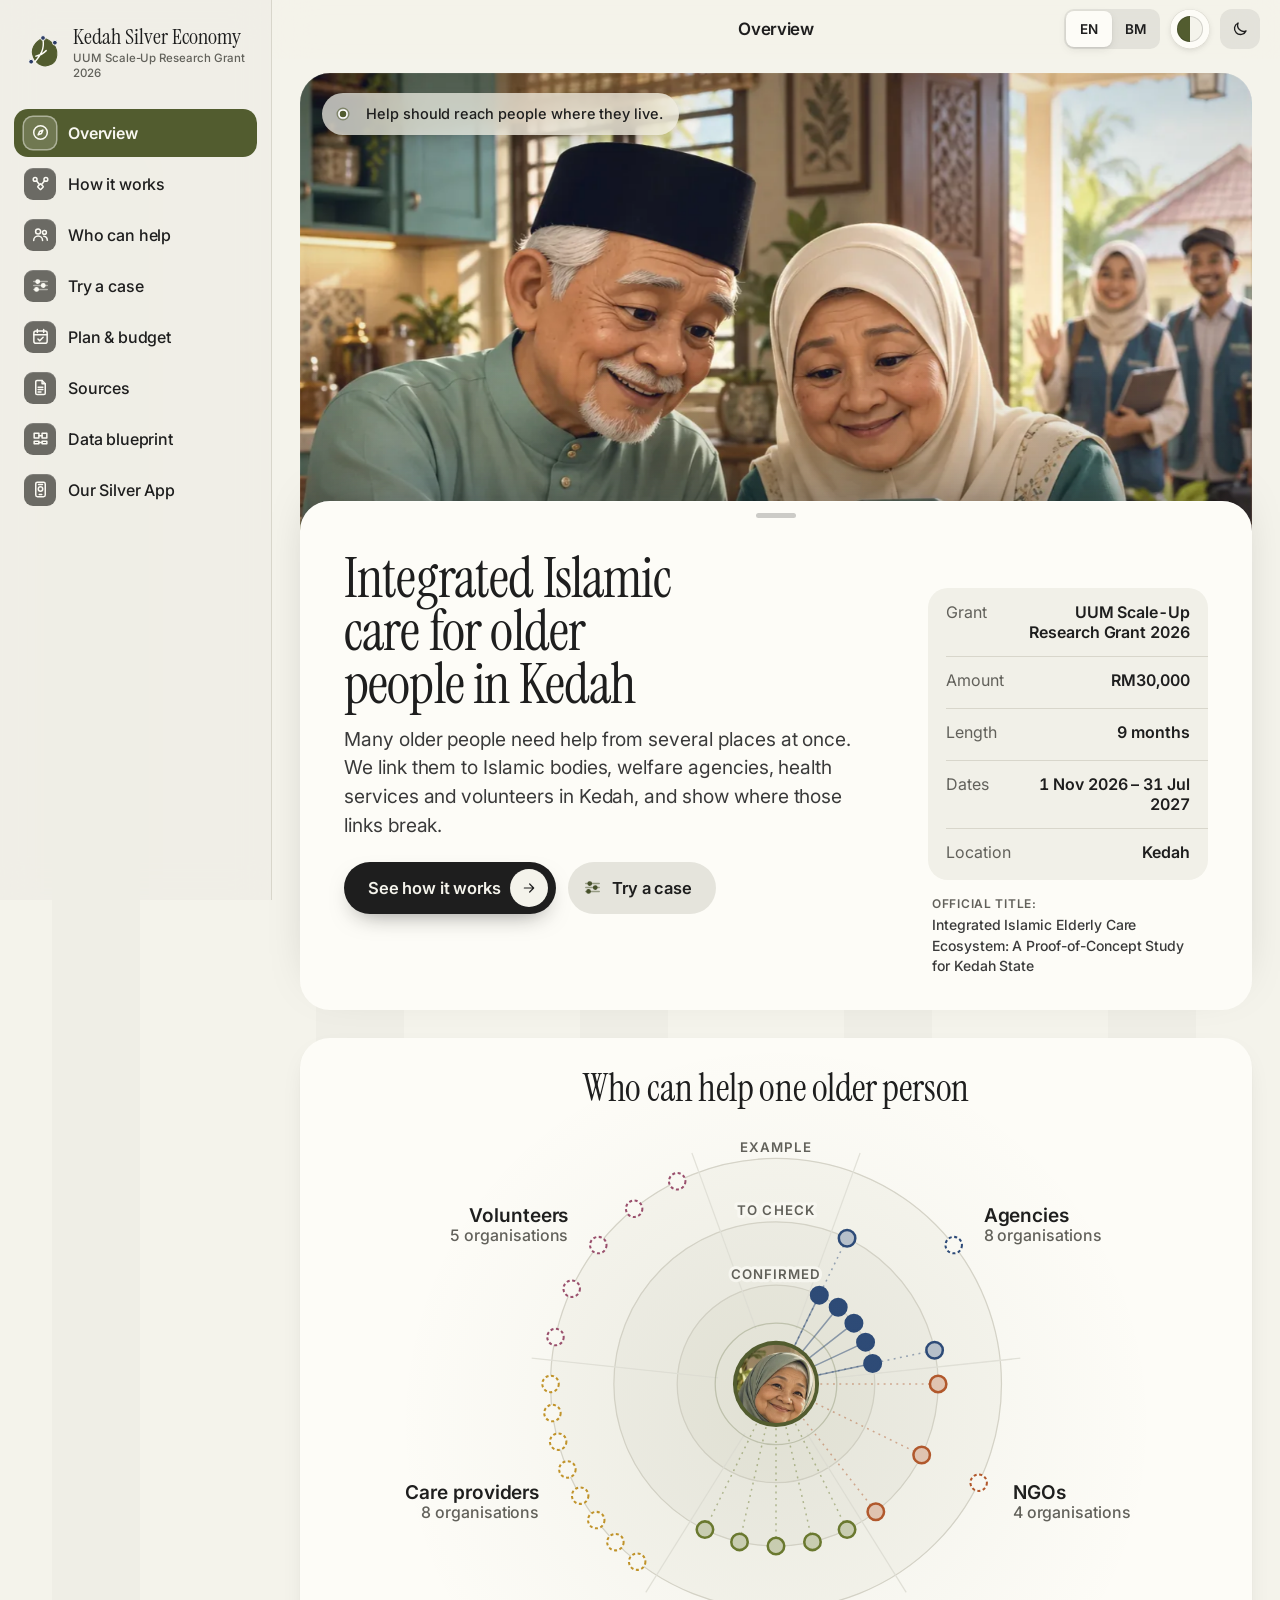
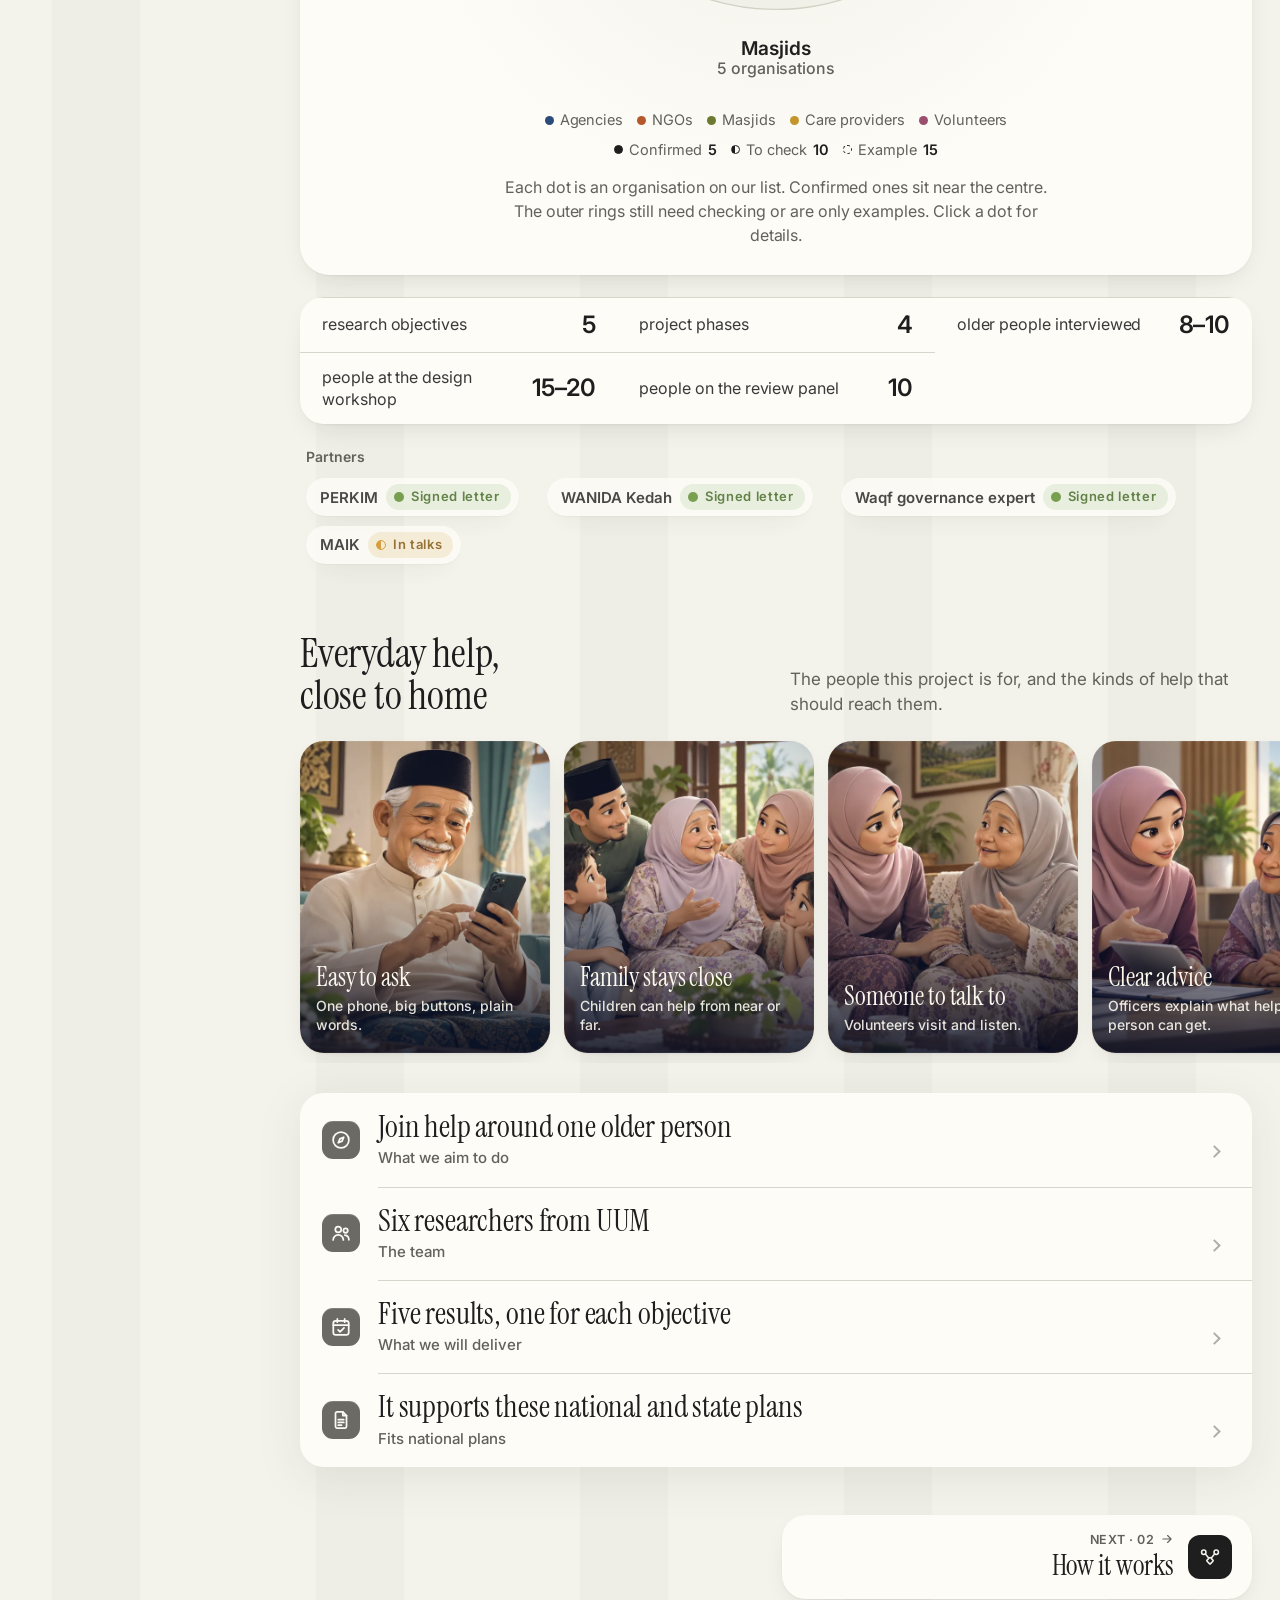
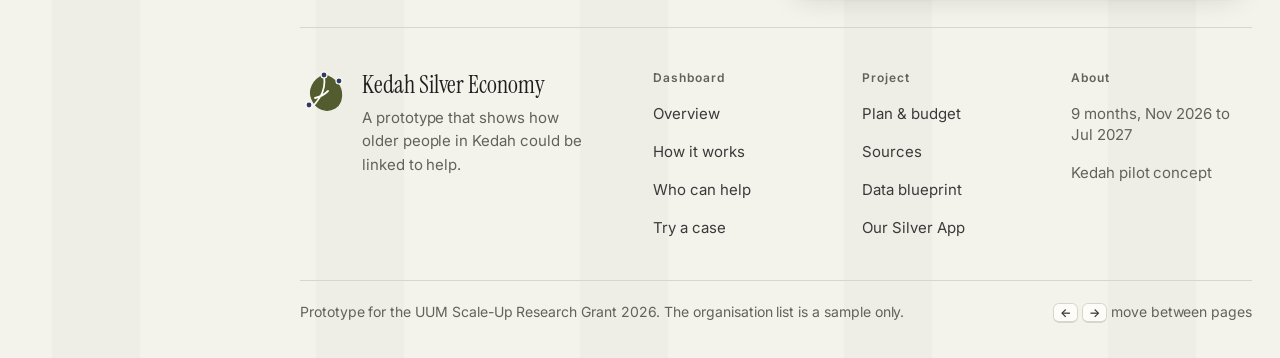
==== commit f3e887b5: "Try a case: WhatsApp button that always responds On phones and tablets it opens the phone's own shar" ====
--- a/index.html
+++ b/index.html
@@ -10,11 +10,11 @@
 <link rel="preconnect" href="https://fonts.googleapis.com">
 <link rel="preconnect" href="https://fonts.gstatic.com" crossorigin>
 <link rel="stylesheet" href="https://fonts.googleapis.com/css2?family=Instrument+Serif:ital@0;1&family=Inter:opsz,wght@14..32,400..700&display=swap">
-<link rel="stylesheet" href="assets/css/kse.css?v=20261004b"><link rel="stylesheet" href="assets/css/kse-ios.css?v=20261004b"><link rel="stylesheet" href="assets/css/kse-themes.css?v=20261004b">
-<script src="assets/js/kse-data.js?v=20261004b"></script>
+<link rel="stylesheet" href="assets/css/kse.css?v=20261004c"><link rel="stylesheet" href="assets/css/kse-ios.css?v=20261004c"><link rel="stylesheet" href="assets/css/kse-themes.css?v=20261004c">
+<script src="assets/js/kse-data.js?v=20261004c"></script>
 </head>
 <body data-page="overview">
-<script src="assets/js/kse-shell.js?v=20261004b"></script>
+<script src="assets/js/kse-shell.js?v=20261004c"></script>
 
 <main id="main">
   <section class="hero hero-ios" id="hero">
@@ -149,8 +149,8 @@
   </div>
 </main>
 
-<script src="assets/vendor/lottie_light.min.js"></script><script src="assets/js/kse-lottie.js?v=20261004b"></script><script src="assets/js/kse-viz.js?v=20261004b"></script>
-<script src="assets/js/kse-pages.js?v=20261004b"></script>
+<script src="assets/vendor/lottie_light.min.js"></script><script src="assets/js/kse-lottie.js?v=20261004c"></script><script src="assets/js/kse-viz.js?v=20261004c"></script>
+<script src="assets/js/kse-pages.js?v=20261004c"></script>
 </body>
 </html>
 
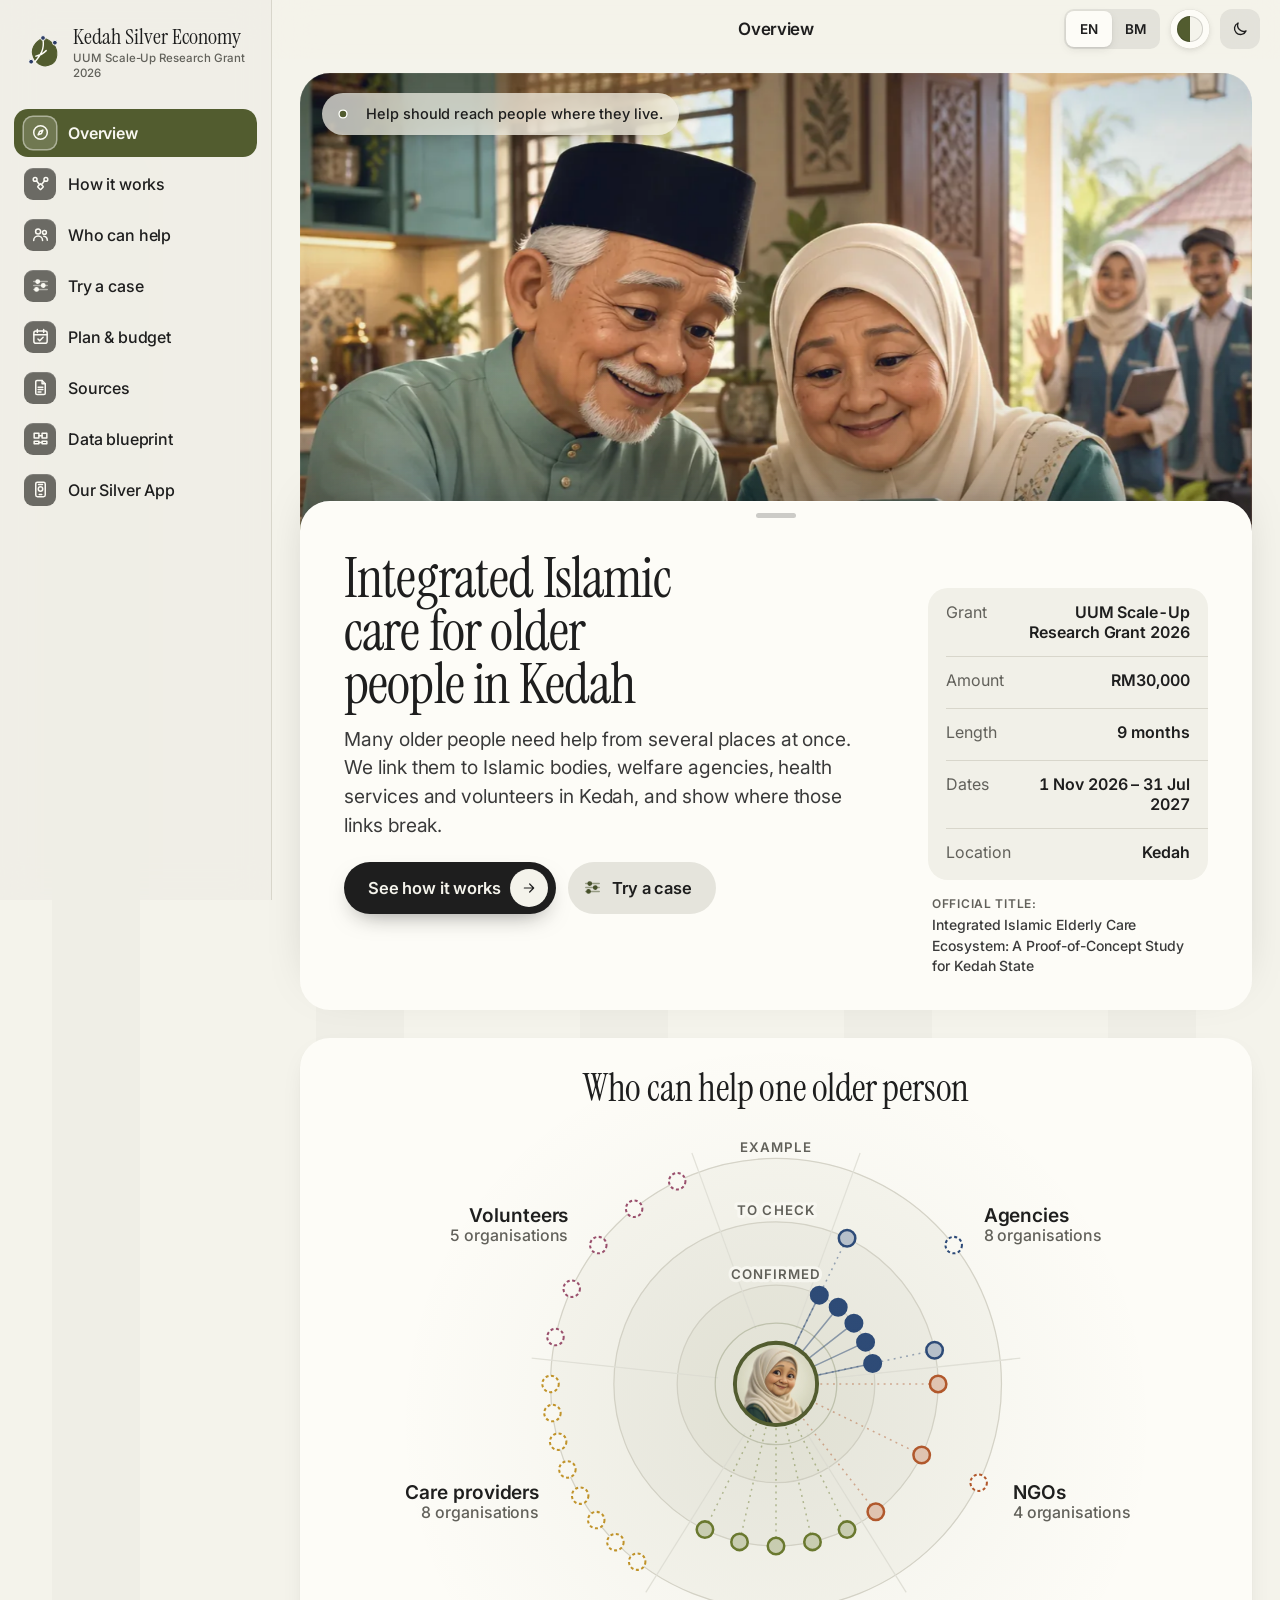
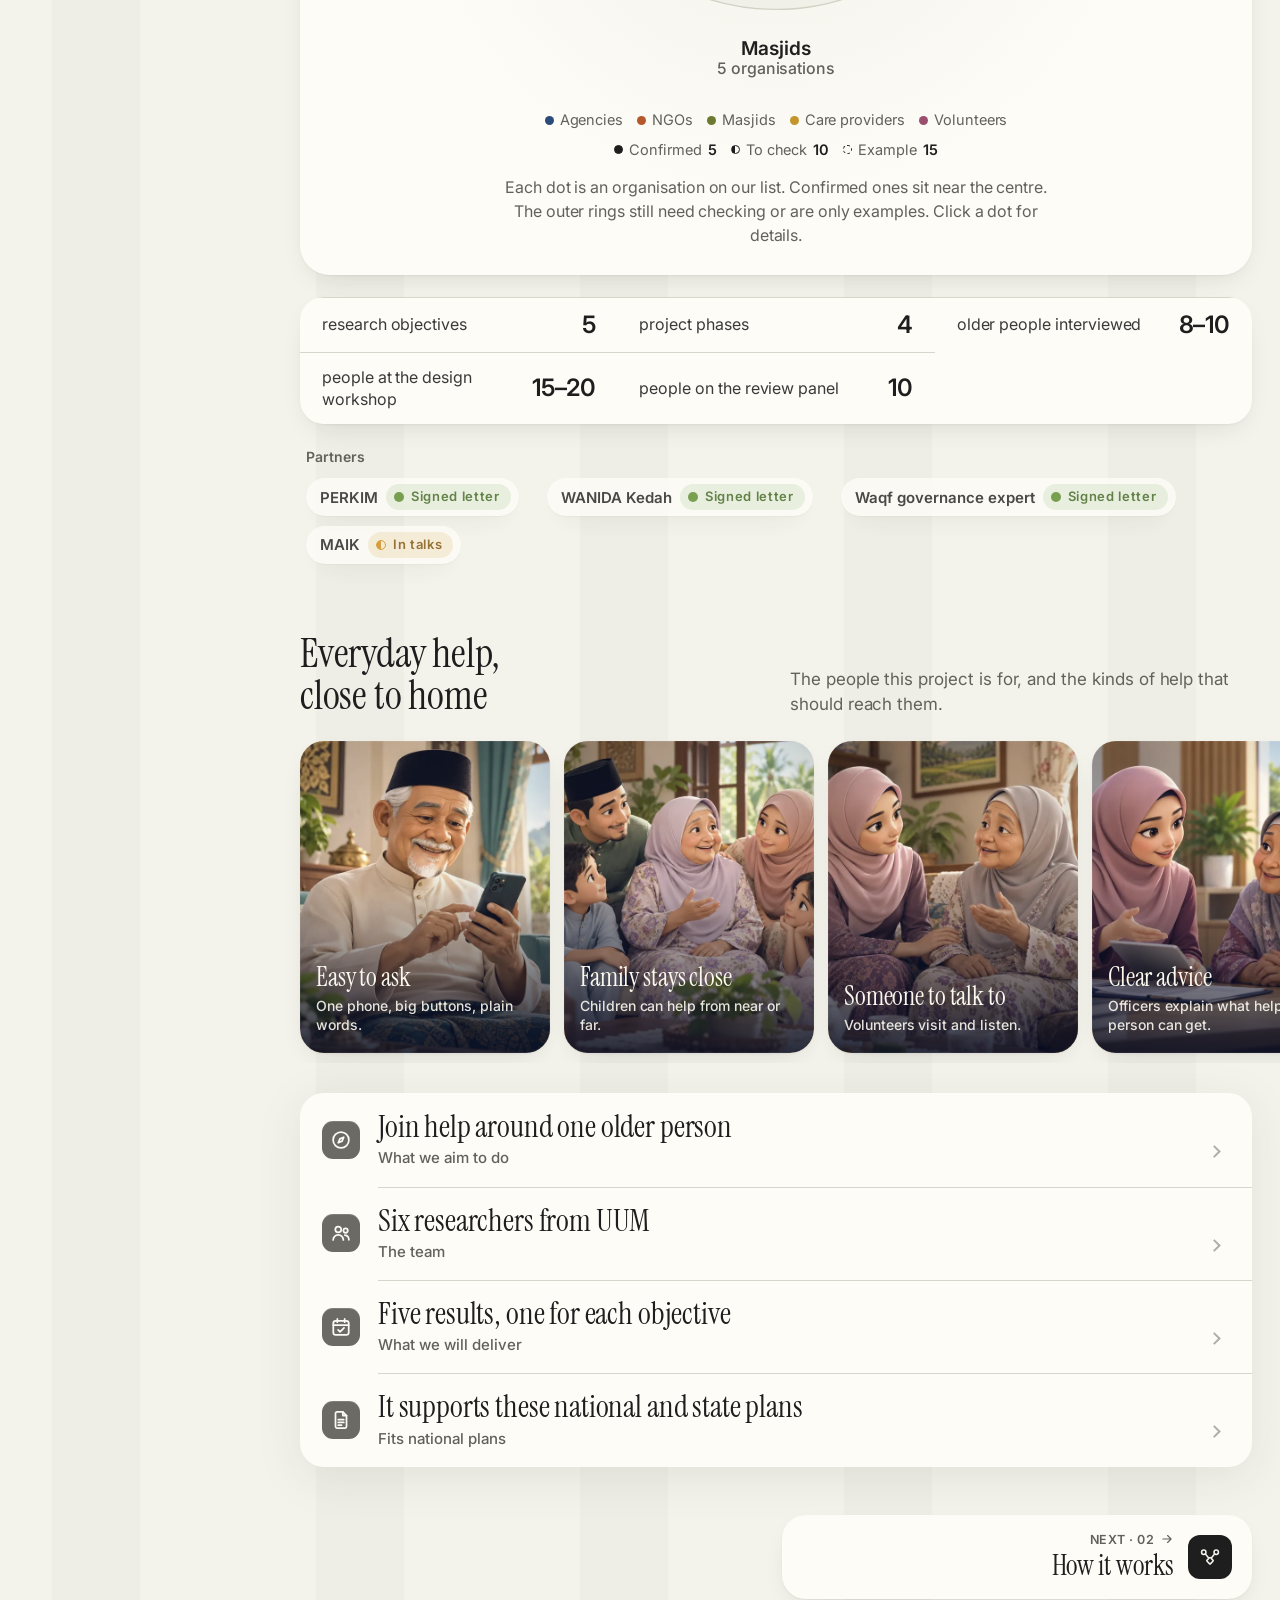
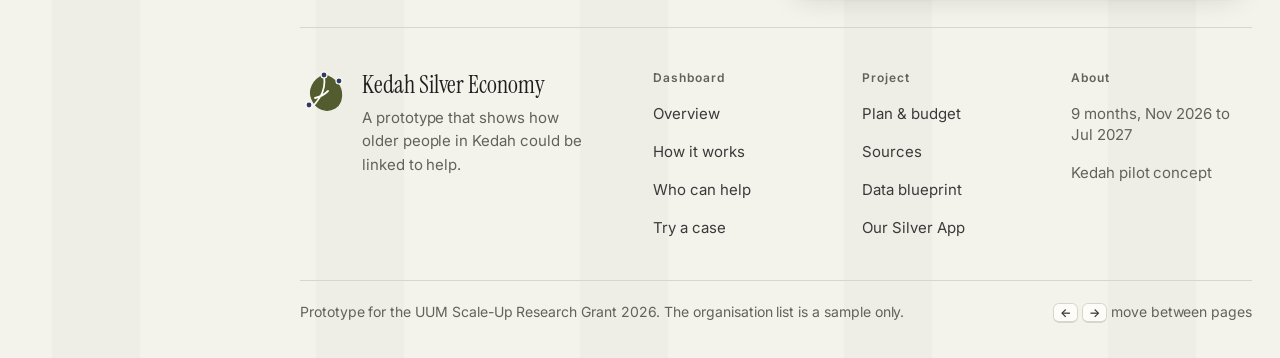
==== commit ec80e1fa: "Map centre: 3D Pixar makcik portrait Co-Authored-By: Claude Opus 5.5 <noreply@anthropic.com>" ====
--- a/index.html
+++ b/index.html
@@ -149,7 +149,7 @@
   </div>
 </main>
 
-<script src="assets/vendor/lottie_light.min.js"></script><script src="assets/js/kse-lottie.js?v=20261004c"></script><script src="assets/js/kse-viz.js?v=20261004c"></script>
+<script src="assets/vendor/lottie_light.min.js"></script><script src="assets/js/kse-lottie.js?v=20261004c"></script><script src="assets/js/kse-viz.js?v=20261004d"></script>
 <script src="assets/js/kse-pages.js?v=20261004c"></script>
 </body>
 </html>
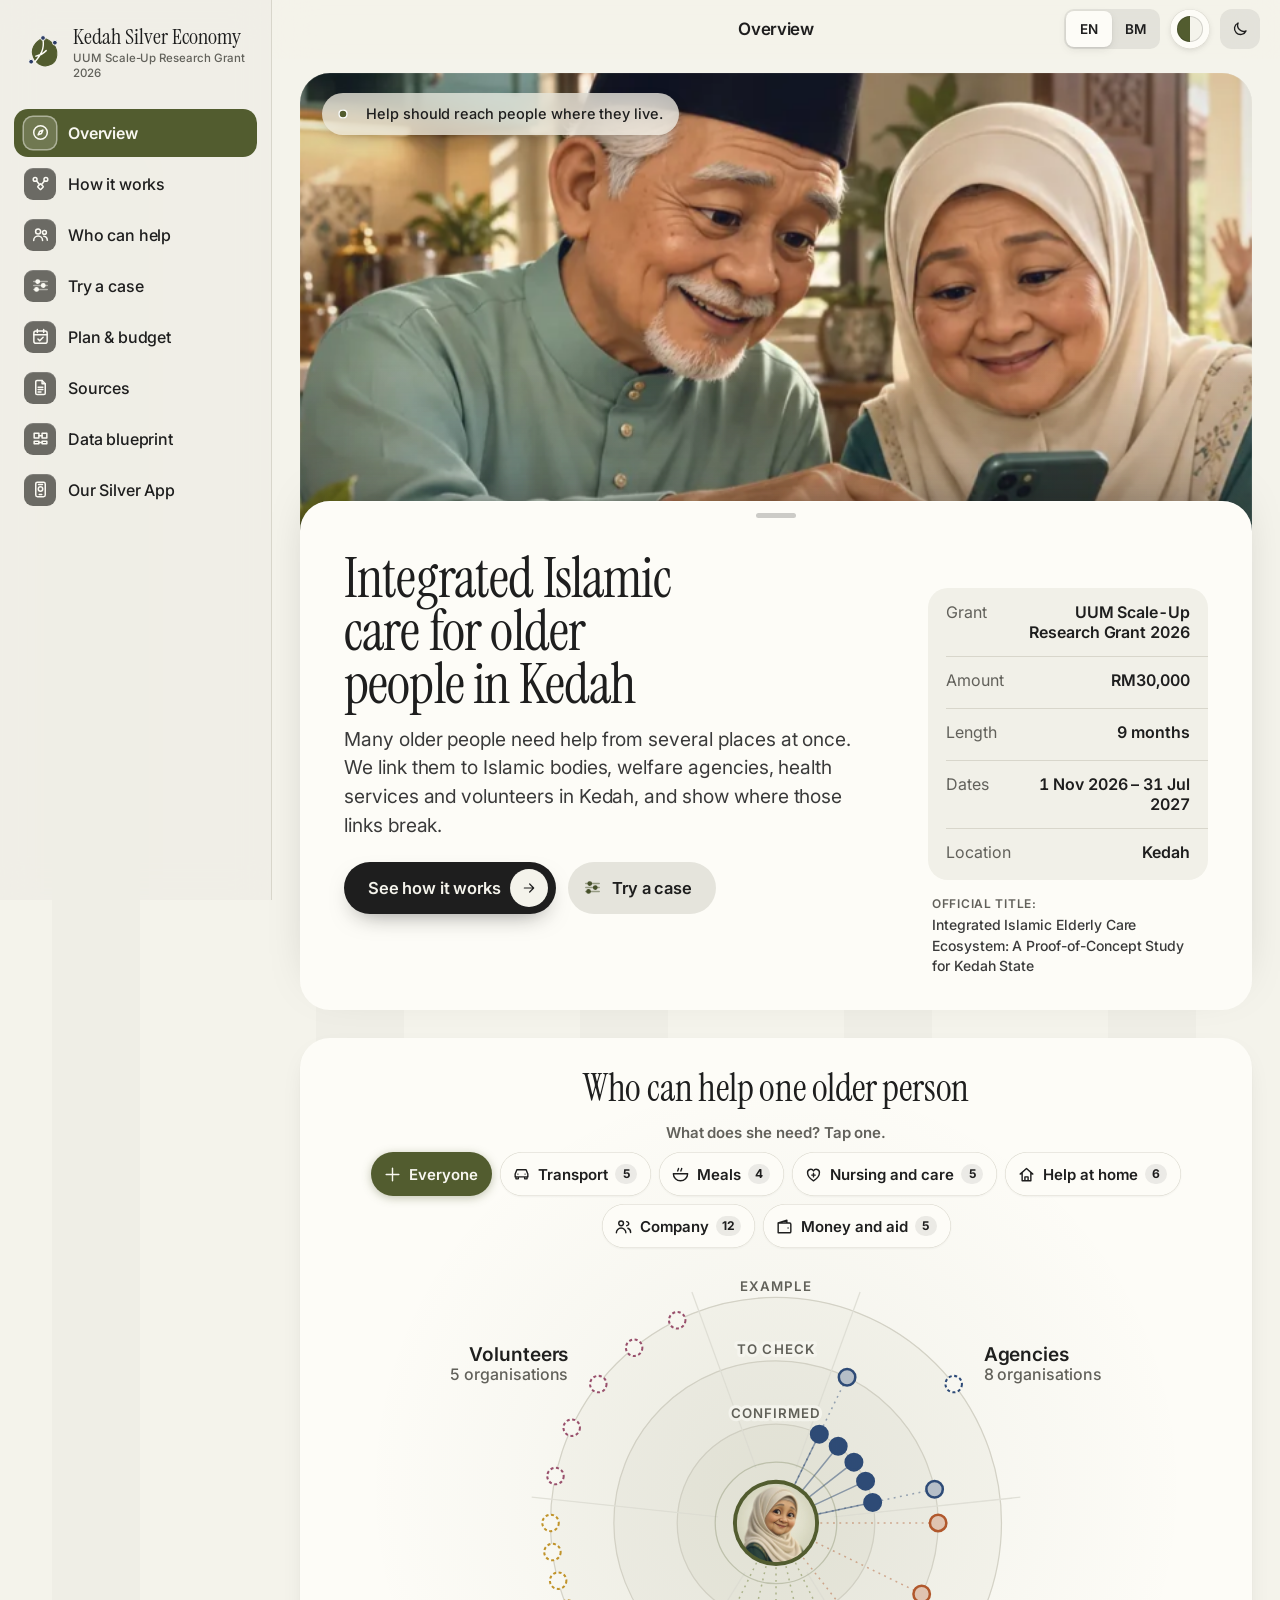
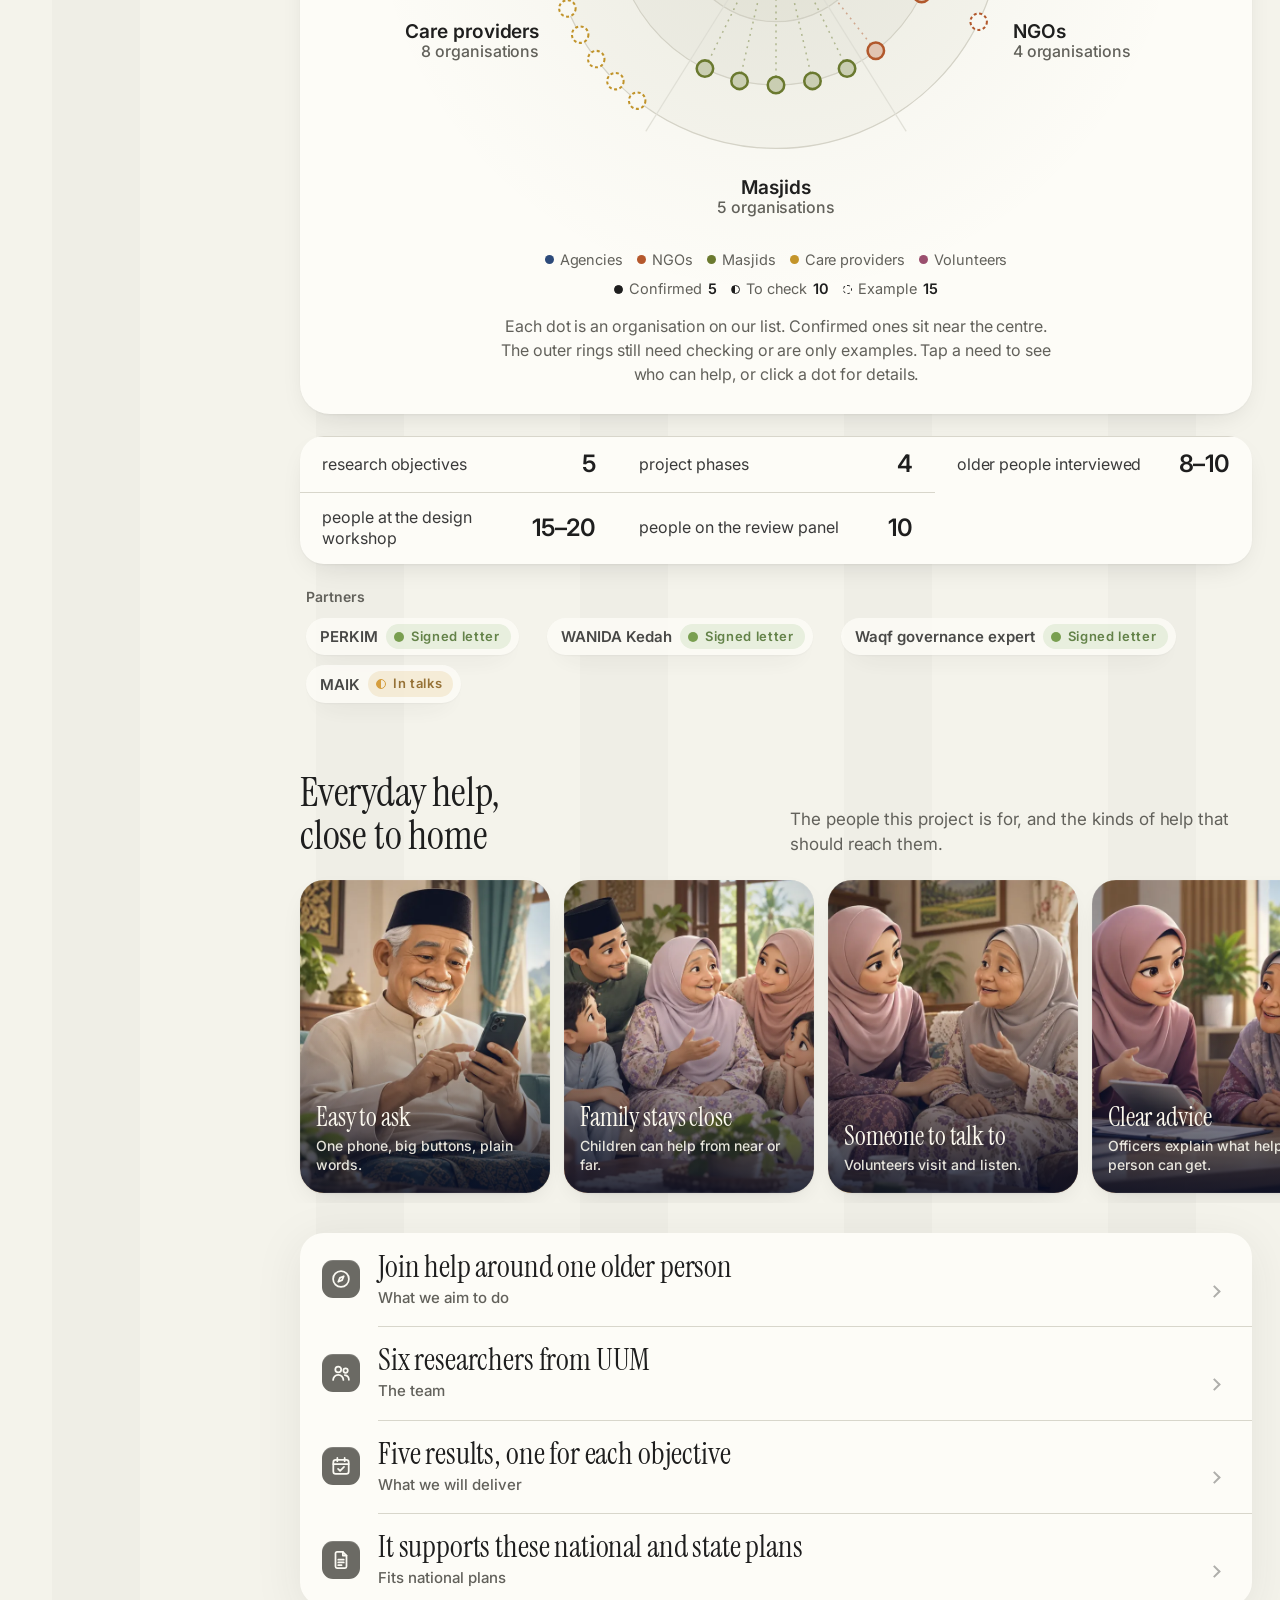
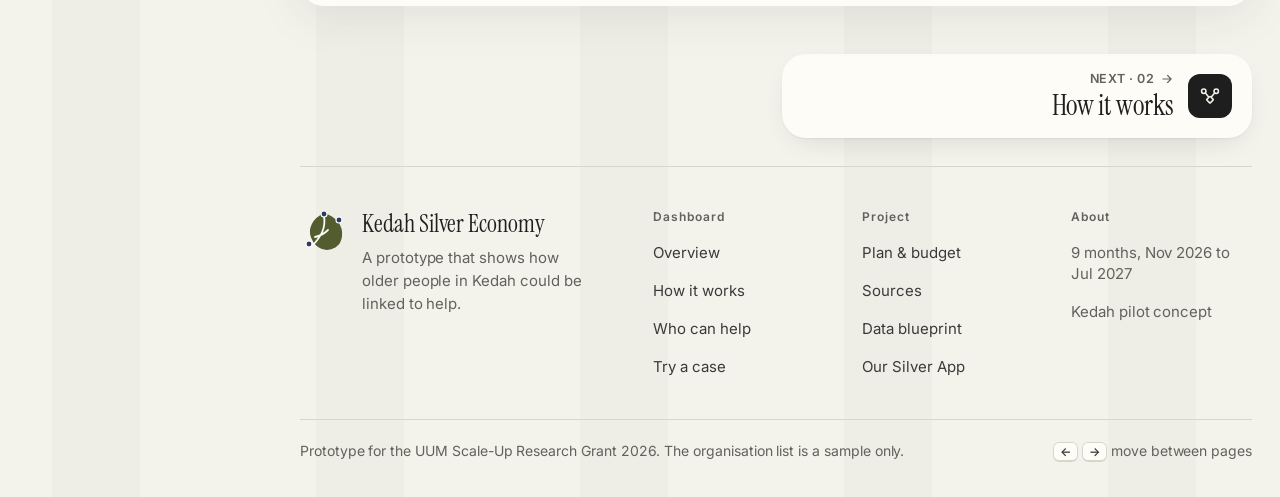
==== commit 589253f7: "Overview map: "What does she need?" picker lights up who can help Co-Authored-By: Claude Opus 5.5 <n" ====
--- a/index.html
+++ b/index.html
@@ -10,8 +10,8 @@
 <link rel="preconnect" href="https://fonts.googleapis.com">
 <link rel="preconnect" href="https://fonts.gstatic.com" crossorigin>
 <link rel="stylesheet" href="https://fonts.googleapis.com/css2?family=Instrument+Serif:ital@0;1&family=Inter:opsz,wght@14..32,400..700&display=swap">
-<link rel="stylesheet" href="assets/css/kse.css?v=20261004c"><link rel="stylesheet" href="assets/css/kse-ios.css?v=20261004c"><link rel="stylesheet" href="assets/css/kse-themes.css?v=20261004c">
-<script src="assets/js/kse-data.js?v=20261004c"></script>
+<link rel="stylesheet" href="assets/css/kse.css?v=20261004c"><link rel="stylesheet" href="assets/css/kse-ios.css?v=20261004e"><link rel="stylesheet" href="assets/css/kse-themes.css?v=20261004c">
+<script src="assets/js/kse-data.js?v=20261004e"></script>
 </head>
 <body data-page="overview">
 <script src="assets/js/kse-shell.js?v=20261004c"></script>
@@ -48,9 +48,11 @@
   <section class="wrap map-wrap" aria-labelledby="consTitle">
     <figure class="cons map-card">
       <p class="cons-title" id="consTitle" data-i18n="consTitle">Who can help one older person</p>
+      <div class="need-bar" id="needBar"></div>
       <svg id="constellation" viewBox="-300 -206 600 452" role="group"></svg>
+      <div class="need-out" id="needOut" aria-live="polite" hidden></div>
       <div class="cons-legend" id="consLegend"></div>
-      <figcaption data-i18n="consCap">Each dot is an organisation on our list. Confirmed ones sit near the centre. The outer rings still need checking or are only examples. Click a dot for details.</figcaption>
+      <figcaption data-i18n="consCap">Each dot is an organisation on our list. Confirmed ones sit near the centre. The outer rings still need checking or are only examples. Tap a need to see who can help, or click a dot for details.</figcaption>
     </figure>
   </section>
 
@@ -149,8 +151,8 @@
   </div>
 </main>
 
-<script src="assets/vendor/lottie_light.min.js"></script><script src="assets/js/kse-lottie.js?v=20261004c"></script><script src="assets/js/kse-viz.js?v=20261004d"></script>
-<script src="assets/js/kse-pages.js?v=20261004c"></script>
+<script src="assets/vendor/lottie_light.min.js"></script><script src="assets/js/kse-lottie.js?v=20261004c"></script><script src="assets/js/kse-viz.js?v=20261004e"></script>
+<script src="assets/js/kse-pages.js?v=20261004e"></script>
 </body>
 </html>
 
--- a/assets/css/kse-ios.css
+++ b/assets/css/kse-ios.css
@@ -1089,3 +1089,51 @@
 .mock-route small{font-size:12.5px;color:var(--muted)}
 .mock-actions{display:grid;gap:8px;margin:6px 0 12px}
 .mock-actions button{display:flex;align-items:center;gap:10px;min-height:50px;padding:0 14px;border:0;border-radius:14px;background:var(--surface-2);font:600 15px var(--ui);color:var(--ink);text-align:left}
+
+/* ---------- Need picker above the map: tap a need, the helpers light up ---------- */
+.need-bar{position:relative;display:grid;gap:10px;justify-items:center}
+.need-q{margin:0;font:600 15px/1.3 var(--ui);color:var(--muted)}
+.need-chips{display:flex;flex-wrap:wrap;justify-content:center;gap:8px;max-width:820px}
+.need-chip{display:inline-flex;align-items:center;gap:7px;min-height:44px;padding:0 14px 0 12px;border:0;border-radius:999px;background:var(--surface);box-shadow:inset 0 0 0 .5px var(--line),0 1px 2px rgba(30,30,30,.05);font:600 15px/1 var(--ui);color:var(--ink);cursor:pointer;transition:background .2s var(--ease),color .2s var(--ease),transform .15s var(--ease),box-shadow .2s var(--ease)}
+.need-chip svg{width:19px;height:19px;flex:none;fill:none;stroke:currentColor;stroke-width:1.8;stroke-linecap:round;stroke-linejoin:round}
+.need-chip:hover{box-shadow:inset 0 0 0 1px var(--muted)}
+.need-chip:active{transform:scale(.96)}
+.need-chip:focus-visible{outline:2px solid var(--paddy);outline-offset:2px}
+.need-chip[aria-pressed="true"]{background:var(--paddy);color:var(--on-paddy);box-shadow:0 2px 10px color-mix(in srgb,var(--paddy) 35%,transparent)}
+.need-n{min-width:22px;padding:2px 6px;border-radius:999px;background:color-mix(in srgb,var(--ink) 8%,transparent);font:700 12px/1.3 var(--ui);text-align:center}
+.need-chip[aria-pressed="true"] .need-n{background:color-mix(in srgb,var(--on-paddy) 22%,transparent)}
+@media (max-width:720px){
+  .need-chips{flex-wrap:nowrap;justify-content:flex-start;max-width:100%;overflow-x:auto;scrollbar-width:none;padding:2px 2px 6px;scroll-snap-type:x proximity}
+  .need-chips::-webkit-scrollbar{display:none}
+  .need-chip{flex:none;scroll-snap-align:start}
+}
+/* the map while a need is chosen */
+.cons .node,.cons .link,.cons text[data-type]{transition:opacity .35s var(--ease)}
+.cons svg.is-filtering .node:not(.match),.cons svg.is-filtering .link{opacity:.14}
+.cons svg.is-filtering .node.match .dot{transform:scale(1.3)}
+.cons svg.is-filtering .node.match .hit{fill:color-mix(in srgb,var(--c) 18%,transparent)}
+.cons .node.hot .dot{transform:scale(1.6)}
+.cons text[data-type].dim{opacity:.3}
+.cons .need-links line{stroke-width:2.2;stroke-linecap:round;opacity:.85}
+.cons .need-links.draw line{stroke-dasharray:1 1;stroke-dashoffset:1;animation:need-draw .55s var(--ease) forwards;animation-delay:var(--d,0ms)}
+@keyframes need-draw{to{stroke-dashoffset:0}}
+@media (prefers-reduced-motion:reduce){.cons .need-links.draw line{animation:none;stroke-dashoffset:0}}
+/* who can help, under the map */
+.need-out{position:relative;width:100%;max-width:680px;margin-inline:auto;display:grid;gap:10px;animation:need-in .35s var(--ease)}
+.need-out[hidden]{display:none}
+@keyframes need-in{from{opacity:0;transform:translateY(6px)}}
+.need-sum{margin:0;display:flex;flex-wrap:wrap;align-items:baseline;justify-content:center;gap:4px 12px;text-align:center}
+.need-sum b{font:600 19px/1.3 var(--ui);color:var(--ink)}
+.need-sum span{font-size:14.5px;color:var(--muted)}
+.need-list{list-style:none;margin:0;padding:6px;border-radius:18px;background:var(--surface);box-shadow:inset 0 0 0 .5px var(--line),var(--shadow)}
+.need-list a{display:grid;grid-template-columns:auto 1fr auto;align-items:center;gap:12px;min-height:56px;padding:9px 12px;border-radius:12px;color:var(--ink);text-decoration:none;transition:background .2s var(--ease)}
+.need-list li+li a{box-shadow:0 -.5px 0 var(--line-2)}
+.need-list a:hover,.need-list a:focus-visible{background:color-mix(in srgb,var(--ink) 5%,transparent);outline:none}
+.need-list i{width:12px;height:12px;border-radius:50%;background:var(--c)}
+.need-list .nl-txt{display:grid;gap:2px;min-width:0}
+.need-list b{font:600 15.5px/1.3 var(--ui)}
+.need-list small{font-size:13px;line-height:1.35;color:var(--muted)}
+.need-cta{justify-self:center;display:inline-flex;align-items:center;gap:6px;min-height:44px;padding:0 18px;border-radius:999px;background:var(--paddy);color:var(--on-paddy);font:600 15px var(--ui);text-decoration:none;transition:transform .15s var(--ease)}
+.need-cta:hover{color:var(--on-paddy);transform:translateY(-1px)}
+.need-cta:active{transform:scale(.97)}
+@media (max-width:520px){.need-list a{grid-template-columns:auto 1fr}.need-list .pill{grid-column:2;justify-self:start}}
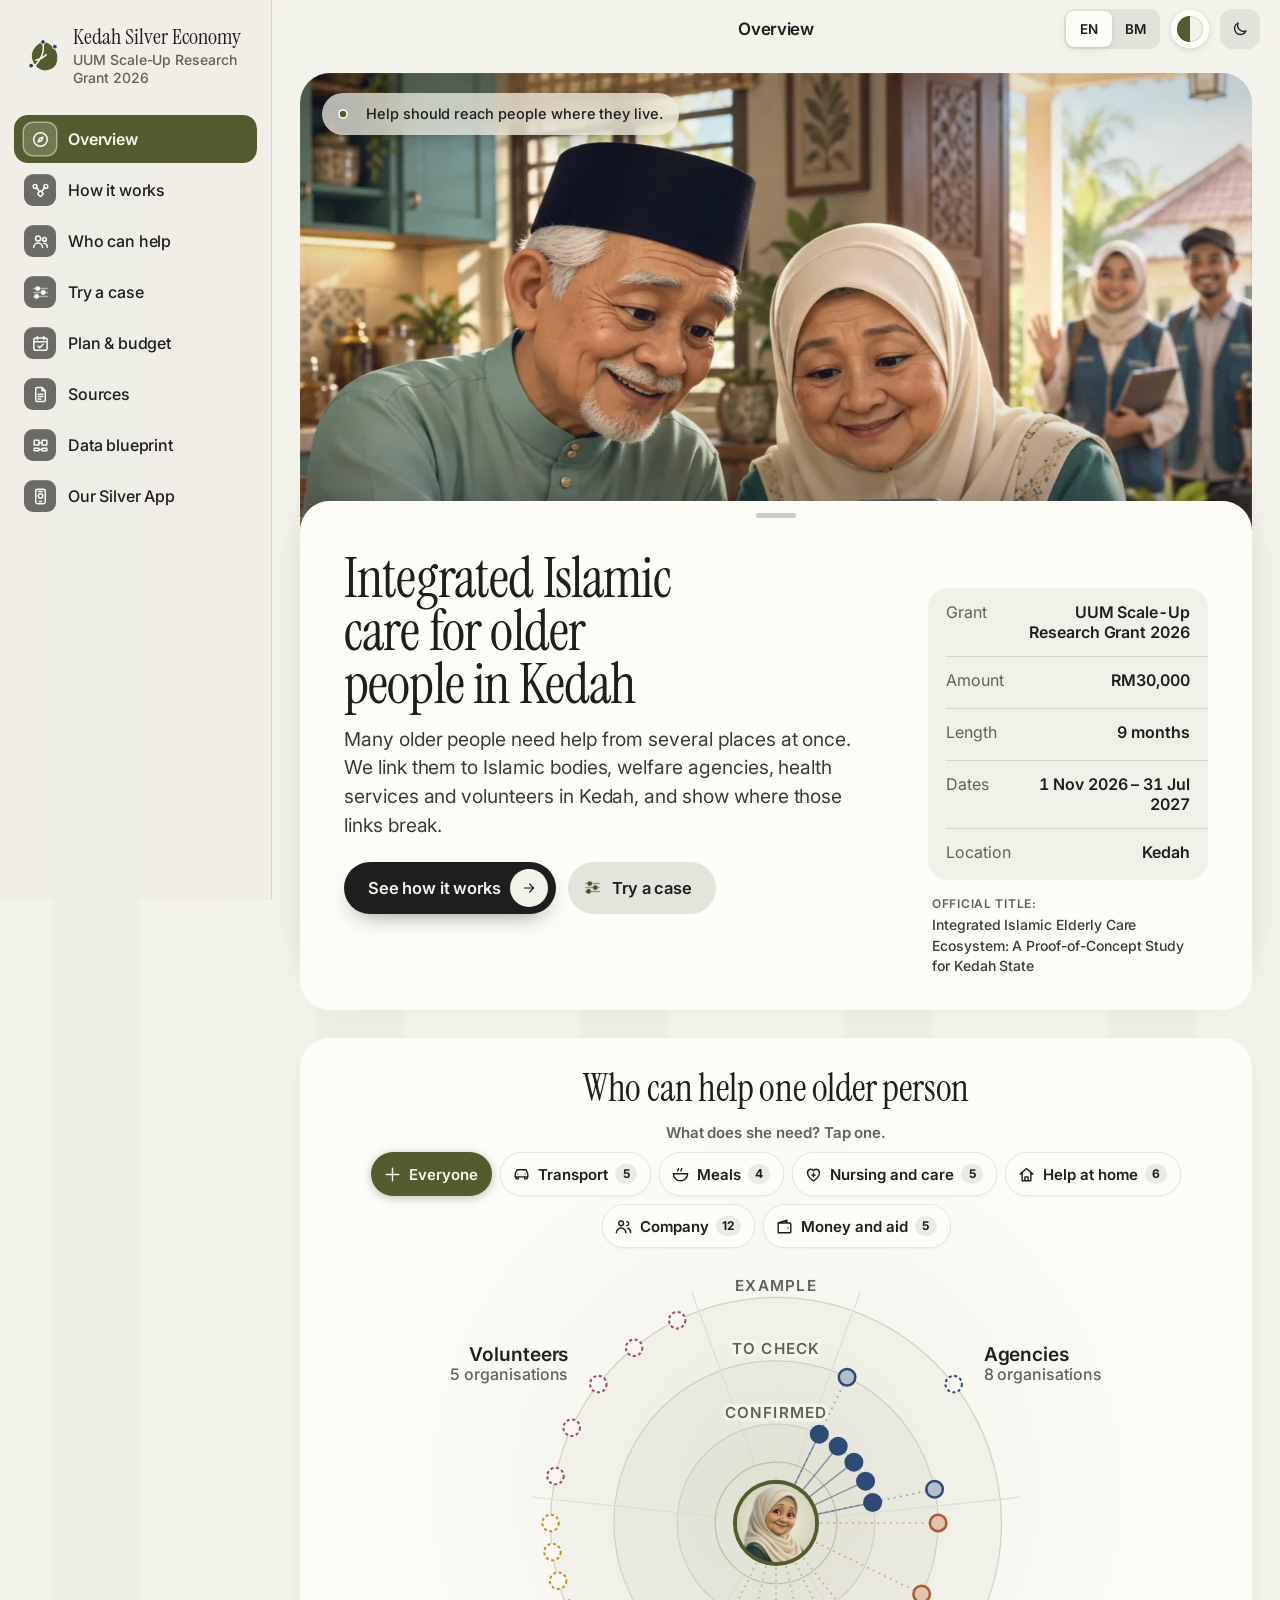
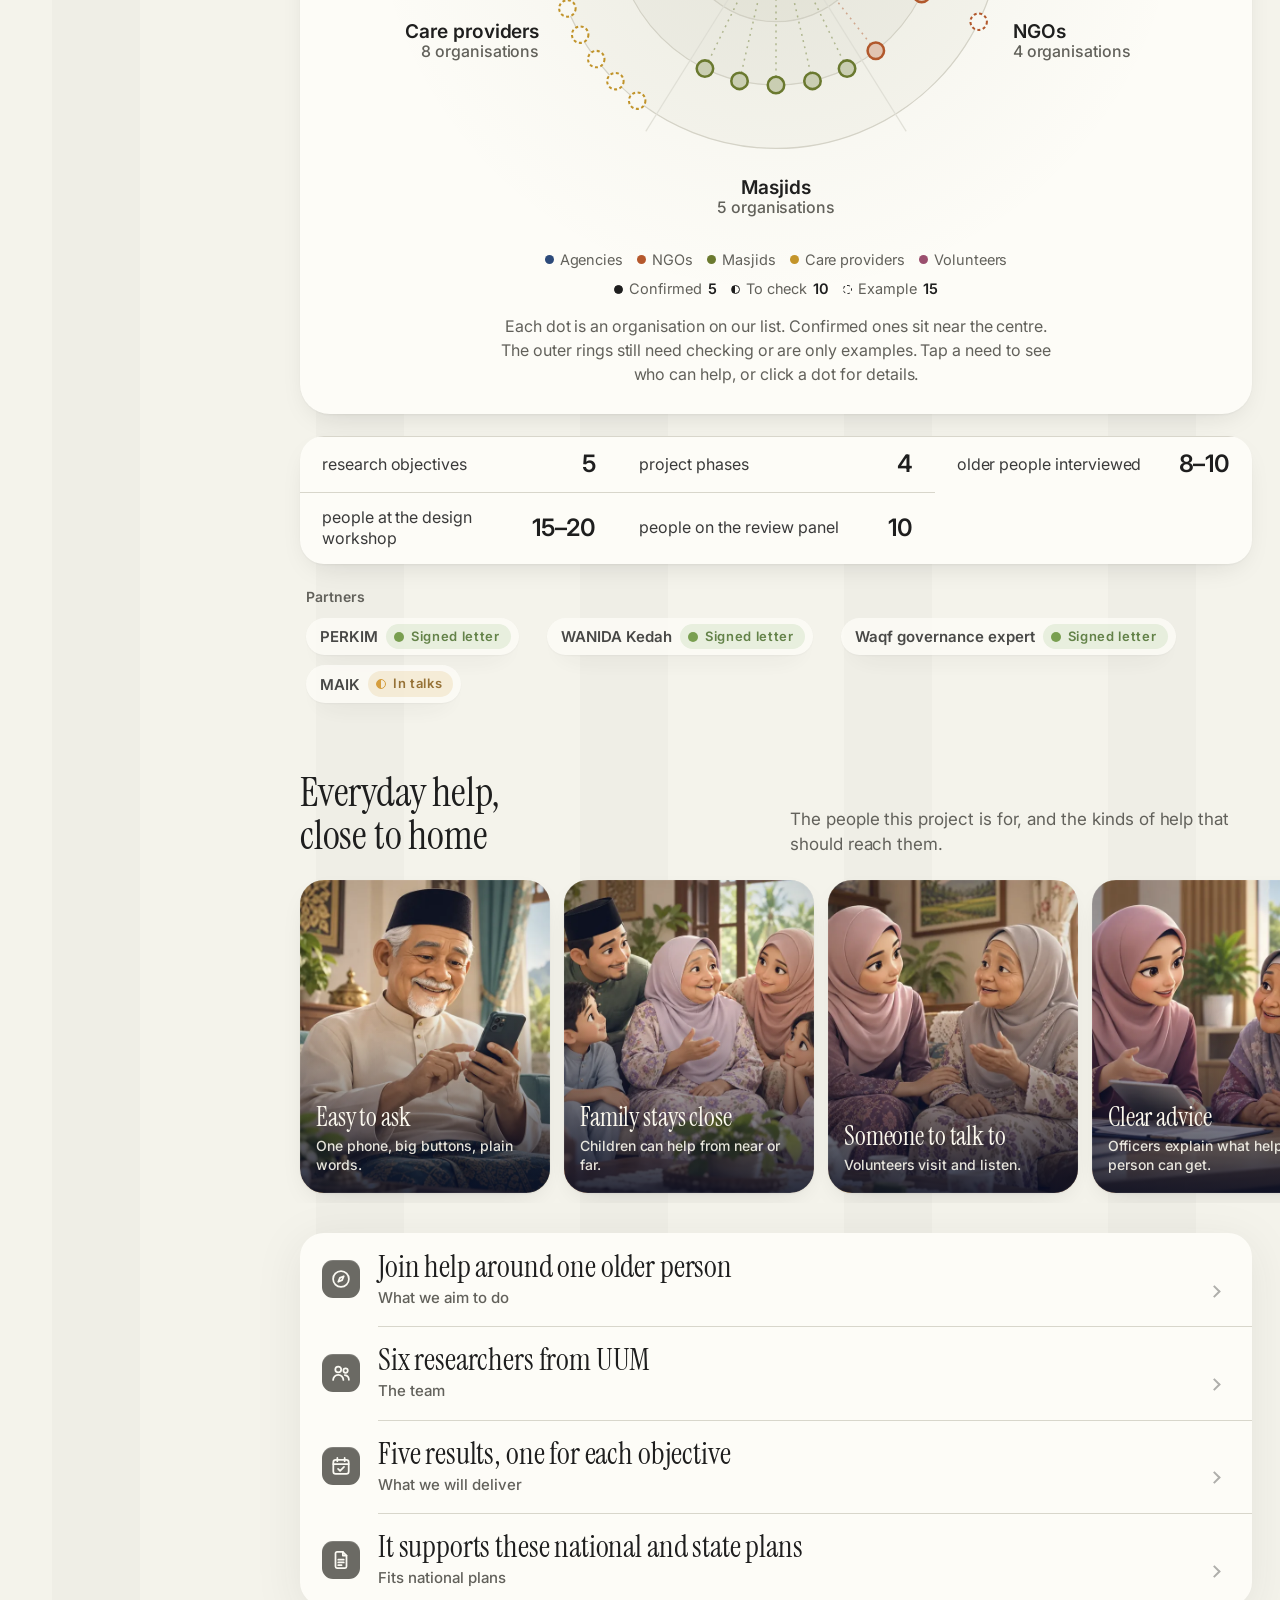
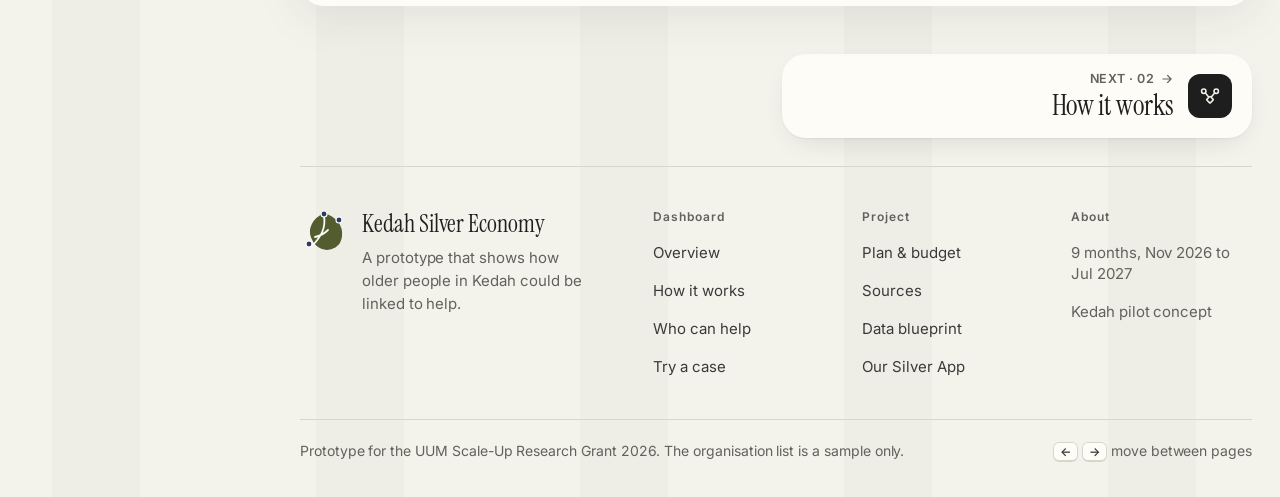
==== commit 28728310: "Raise small text to 12px or more; README note on the copyright copy Co-Authored-By: Claude Sonnet 5." ====
--- a/index.html
+++ b/index.html
@@ -10,7 +10,7 @@
 <link rel="preconnect" href="https://fonts.googleapis.com">
 <link rel="preconnect" href="https://fonts.gstatic.com" crossorigin>
 <link rel="stylesheet" href="https://fonts.googleapis.com/css2?family=Instrument+Serif:ital@0;1&family=Inter:opsz,wght@14..32,400..700&display=swap">
-<link rel="stylesheet" href="assets/css/kse.css?v=20261004c"><link rel="stylesheet" href="assets/css/kse-ios.css?v=20261004e"><link rel="stylesheet" href="assets/css/kse-themes.css?v=20261004c">
+<link rel="stylesheet" href="assets/css/kse.css?v=20261005a"><link rel="stylesheet" href="assets/css/kse-ios.css?v=20261005a"><link rel="stylesheet" href="assets/css/kse-themes.css?v=20261004c">
 <script src="assets/js/kse-data.js?v=20261004e"></script>
 </head>
 <body data-page="overview">
--- a/assets/css/kse.css
+++ b/assets/css/kse.css
@@ -145,7 +145,7 @@
 .brand-mark .vein{fill:none;stroke:var(--gold);stroke-width:1.8;stroke-linecap:round;stroke-linejoin:round}
 .brand-mark .node{fill:var(--gold);stroke:var(--bg);stroke-width:1.2}
 .brand b{display:block;font:750 17px/1.05 var(--display);font-stretch:88%;letter-spacing:.005em}
-.brand small{display:block;font-size:11px;color:var(--muted);margin-top:2px}
+.brand small{display:block;font-size:14px;color:var(--muted);margin-top:2px}
 .tools{display:flex;align-items:center;gap:8px;flex:none}
 .lang{display:flex;gap:2px;padding:3px;border:1px solid var(--line);border-radius:999px;background:var(--surface)}
 .lang-btn{appearance:none;border:0;background:none;padding:5px 11px;border-radius:999px;font:700 11.5px var(--sans);letter-spacing:.06em;color:var(--muted);cursor:pointer;transition:background-color .15s var(--ease),color .15s var(--ease)}
--- a/assets/css/kse-ios.css
+++ b/assets/css/kse-ios.css
@@ -167,7 +167,7 @@
 .brand-mark .vein{stroke:var(--surface)}
 .brand-mark .node{fill:var(--gold);stroke:var(--surface)}
 .brand b{font:400 22px/1 var(--display);font-stretch:normal;letter-spacing:0}
-.brand small{font:500 11.5px/1.3 var(--ui);color:var(--muted);margin-top:3px}
+.brand small{font:500 14px/1.3 var(--ui);color:var(--muted);margin-top:3px}
 .sidebar .brand{padding:4px 10px 10px;flex:none}
 .side-list{display:grid;gap:3px}
 .srow{display:flex;align-items:center;gap:12px;min-height:48px;padding:8px 10px;border-radius:14px;color:var(--ink);text-decoration:none;font:500 16px/1.25 var(--ui);letter-spacing:-.01em;transition:background-color .2s var(--ease),color .2s var(--ease)}
@@ -211,7 +211,7 @@
 
 /* iOS tab bar: four pages and More */
 .ios-tabbar{position:fixed;left:0;right:0;bottom:0;z-index:30;display:grid;grid-template-columns:repeat(5,1fr);padding:6px 6px calc(6px + env(safe-area-inset-bottom,0px));background:var(--bar);-webkit-backdrop-filter:saturate(1.6) blur(20px);backdrop-filter:saturate(1.6) blur(20px);border-top:.5px solid var(--line)}
-.tbtn{appearance:none;border:0;background:none;display:grid;justify-items:center;align-content:start;gap:4px;min-height:58px;padding:4px 2px;border-radius:12px;color:var(--muted);font:600 11.5px/1.15 var(--ui);letter-spacing:0;text-align:center;text-decoration:none;cursor:pointer;transition:color .2s var(--ease),transform .15s var(--ease)}
+.tbtn{appearance:none;border:0;background:none;display:grid;justify-items:center;align-content:start;gap:4px;min-height:58px;padding:4px 2px;border-radius:12px;color:var(--muted);font:600 12.5px/1.15 var(--ui);letter-spacing:0;text-align:center;text-decoration:none;cursor:pointer;transition:color .2s var(--ease),transform .15s var(--ease)}
 .tbtn svg{width:26px;height:26px;fill:none;stroke:currentColor;stroke-width:1.8;stroke-linecap:round;stroke-linejoin:round}
 .tbtn span{max-width:100%;display:-webkit-box;-webkit-box-orient:vertical;-webkit-line-clamp:2;overflow:hidden;overflow-wrap:anywhere;hyphens:auto}
 .tbtn[aria-current="page"]{color:var(--paddy-ink)}
@@ -306,7 +306,7 @@
 .cons svg{max-width:760px}
 .cons .ring{fill:color-mix(in srgb,var(--paddy) 3.5%,transparent);stroke:var(--line)}
 .cons .divider{stroke:var(--line-2)}
-.cons .ring-label{fill:var(--muted);font:600 10.5px var(--ui);letter-spacing:.08em;stroke:var(--surface)}
+.cons .ring-label{fill:var(--muted);font:600 12px var(--ui);letter-spacing:.08em;stroke:var(--surface)}
 .cons .node.candidate .dot{fill:color-mix(in srgb,var(--c) 32%,var(--surface))}
 .cons .node.demo .dot{fill:var(--surface)}
 .cons .node:focus-visible .hit{stroke:var(--paddy)}
@@ -489,7 +489,7 @@
 .schema-head span{font-size:13px}
 .fields li{font-size:15px;border-bottom-color:var(--line-2)}
 .fields li::before{border-radius:50%;transform:none;background:var(--paddy)}
-.fields li.key::after{color:var(--paddy-ink);font:600 11.5px var(--ui)}
+.fields li.key::after{color:var(--paddy-ink);font:600 12.5px var(--ui)}
 
 /* ---------- Forms: iOS pull-down buttons, search field, segmented filters ---------- */
 .field>label,.field>.field-label{font:600 12.5px/1.2 var(--ui);letter-spacing:.06em;color:var(--muted)}
@@ -616,7 +616,7 @@
 .path li+li::before{background:var(--line)}
 .path .n{border:0;background:color-mix(in srgb,var(--ink) 8%,transparent);font:600 13px var(--ui);color:var(--ink)}
 .path li.is-priority .n{background:var(--ink);color:var(--bg)}
-.path em{color:var(--paddy-ink);font:600 11.5px var(--ui);letter-spacing:.06em}
+.path em{color:var(--paddy-ink);font:600 12.5px var(--ui);letter-spacing:.06em}
 .nodes li{font-size:16px;border-bottom:.5px solid var(--line)}
 .node-meta{font-size:13.5px}.node-meta small,.node-aid{font-size:12.5px}
 .nodes a:hover{color:var(--paddy-ink)}
@@ -718,8 +718,8 @@
 .mock-progress{background:color-mix(in srgb,var(--ink) 8%,transparent);height:4px}
 .mock-progress i{background:var(--paddy)}
 .mock-illustration{border-radius:24px;background:var(--paddy-soft);color:var(--paddy-ink)}
-.mock-home-badge{border:0;background:var(--surface);color:var(--paddy-ink);font:600 10.5px var(--ui);box-shadow:var(--shadow)}
-.mock-kicker{font:600 11.5px var(--ui);letter-spacing:.06em;color:var(--paddy-ink)}
+.mock-home-badge{border:0;background:var(--surface);color:var(--paddy-ink);font:600 12px var(--ui);box-shadow:var(--shadow)}
+.mock-kicker{font:600 12.5px var(--ui);letter-spacing:.06em;color:var(--paddy-ink)}
 .mock-screen h3{font:400 30px/1.04 var(--display);letter-spacing:-.005em}
 .mock-screen>p:not(.mock-kicker){font-size:15.5px}
 .mock-primary,.mock-call{min-height:52px;border-radius:14px;background:var(--ink);color:var(--bg);font:600 16px var(--ui)}
@@ -1059,7 +1059,7 @@
 .mock-choices.mock-grid button{flex-direction:column;align-items:flex-start;justify-content:center;gap:6px;min-height:64px;padding:10px 12px}
 .mock-choices.mock-grid button::before{position:absolute;top:10px;right:10px}
 .mock-choices button{position:relative}
-.mock-sug{margin-left:auto;padding:2px 8px;border-radius:999px;background:var(--warn-soft);font:600 11.5px var(--ui);font-style:normal;color:var(--warn-ink)}
+.mock-sug{margin-left:auto;padding:2px 8px;border-radius:999px;background:var(--warn-soft);font:600 12.5px var(--ui);font-style:normal;color:var(--warn-ink)}
 .mock-need{display:grid;gap:6px;margin:6px 0 10px}
 .mock-need b{font:600 15px var(--ui);color:var(--ink)}
 .mock-choices.mock-pills{display:flex;flex-wrap:wrap;gap:6px}
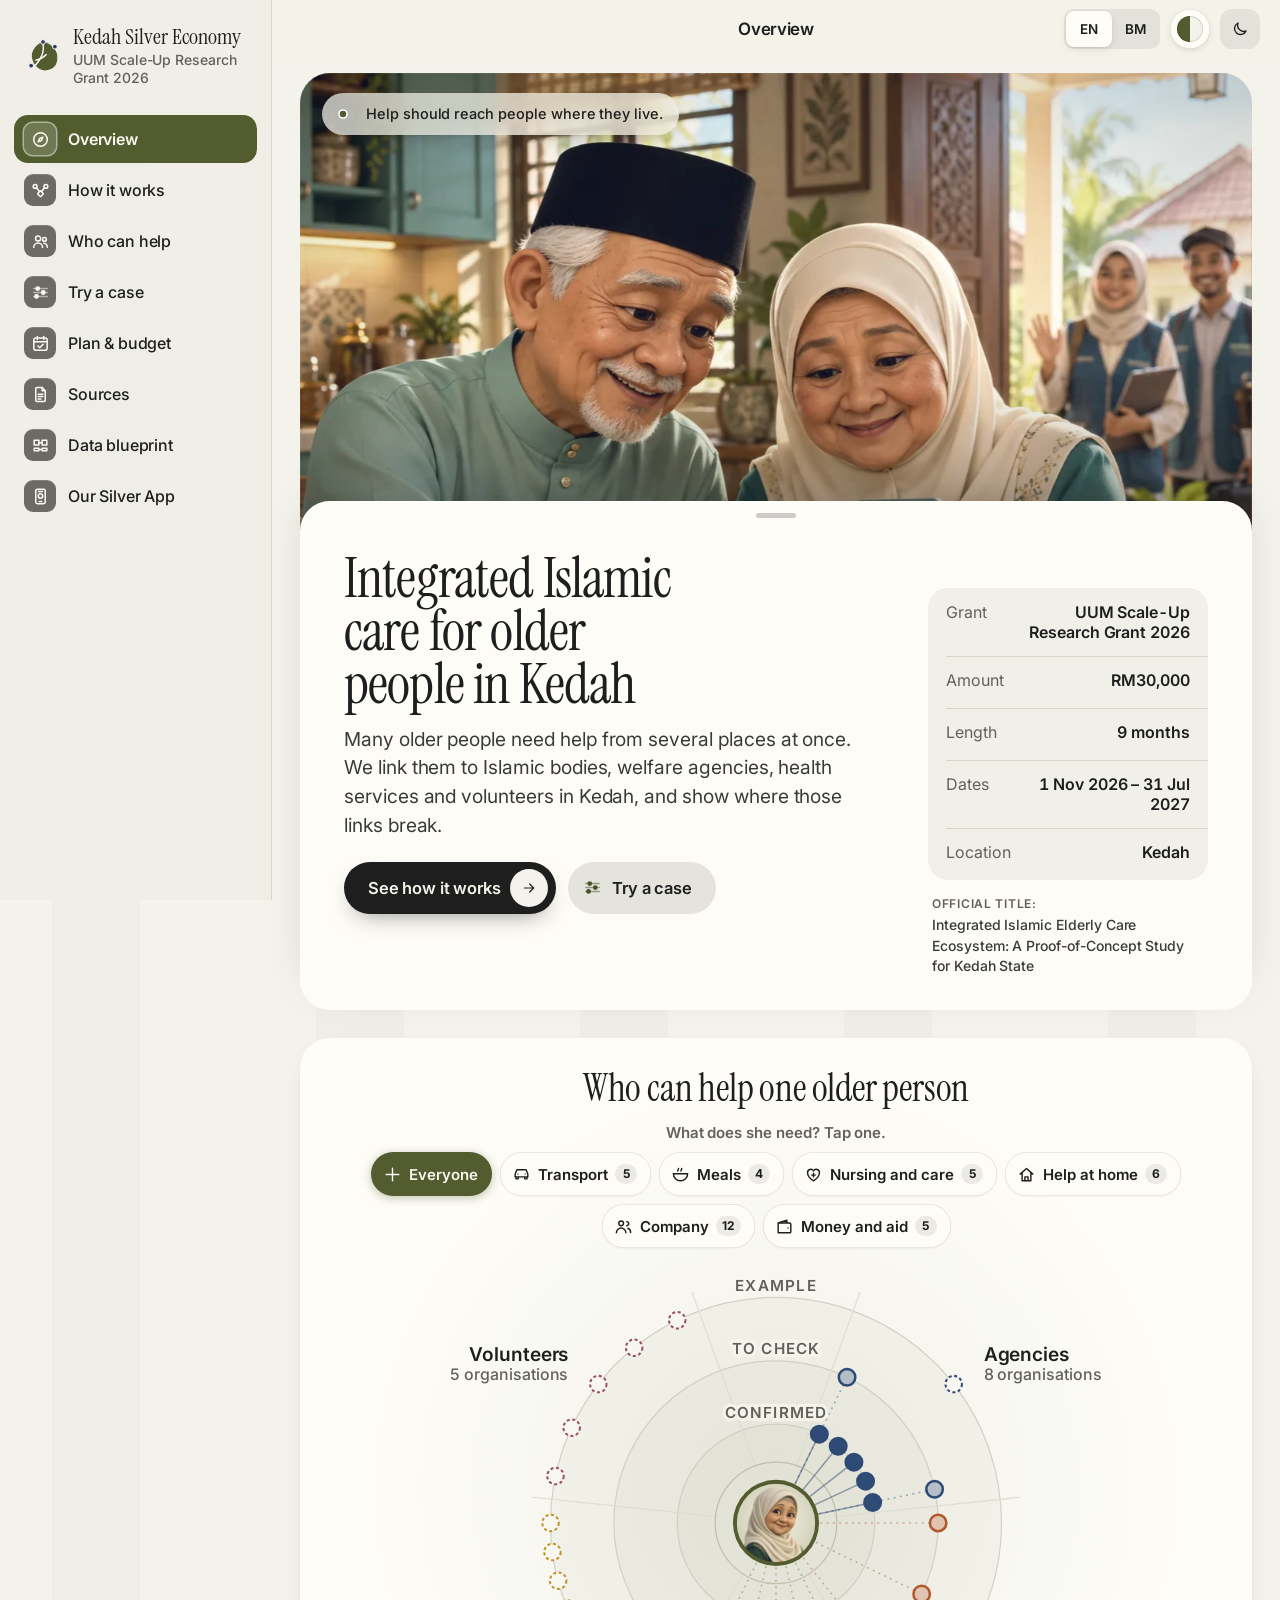
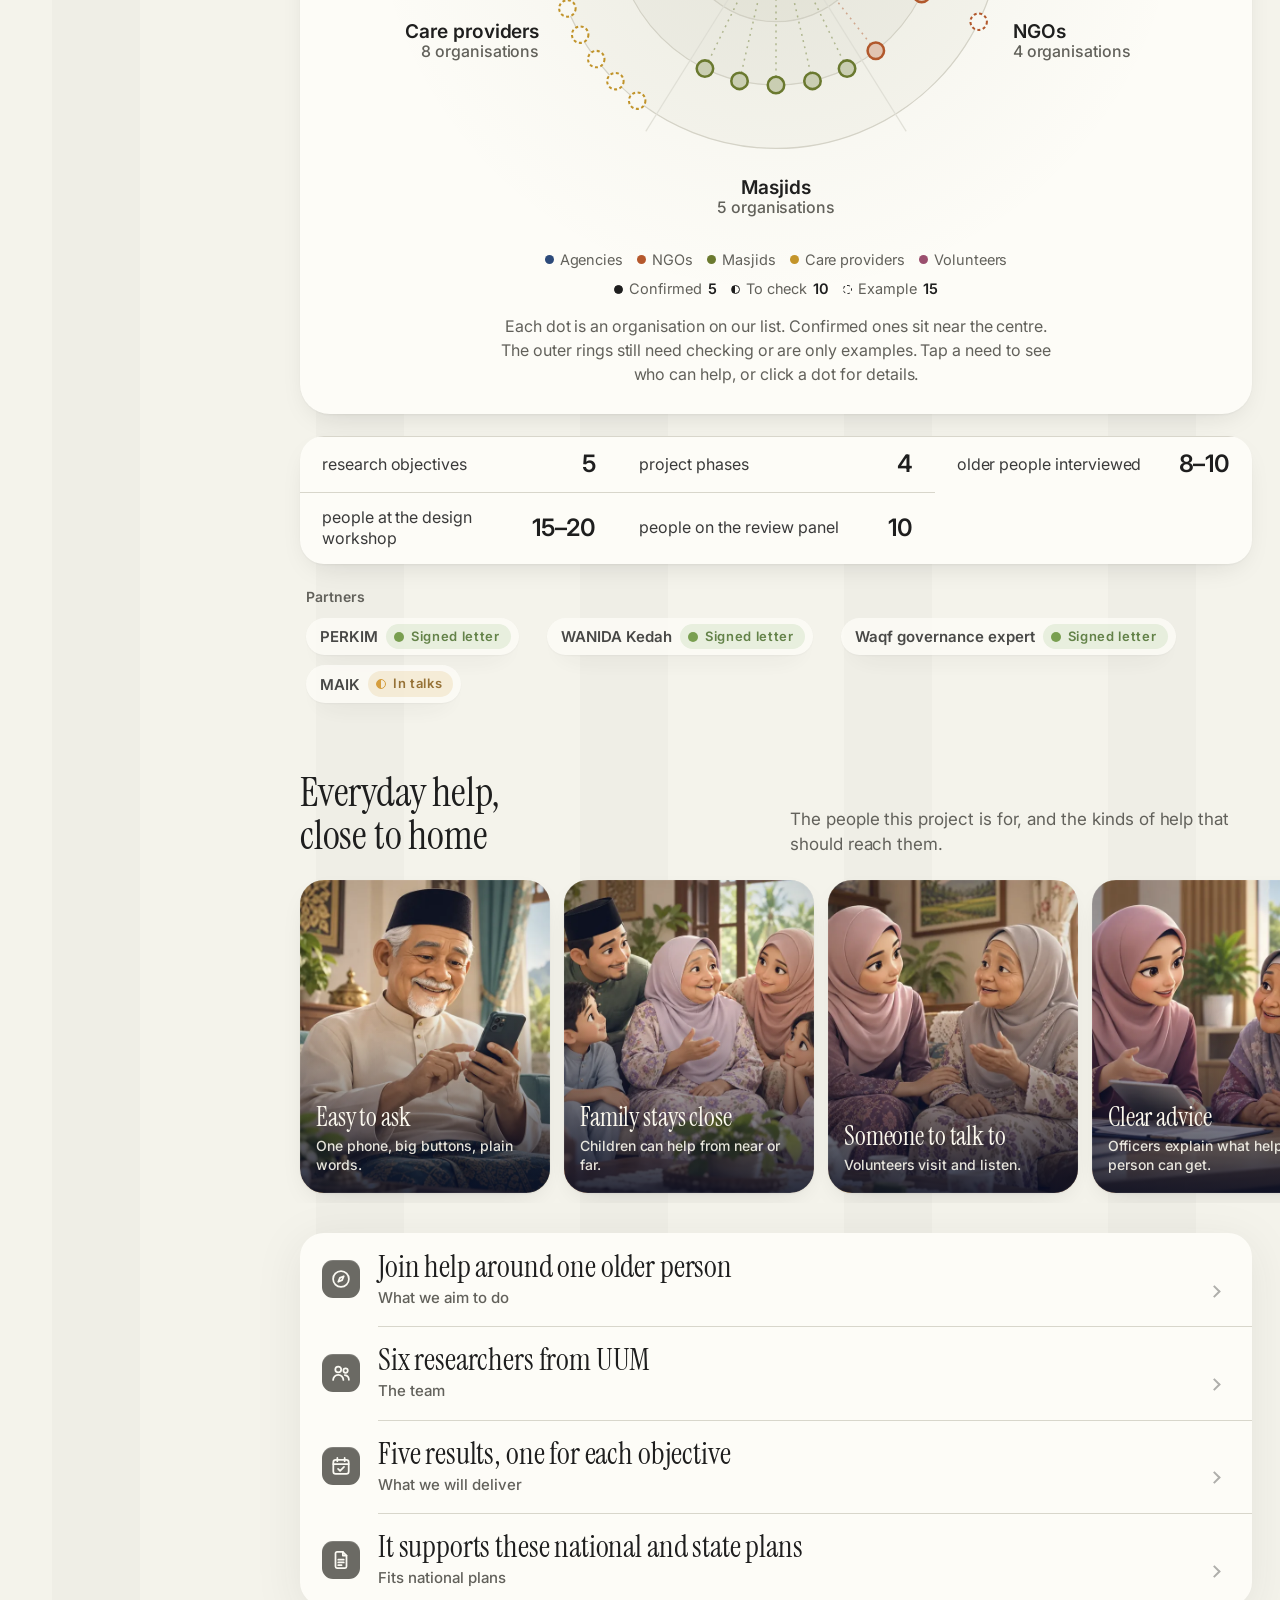
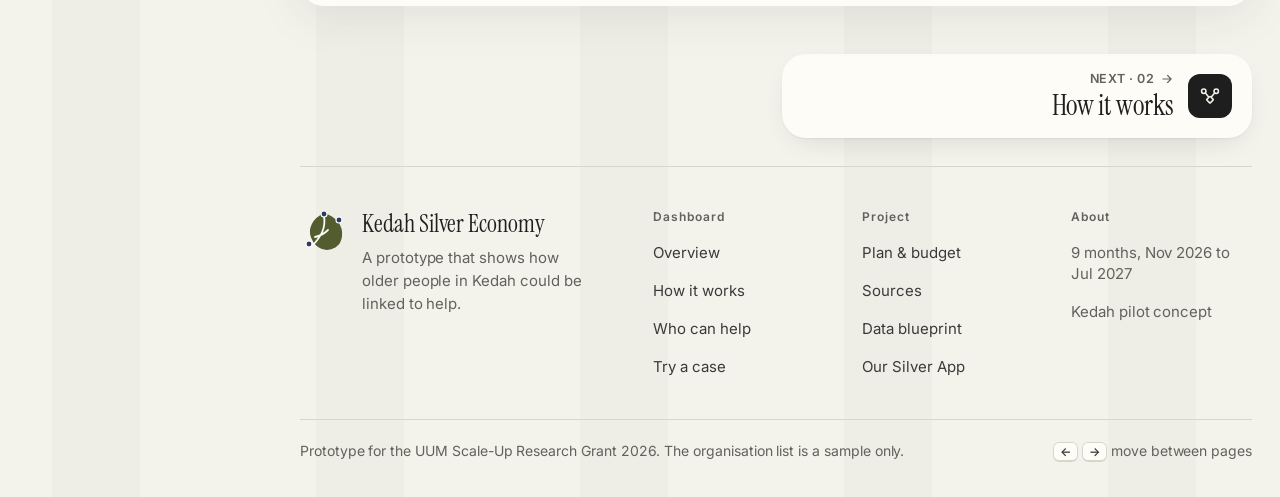
==== commit dbe765eb: "Try a case: giving path for sedekah, waqf and volunteering The first screen now asks whether the old" ====
--- a/index.html
+++ b/index.html
@@ -11,7 +11,7 @@
 <link rel="preconnect" href="https://fonts.gstatic.com" crossorigin>
 <link rel="stylesheet" href="https://fonts.googleapis.com/css2?family=Instrument+Serif:ital@0;1&family=Inter:opsz,wght@14..32,400..700&display=swap">
 <link rel="stylesheet" href="assets/css/kse.css?v=20261005a"><link rel="stylesheet" href="assets/css/kse-ios.css?v=20261005a"><link rel="stylesheet" href="assets/css/kse-themes.css?v=20261004c">
-<script src="assets/js/kse-data.js?v=20261004e"></script>
+<script src="assets/js/kse-data.js?v=20261006a"></script>
 </head>
 <body data-page="overview">
 <script src="assets/js/kse-shell.js?v=20261004c"></script>
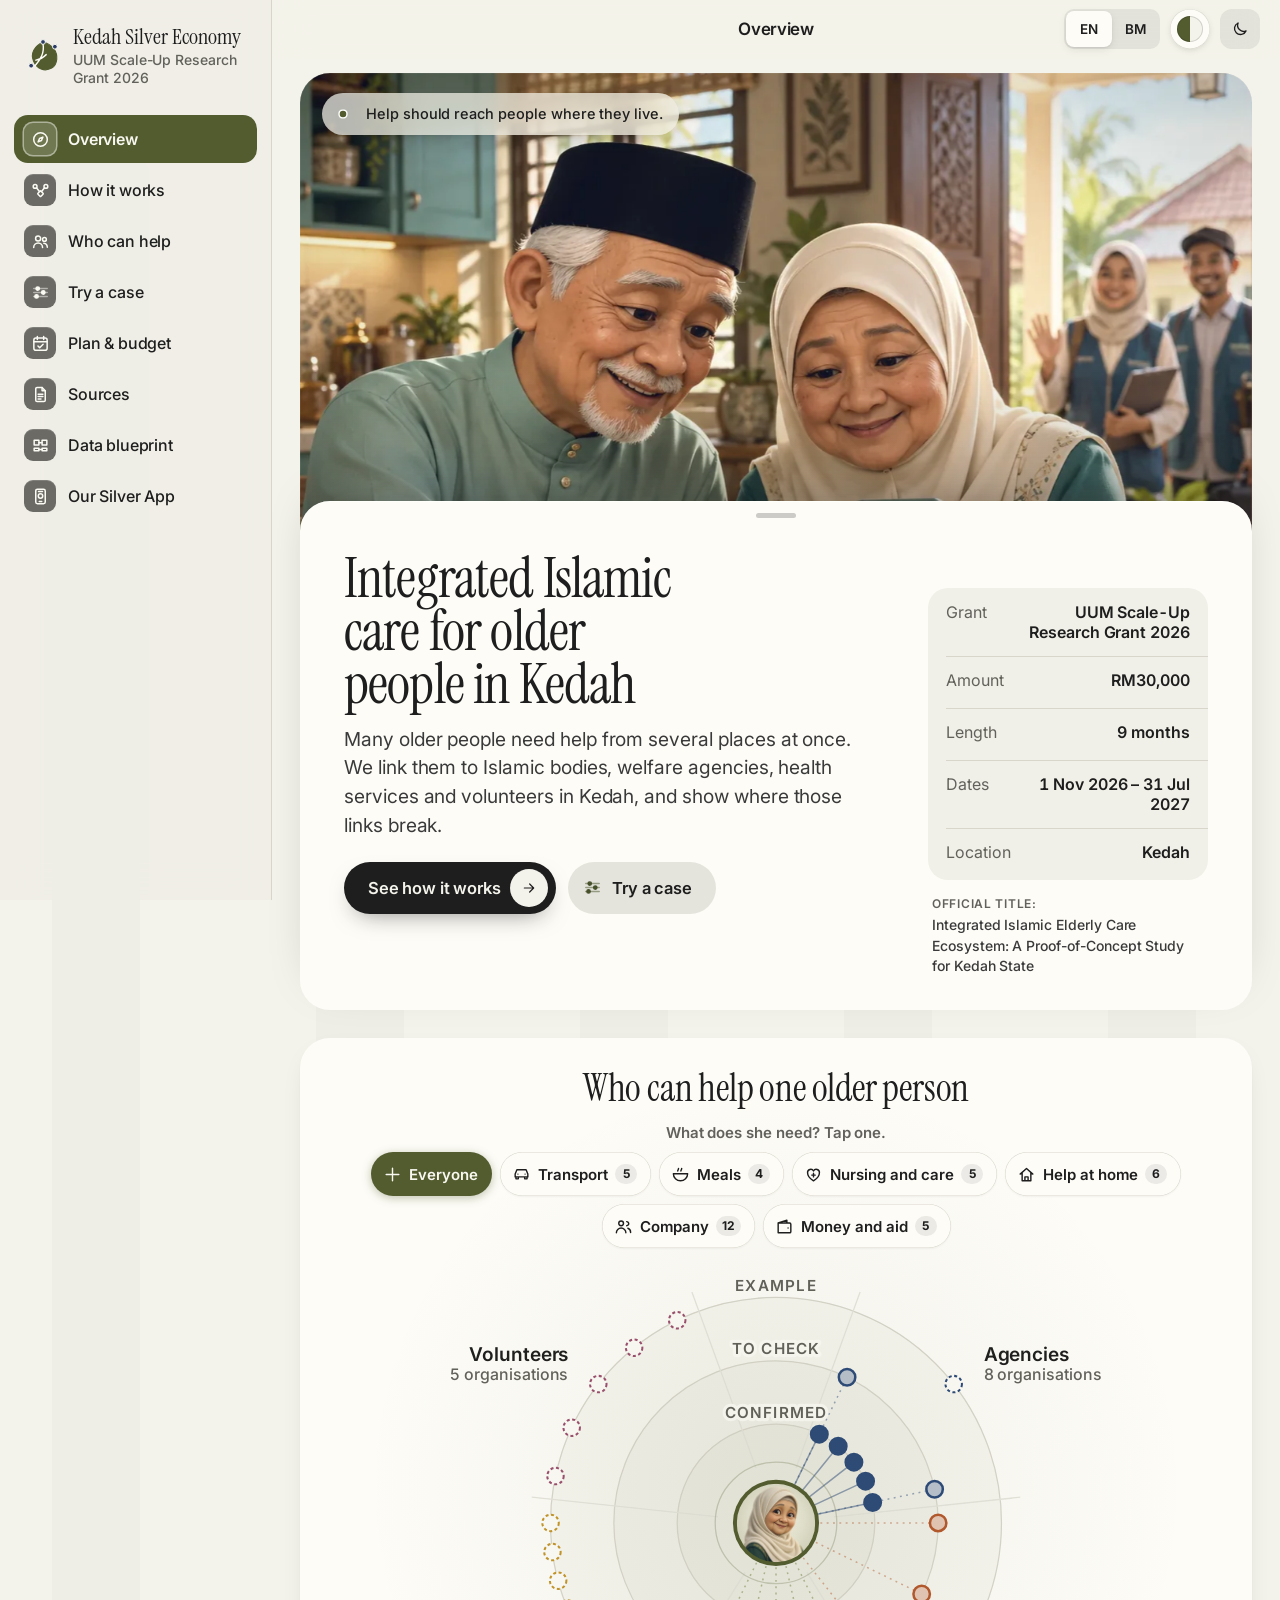
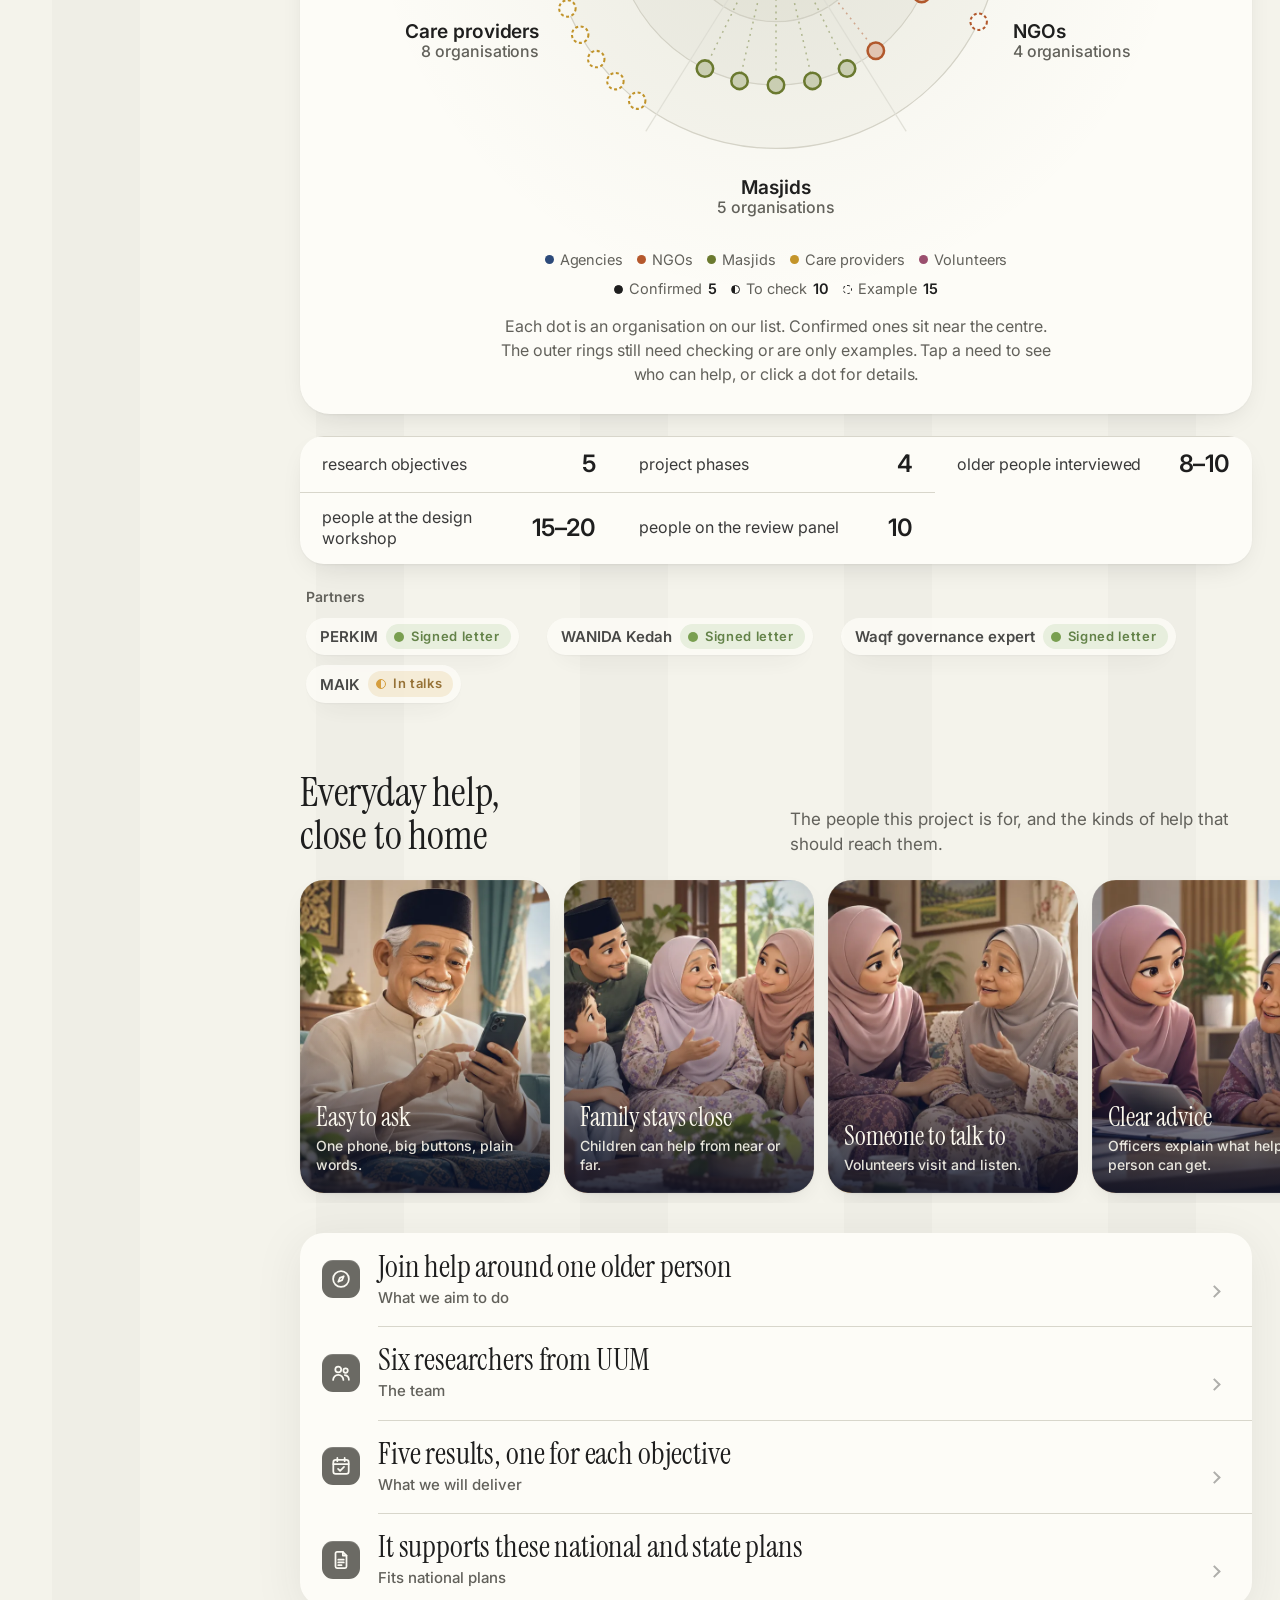
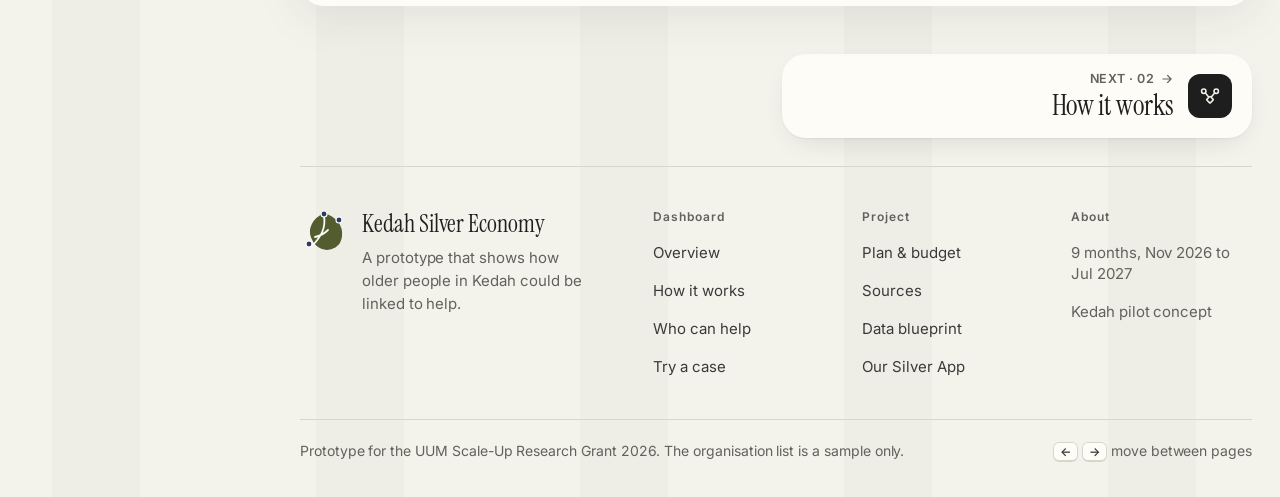
==== commit 6f8515a9: "Giving: real Kedah volunteer places and a Silver App giving branch Volunteers now go to the JKM volu" ====
--- a/index.html
+++ b/index.html
@@ -10,8 +10,8 @@
 <link rel="preconnect" href="https://fonts.googleapis.com">
 <link rel="preconnect" href="https://fonts.gstatic.com" crossorigin>
 <link rel="stylesheet" href="https://fonts.googleapis.com/css2?family=Instrument+Serif:ital@0;1&family=Inter:opsz,wght@14..32,400..700&display=swap">
-<link rel="stylesheet" href="assets/css/kse.css?v=20261005a"><link rel="stylesheet" href="assets/css/kse-ios.css?v=20261005a"><link rel="stylesheet" href="assets/css/kse-themes.css?v=20261004c">
-<script src="assets/js/kse-data.js?v=20261006a"></script>
+<link rel="stylesheet" href="assets/css/kse.css?v=20261005a"><link rel="stylesheet" href="assets/css/kse-ios.css?v=20261007a"><link rel="stylesheet" href="assets/css/kse-themes.css?v=20261004c">
+<script src="assets/js/kse-data.js?v=20261007a"></script>
 </head>
 <body data-page="overview">
 <script src="assets/js/kse-shell.js?v=20261004c"></script>
@@ -152,7 +152,7 @@
 </main>
 
 <script src="assets/vendor/lottie_light.min.js"></script><script src="assets/js/kse-lottie.js?v=20261004c"></script><script src="assets/js/kse-viz.js?v=20261004e"></script>
-<script src="assets/js/kse-pages.js?v=20261004e"></script>
+<script src="assets/js/kse-pages.js?v=20261007a"></script>
 </body>
 </html>
 
--- a/assets/css/kse-ios.css
+++ b/assets/css/kse-ios.css
@@ -1137,3 +1137,12 @@
 .need-cta:hover{color:var(--on-paddy);transform:translateY(-1px)}
 .need-cta:active{transform:scale(.97)}
 @media (max-width:520px){.need-list a{grid-template-columns:auto 1fr}.need-list .pill{grid-column:2;justify-self:start}}
+
+/* ---------- Silver App mock: the giving screens (Sujood-style digital tabung) ---------- */
+.mock-screen .mock-small{margin:4px 0 10px;font-size:14px;line-height:1.45;color:var(--ink-2)}
+.mock-screen[data-flow="give"] .mock-primary,.mock-screen[data-flow="give"] .mock-secondary{display:flex;align-items:center;justify-content:center;gap:8px;margin-top:12px}
+.mock-screen[data-flow="give"] .mock-pills{margin:6px 0}
+.mock-screen[data-flow="give"] .mock-note{margin:12px 0 0;font-size:13px;line-height:1.4}
+.mock-screen[data-flow="give"] .mock-kicker+.mock-timeline{margin-top:4px}
+.mock-screen[data-flow="give"] p.mock-kicker:not(:first-child){margin:16px 0 6px;text-align:left;letter-spacing:0;text-transform:none}
+.mock-give{margin-top:10px}
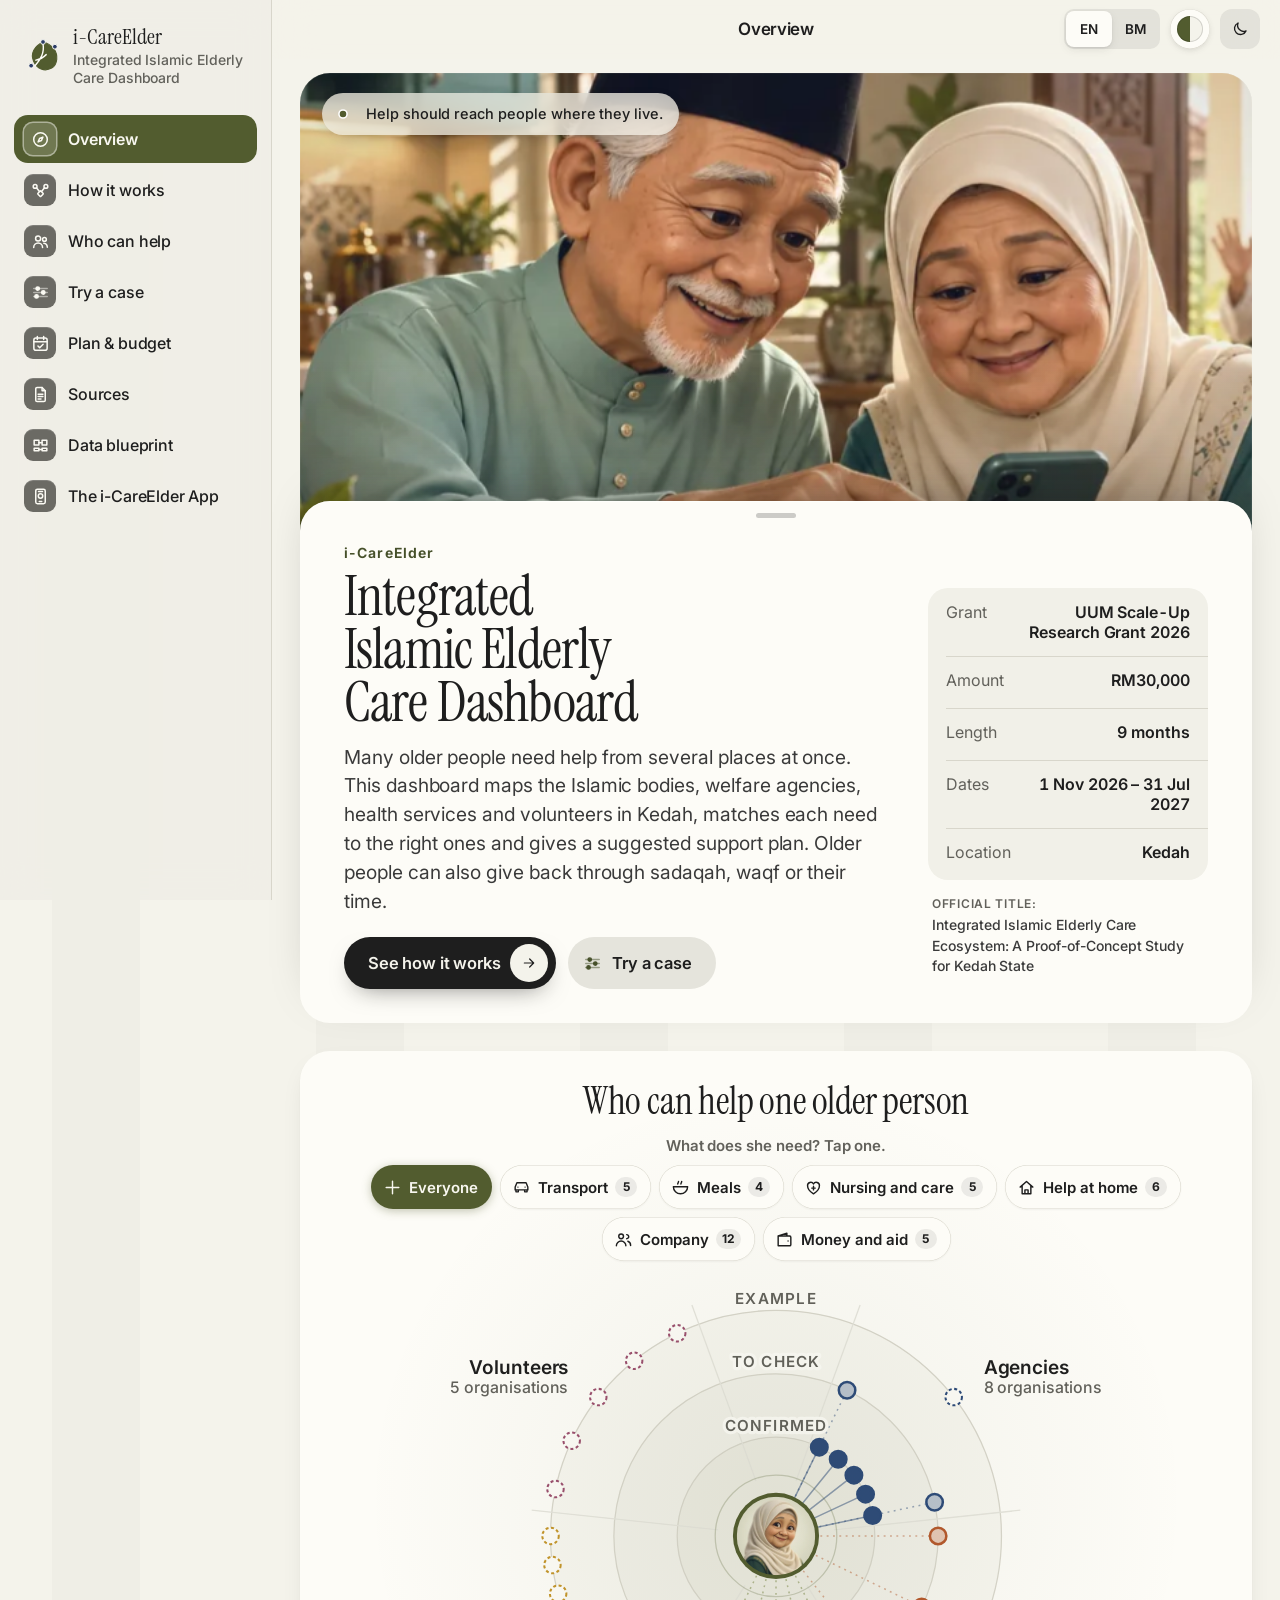
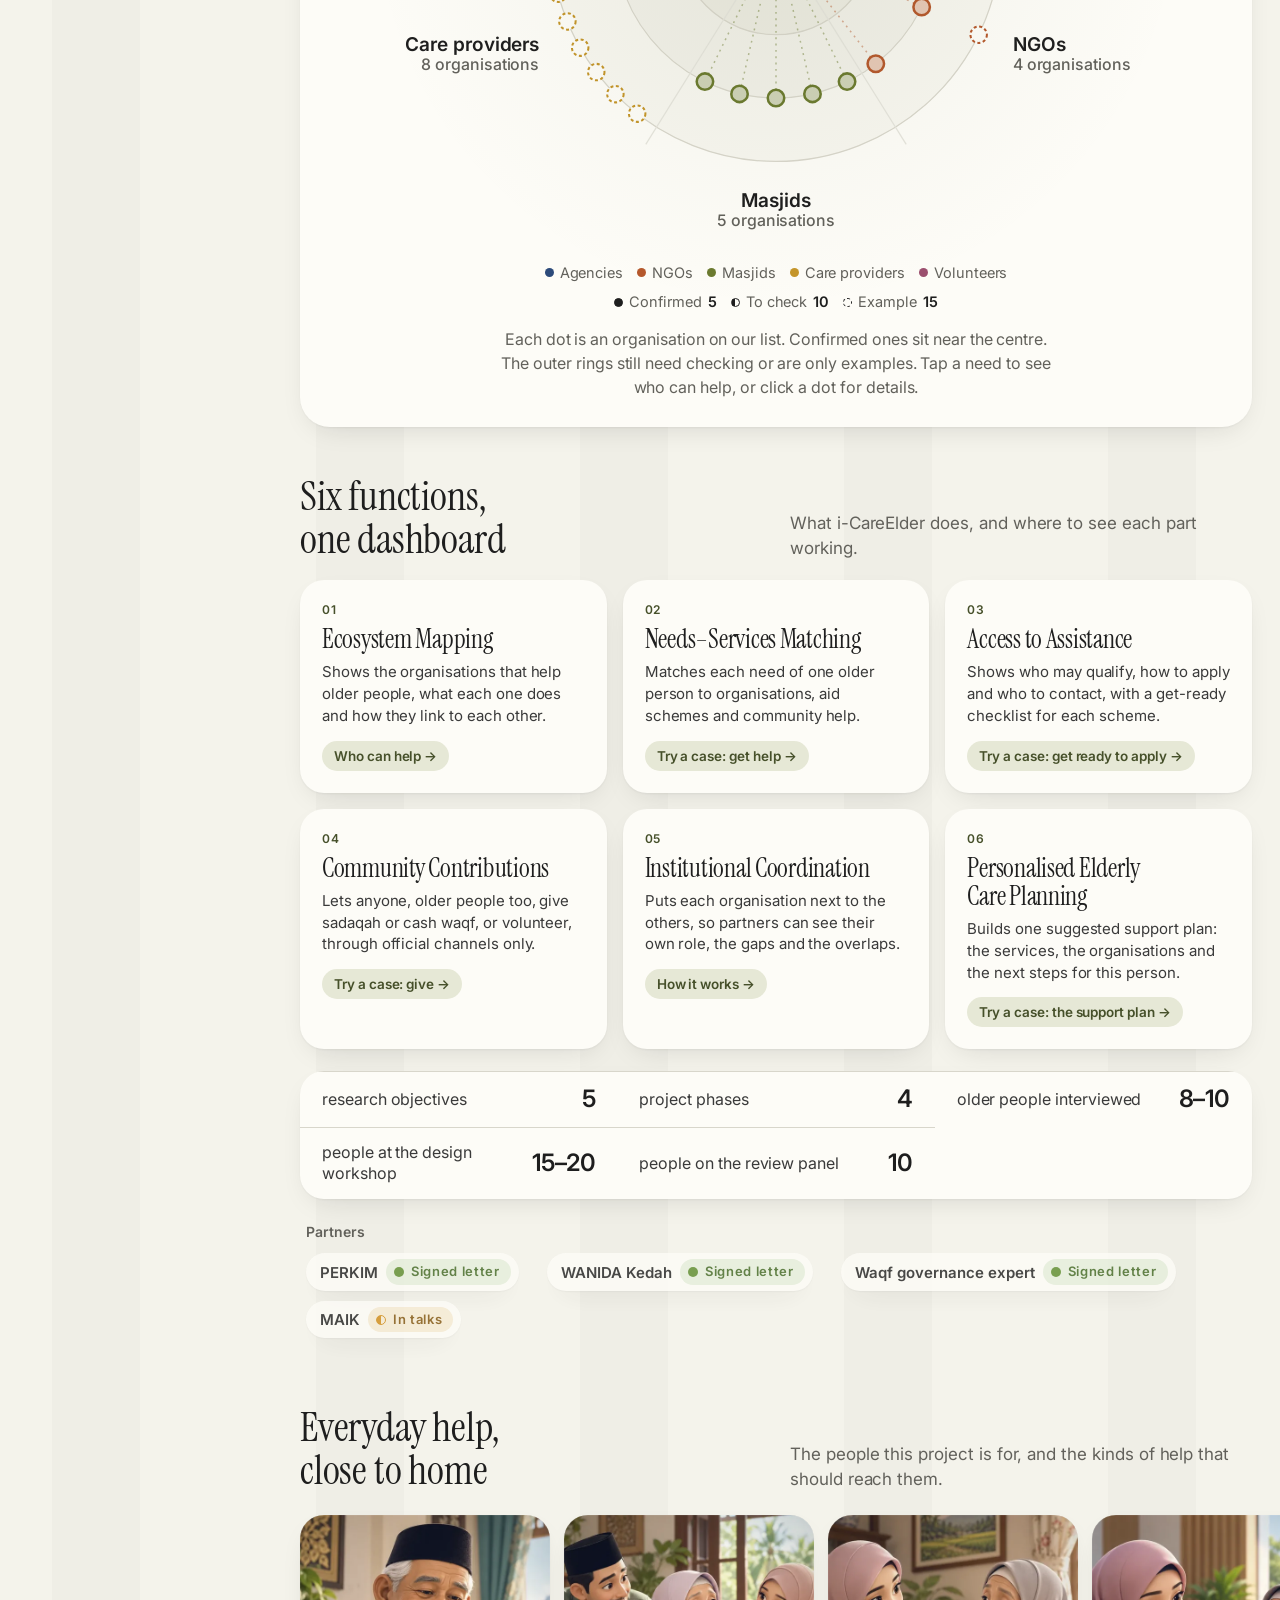
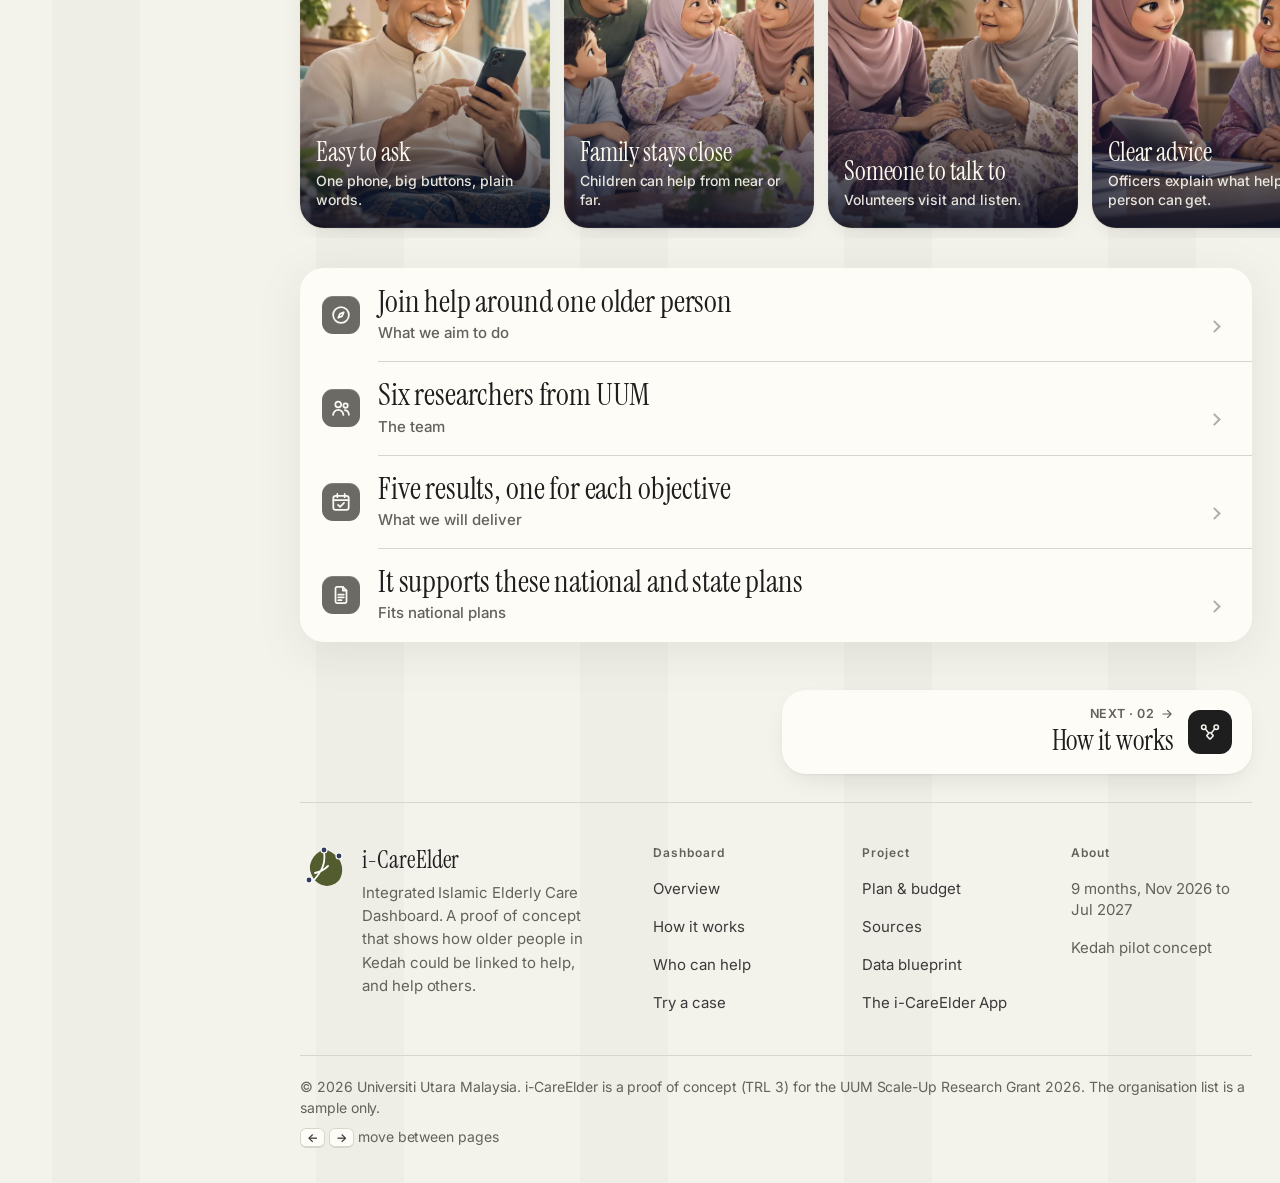
==== commit 98266f97: "Rename to i-CareElder, the same title as the ICC copy The UUM IP application (18 Oct 2026) names the" ====
--- a/index.html
+++ b/index.html
@@ -4,7 +4,7 @@
 <meta charset="utf-8">
 <meta name="viewport" content="width=device-width,initial-scale=1,viewport-fit=cover">
 <link rel="icon" href="assets/art/songket-crest.svg" type="image/svg+xml">
-<title>Kedah Silver Economy</title>
+<title>i-CareElder: Integrated Islamic Elderly Care Dashboard</title>
 <meta name="description" content="Integrated Islamic care for older people in Kedah. UUM Scale-Up Research Grant 2026.">
 <script>try{var lk=localStorage.getItem('kse-look')||localStorage.getItem('kse-tc-theme');if(lk&&lk!=='padi')document.documentElement.setAttribute('data-look',lk)}catch(e){}try{var t=localStorage.getItem('kse-theme');if(t==='dark'||t==='light')document.documentElement.setAttribute('data-theme',t)}catch(e){}(function(){var P=['index','ecosystem','network','scenario','roadmap','evidence','data','app'],f=(location.pathname.split('/').pop()||'index.html').replace(/\.html$/,''),i=P.indexOf(f),d=document.documentElement;if(i<0)i=0;function go(){try{var p=parseInt(sessionStorage.getItem('kse-idx'),10);d.setAttribute('data-dir',!isNaN(p)&&i<p?'back':'forward');sessionStorage.setItem('kse-idx',i)}catch(e){}}if(document.prerendering)document.addEventListener('prerenderingchange',go,{once:true});else go()})()</script>
 <link rel="preconnect" href="https://fonts.googleapis.com">
@@ -25,8 +25,9 @@
     <div class="hero-sheet">
       <span class="grabber" aria-hidden="true"></span>
       <div class="hero-copy">
-        <h1 data-i18n="title">Integrated Islamic care for older people in Kedah</h1>
-        <p class="lede" data-i18n="lede">Many older people need help from several places at once. We link them to Islamic bodies, welfare agencies, health services and volunteers in Kedah, and show where those links break.</p>
+        <p class="hero-kicker">i-CareElder</p>
+        <h1 data-i18n="title">Integrated Islamic Elderly Care Dashboard</h1>
+        <p class="lede" data-i18n="lede">Many older people need help from several places at once. This dashboard maps the Islamic bodies, welfare agencies, health services and volunteers in Kedah, matches each need to the right ones and gives a suggested support plan. Older people can also give back through sadaqah, waqf or their time.</p>
         <div class="actions">
           <a class="btn btn-gold" href="ecosystem.html"><span data-i18n="ctaWalk">See how it works</span><span class="btn-ic"><svg viewBox="0 0 24 24" aria-hidden="true"><path d="M5 12h13M13 6l6 6-6 6"/></svg></span></a>
           <a class="btn btn-ghost" href="scenario.html"><span class="btn-ai" data-icon="scenario"></span><span data-i18n="ctaScenario">Try a case</span></a>
@@ -54,6 +55,21 @@
       <div class="cons-legend" id="consLegend"></div>
       <figcaption data-i18n="consCap">Each dot is an organisation on our list. Confirmed ones sit near the centre. The outer rings still need checking or are only examples. Tap a need to see who can help, or click a dot for details.</figcaption>
     </figure>
+  </section>
+
+  <section class="wrap people-shelf fn-shelf" aria-labelledby="fnTitle">
+    <div class="shelf-head">
+      <h2 id="fnTitle" data-i18n="fnTitle">Six functions, one dashboard</h2>
+      <p data-i18n="fnSub">What i-CareElder does, and where to see each part working.</p>
+    </div>
+    <div class="data-grid">
+      <article class="card data-card fn-card"><span class="data-no">01</span><h3 data-i18n="fn1t">Ecosystem Mapping</h3><p data-i18n="fn1b">Shows the organisations that help older people, what each one does and how they link to each other.</p><a class="fn-go" href="network.html"><span data-i18n="fn1w">Who can help</span> <span aria-hidden="true">→</span></a></article>
+      <article class="card data-card fn-card"><span class="data-no">02</span><h3 data-i18n="fn2t">Needs–Services Matching</h3><p data-i18n="fn2b">Matches each need of one older person to organisations, aid schemes and community help.</p><a class="fn-go" href="scenario.html"><span data-i18n="fn2w">Try a case: get help</span> <span aria-hidden="true">→</span></a></article>
+      <article class="card data-card fn-card"><span class="data-no">03</span><h3 data-i18n="fn3t">Access to Assistance</h3><p data-i18n="fn3b">Shows who may qualify, how to apply and who to contact, with a get-ready checklist for each scheme.</p><a class="fn-go" href="scenario.html"><span data-i18n="fn3w">Try a case: get ready to apply</span> <span aria-hidden="true">→</span></a></article>
+      <article class="card data-card fn-card"><span class="data-no">04</span><h3 data-i18n="fn4t">Community Contributions</h3><p data-i18n="fn4b">Lets anyone, older people too, give sadaqah or cash waqf, or volunteer, through official channels only.</p><a class="fn-go" href="scenario.html"><span data-i18n="fn4w">Try a case: give</span> <span aria-hidden="true">→</span></a></article>
+      <article class="card data-card fn-card"><span class="data-no">05</span><h3 data-i18n="fn5t">Institutional Coordination</h3><p data-i18n="fn5b">Puts each organisation next to the others, so partners can see their own role, the gaps and the overlaps.</p><a class="fn-go" href="ecosystem.html"><span data-i18n="fn5w">How it works</span> <span aria-hidden="true">→</span></a></article>
+      <article class="card data-card fn-card"><span class="data-no">06</span><h3 data-i18n="fn6t">Personalised Elderly Care Planning</h3><p data-i18n="fn6b">Builds one suggested support plan: the services, the organisations and the next steps for this person.</p><a class="fn-go" href="scenario.html"><span data-i18n="fn6w">Try a case: the support plan</span> <span aria-hidden="true">→</span></a></article>
+    </div>
   </section>
 
   <div class="wrap">
@@ -116,7 +132,7 @@
       <details class="home-drawer">
             <summary><span><b class="tile" data-icon="network"></b><span data-i18n="teamEyebrow">The team</span></span><strong role="heading" aria-level="2" data-i18n="teamTitle">Six researchers from UUM</strong><i class="drawer-toggle" aria-hidden="true"><b></b></i></summary>
             <div class="drawer-body"><div class="shead">
-                            <p data-i18n="teamSub">From UUM's School of Economics, Finance and Banking (SEFB). We have studied ageing in Malaysia for over ten years.</p>
+                            <p data-i18n="teamSub">From Universiti Utara Malaysia: the College of Business, the College of Law, Government and International Studies, and the Department of Student Affairs. We have studied ageing in Malaysia for over ten years.</p>
             </div>
             <ul class="people" id="team"></ul>
             <h3 class="track-head" data-i18n="trackTitle">We build on four earlier studies. Three of them covered 2,966 people in total.</h3>
--- a/assets/css/kse.css
+++ b/assets/css/kse.css
@@ -1,5 +1,5 @@
 /* ==========================================================================
-   Kedah Silver Economy: design system
+   i-CareElder: design system
    Tokens (light / dark / explicit data-theme), shell, components, pages, print.
    ========================================================================== */
 
--- a/assets/css/kse-ios.css
+++ b/assets/css/kse-ios.css
@@ -1,5 +1,5 @@
 /* ==========================================================================
-   Kedah Silver Economy: the Claude iOS version
+   i-CareElder: the Claude iOS version
    Loaded after kse.css, which keeps the layout mechanics of every component.
    This file replaces the whole visual world: an iPhone and iPad app built
    around one older person (Find My grammar), dressed in a warm milk ground,
@@ -693,7 +693,7 @@
 .data-card code{border-radius:10px;background:var(--surface-2);color:var(--ink-2);font:500 12.5px/1.5 ui-monospace,"SF Mono",Menlo,Consolas,monospace}
 .data-card small{font-size:13px}
 
-/* ---------- Our Silver App: the phone is an iPhone ---------- */
+/* ---------- The i-CareElder App: the phone is an iPhone ---------- */
 .app-intro{border-bottom:.5px solid var(--line)}
 .app-intro h2{font:400 clamp(34px,3.6vw,48px)/1.02 var(--display)}
 .app-intro p:not(.label){font-size:17px}
@@ -903,7 +903,7 @@
 .person .avatar.avatar-4{background-image:url('../img/avatar-sharima.webp')!important}
 .person .avatar.avatar-5{background-image:url('../img/avatar-mukhriz-izraf.webp')!important}
 .person.lead .avatar{box-shadow:0 0 0 3px var(--paddy),0 4px 12px -4px rgba(0,0,0,.25)}
-/* Our Silver App: the help one tap could bring */
+/* The i-CareElder App: the help one tap could bring */
 .help-strip{overflow:visible}
 .help-scenes{display:grid;grid-template-columns:repeat(6,minmax(0,1fr));gap:14px;margin:0;padding:20px 24px 24px;list-style:none}
 .help-scenes li{display:grid;gap:9px;align-content:start}
@@ -1042,7 +1042,7 @@
 body[data-page="network"] .data-table th:nth-child(5){width:18%}
 @media (max-width:1240px){body[data-page="network"] .net{grid-template-columns:1fr}}
 
-/* Our Silver App mock: the tick box is drawn, so it follows the choice */
+/* The i-CareElder App mock: the tick box is drawn, so it follows the choice */
 .mock-choices button{display:flex;align-items:center;gap:12px;padding:0 16px;text-align:left}
 .mock-choices button::before{content:"";flex:none;width:20px;height:20px;border-radius:6px;box-shadow:inset 0 0 0 2px color-mix(in srgb,var(--ink) 35%,transparent)}
 .mock-choices button.is-selected::before{background:var(--paddy) url("data:image/svg+xml,%3Csvg xmlns='http://www.w3.org/2000/svg' viewBox='0 0 20 20'%3E%3Cpath d='M5 10.5l3.2 3.2L15 7' fill='none' stroke='%23fff' stroke-width='2.4' stroke-linecap='round' stroke-linejoin='round'/%3E%3C/svg%3E") center/100% no-repeat;box-shadow:none}
@@ -1053,7 +1053,7 @@
   .title-tucked .nav-title{transform:none}
 }
 
-/* ---------- Our Silver App mock: the Try a case flow on a phone ---------- */
+/* ---------- The i-CareElder App mock: the Try a case flow on a phone ---------- */
 .mock-ic{width:20px;height:20px;flex:none;fill:none;stroke:currentColor;stroke-width:1.8;stroke-linecap:round;stroke-linejoin:round}
 .mock-choices.mock-grid{display:grid;grid-template-columns:1fr 1fr;gap:8px}
 .mock-choices.mock-grid button{flex-direction:column;align-items:flex-start;justify-content:center;gap:6px;min-height:64px;padding:10px 12px}
@@ -1138,7 +1138,7 @@
 .need-cta:active{transform:scale(.97)}
 @media (max-width:520px){.need-list a{grid-template-columns:auto 1fr}.need-list .pill{grid-column:2;justify-self:start}}
 
-/* ---------- Silver App mock: the giving screens (Sujood-style digital tabung) ---------- */
+/* ---------- i-CareElder App mock: the giving screens (Sujood-style digital tabung) ---------- */
 .mock-screen .mock-small{margin:4px 0 10px;font-size:14px;line-height:1.45;color:var(--ink-2)}
 .mock-screen[data-flow="give"] .mock-primary,.mock-screen[data-flow="give"] .mock-secondary{display:flex;align-items:center;justify-content:center;gap:8px;margin-top:12px}
 .mock-screen[data-flow="give"] .mock-pills{margin:6px 0}
@@ -1146,3 +1146,11 @@
 .mock-screen[data-flow="give"] .mock-kicker+.mock-timeline{margin-top:4px}
 .mock-screen[data-flow="give"] p.mock-kicker:not(:first-child){margin:16px 0 6px;text-align:left;letter-spacing:0;text-transform:none}
 .mock-give{margin-top:10px}
+
+/* Overview: the name above the hero title, and the six-function cards */
+.hero-kicker{margin:0 0 10px;font:650 14px/1 var(--ui);letter-spacing:.08em;color:var(--paddy-ink)}
+.fn-shelf{margin-top:48px}
+.fn-card{min-height:0}
+.fn-go{align-self:end;justify-self:start;margin-top:6px;padding:7px 12px;border-radius:999px;background:var(--paddy-soft);color:var(--paddy-ink);font:600 13.5px/1.2 var(--ui);text-decoration:none}
+.fn-go:hover{background:color-mix(in srgb,var(--paddy) 22%,var(--surface))}
+.fn-go:focus-visible{outline:3px solid var(--paddy);outline-offset:2px}
